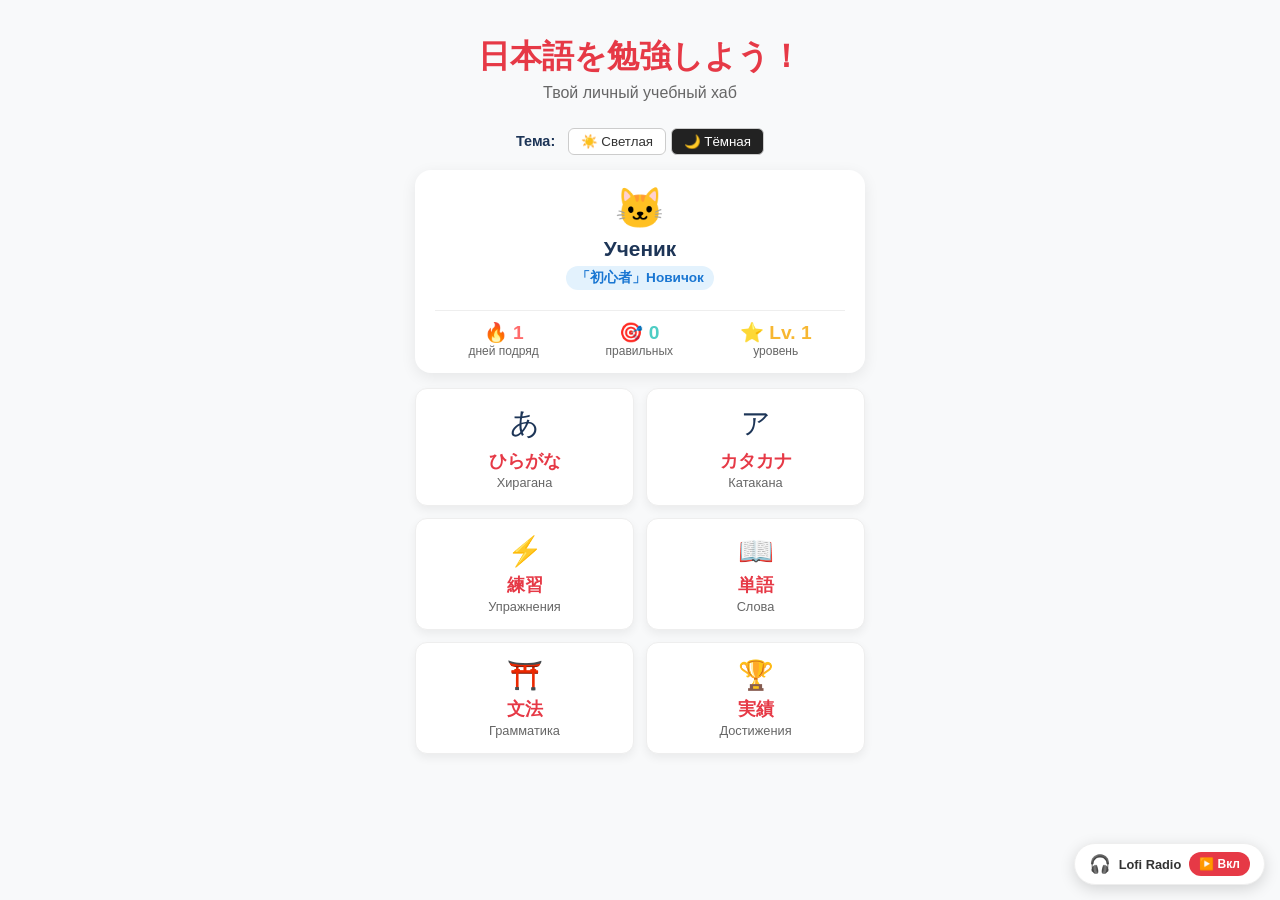
==== index.html @ 98e77ab4 "Add files via upload" ====
<!DOCTYPE html>
<html lang="ru">

<head>
    <meta charset="UTF-8">
    <meta name="viewport" content="width=device-width, initial-scale=1.0">
    <title>Учим японский язык — 日本語</title>
    <link rel="stylesheet" href="style.css">
    <style>
        .menu-grid {
            display: grid;
            grid-template-columns: repeat(2, 1fr);
            gap: 12px;
            max-width: 450px;
            width: 100%;
            margin: 0 auto 90px auto; /* Запас снизу под плеер */
            padding: 0 10px;
        }

        .menu-card {
            background: white;
            border-radius: 12px;
            padding: 15px 10px;
            text-align: center;
            box-shadow: 0 4px 10px rgba(0,0,0,0.06);
            transition: transform 0.2s, box-shadow 0.2s;
            text-decoration: none;
            color: inherit;
            display: flex;
            flex-direction: column;
            align-items: center;
            justify-content: center;
            border: 1px solid #eee;
        }

        .menu-card:hover {
            transform: translateY(-3px);
            box-shadow: 0 6px 15px rgba(0,0,0,0.12);
        }

        .menu-card-icon {
            font-size: 1.8rem;
            margin-bottom: 5px;
        }

        .menu-card-title {
            font-size: 1.1rem;
            font-weight: bold;
            color: #e63946;
            margin: 0;
        }

        .menu-card-sub {
            font-size: 0.8rem;
            color: #666;
            margin-top: 2px;
        }

        /* Адаптив под тёмную тему */
        body.theme-dark .menu-card {
            background-color: #28293d !important;
            border-color: #3d3e5a !important;
            color: #fff !important;
        }

        body.theme-dark .menu-card-title {
            color: #ff758f !important;
        }

        body.theme-dark .menu-card-sub {
            color: #aaa !important;
        }
    </style>
</head>

<body>

    <h1 style="margin-top: 15px; margin-bottom: 5px;">日本語を勉強しよう！</h1>
    <p style="margin-top: 0; color: #666;">Твой личный учебный хаб</p>

    <!-- Переключатель тем -->
    <div style="text-align: center; margin-top: 10px;">
        <span style="font-size: 0.9rem; font-weight: bold; margin-right: 8px;">Тема:</span>
        <button onclick="setTheme('theme-light')" style="padding: 5px 12px; border-radius: 6px; border: 1px solid #ccc; cursor: pointer; background: #fff; color: #333;">☀️ Светлая</button>
        <button onclick="setTheme('theme-dark')" style="padding: 5px 12px; border-radius: 6px; border: 1px solid #ccc; cursor: pointer; background: #222; color: white;">🌙 Тёмная</button>
    </div>

    <!-- Карточка профиля и статистика -->
    <div class="user-card" style="background: white; border-radius: 16px; padding: 15px 20px; max-width: 450px; width: 100%; margin: 15px auto; box-shadow: 0 4px 15px rgba(0,0,0,0.08); text-align: center; box-sizing: border-box;">
        <div style="font-size: 2.5rem; margin-bottom: 5px;">🐱</div>
        <h2 id="user-name" style="margin: 0 0 5px 0; font-size: 1.3rem;">Ученик</h2>
        <div id="user-rank" style="display: inline-block; background: #e3f2fd; color: #1976d2; padding: 3px 10px; border-radius: 20px; font-weight: bold; font-size: 0.85rem; margin-bottom: 10px;">
            「初心者」Новичок
        </div>

        <div style="display: flex; justify-content: space-around; margin-top: 10px; border-top: 1px solid #eee; padding-top: 10px;">
            <div>
                <div style="font-size: 1.2rem; font-weight: bold; color: #ff6b6b;" id="streak-days">🔥 0</div>
                <div style="font-size: 0.75rem; color: #666;">дней подряд</div>
            </div>
            <div>
                <div style="font-size: 1.2rem; font-weight: bold; color: #4ecdc4;" id="total-answers">🎯 0</div>
                <div style="font-size: 0.75rem; color: #666;">правильных</div>
            </div>
            <div>
                <div style="font-size: 1.2rem; font-weight: bold; color: #f7b731;" id="user-level">⭐ Lv. 1</div>
                <div style="font-size: 0.75rem; color: #666;">уровень</div>
            </div>
        </div>
    </div>

    <!-- Полное меню карточками (6 разделов) -->
    <div class="menu-grid">
        <a href="hiragana.html" class="menu-card">
            <div class="menu-card-icon">あ</div>
            <h3 class="menu-card-title">ひらがな</h3>
            <span class="menu-card-sub">Хирагана</span>
        </a>

        <a href="katakana.html" class="menu-card">
            <div class="menu-card-icon">ア</div>
            <h3 class="menu-card-title">カタカナ</h3>
            <span class="menu-card-sub">Катакана</span>
        </a>

        <a href="practice.html" class="menu-card">
            <div class="menu-card-icon">⚡</div>
            <h3 class="menu-card-title">練習</h3>
            <span class="menu-card-sub">Упражнения</span>
        </a>

        <a href="tango.html" class="menu-card">
            <div class="menu-card-icon">📖</div>
            <h3 class="menu-card-title">単語</h3>
            <span class="menu-card-sub">Слова</span>
        </a>

        <a href="bunpou.html" class="menu-card">
            <div class="menu-card-icon">⛩️</div>
            <h3 class="menu-card-title">文法</h3>
            <span class="menu-card-sub">Грамматика</span>
        </a>

        <a href="achievements.html" class="menu-card">
            <div class="menu-card-icon">🏆</div>
            <h3 class="menu-card-title">実績</h3>
            <span class="menu-card-sub">Достижения</span>
        </a>
    </div>

    <!-- Фоновый Lofi плеер -->
    <div id="lofi-player" style="position: fixed; bottom: 15px; right: 15px; background: white; padding: 8px 14px; border-radius: 30px; box-shadow: 0 4px 15px rgba(0,0,0,0.15); display: flex; align-items: center; gap: 8px; z-index: 1000; border: 1px solid #eee;">
        <span style="font-size: 1.1rem;">🎧</span>
        <span style="font-size: 0.8rem; font-weight: bold; color: #333;" id="lofi-title">Lofi Radio</span>
        <audio id="bg-audio" loop src="https://stream.zeno.fm/f3wvbbqmdg8uv"></audio>
        <button id="play-btn" onclick="toggleLofi()" style="background: #e63946; color: white; border: none; padding: 5px 10px; border-radius: 20px; cursor: pointer; font-size: 0.75rem; font-weight: bold;">
            ▶️ Вкл
        </button>
    </div>

    <script src="script.js"></script>
    <script>
        function toggleLofi() {
            const audio = document.getElementById('bg-audio');
            const btn = document.getElementById('play-btn');
            if (audio.paused) {
                audio.play();
                btn.textContent = '⏸️ Пауза';
                btn.style.background = '#2a9d8f';
            } else {
                audio.pause();
                btn.textContent = '▶️ Вкл';
                btn.style.background = '#e63946';
            }
        }
    </script>
</body>

</html>
---- style.css ----
/* --- БАЗОВЫЕ ПЕРЕМЕННЫЕ И СТИЛИ --- */
:root {
    --primary-color: #e63946;
    --bg-color: #f8f9fa;
    --text-color: #1d3557;
    --card-bg: #ffffff;
    --border-color: #eee;
    --formula-bg: #eef7ff;
    --formula-border: #1d3557;
}

body {
    font-family: 'Segoe UI', Tahoma, Geneva, Verdana, sans-serif;
    background-color: var(--bg-color);
    color: var(--text-color);
    margin: 0;
    padding: 20px;
    display: flex;
    flex-direction: column;
    align-items: center;
    transition: background-color 0.3s, color 0.3s;
}

/* Кнопка "Назад" */
.back-button {
    align-self: flex-start;
    background: #6c757d;
    color: white;
    border: none;
    padding: 8px 15px;
    border-radius: 8px;
    cursor: pointer;
    margin-bottom: 15px;
}

h1 { color: var(--primary-color); }

/* --- 🌙 ТЁМНАЯ ТЕМА (ЕДИНЫЙ СТАНДАРТ) --- */
body.theme-dark {
    --bg-color: #12121c;
    --text-color: #f0f0f0;
    --card-bg: #1e1e2d;
    --border-color: #2a2a3d;
    --formula-bg: #2a2d42;
    --formula-border: #e63946;
}

/* Применение темы ко всем блокам, тестам, карточкам и аккордеонам */
body.theme-dark .user-card,
body.theme-dark .category-block,
body.theme-dark .grammar-block,
body.theme-dark #kana-test,
body.theme-dark .word-card,
body.theme-dark .script-option,
body.theme-dark .test-config,
body.theme-dark .menu-card,
body.theme-dark #lofi-player {
    background-color: var(--card-bg) !important;
    color: var(--text-color) !important;
    border-color: var(--border-color) !important;
    box-shadow: 0 4px 15px rgba(0, 0, 0, 0.5) !important;
}

/* Иероглифы, Кана и Заголовки в тёмной теме */
body.theme-dark .word-jp,
body.theme-dark #test-kana,
body.theme-dark .menu-card-title,
body.theme-dark .category-header,
body.theme-dark .grammar-header,
body.theme-dark .jp-text {
    color: #ff4d6d !important; /* Яркий читаемый красный */
}

/* Раскрывающиеся списки и содержимое аккордеонов */
body.theme-dark .category-content,
body.theme-dark .grammar-content {
    background-color: #181826 !important;
    color: #e0e0e0 !important;
}

/* Блоки с формулами в грамматике */
body.theme-dark .formula-box {
    background-color: var(--formula-bg) !important;
    border-left-color: var(--formula-border) !important;
    color: #ffffff !important;
}

/* Текст и подписи в тёмной теме */
body.theme-dark p,
body.theme-dark span,
body.theme-dark label,
body.theme-dark li,
body.theme-dark i,
body.theme-dark div {
    color: #e0e0e0;
}

/* Поля ввода и селекты */
body.theme-dark input[type="text"],
body.theme-dark select {
    background-color: #2a2a3d !important;
    color: #ffffff !important;
    border-color: #444466 !important;
}

body.theme-dark input::placeholder {
    color: #aaa !important;
}

/* --- КНОПКИ КАТЕГОРИЙ СЛОВ И ГРАММАТИКИ --- */
.category-header,
.grammar-header {
    width: 100%;
    padding: 14px 18px;
    background: #ffffff;
    border: none;
    display: flex !important;
    justify-content: space-between !important;
    align-items: center !important;
    font-size: 1.1rem;
    font-weight: bold;
    cursor: pointer;
    box-sizing: border-box;
    /* По умолчанию на светлом фоне — чёрный / тёмный цвет */
    color: #1d3557 !important;
    transition: background-color 0.2s, color 0.2s;
}

.category-header:hover,
.grammar-header:hover {
    background: #f0f4f8;
}

/* 🌙 В тёмной теме меняем цвет текста на кнопках на яркий красный */
body.theme-dark .category-header,
body.theme-dark .grammar-header {
    background-color: #1e1e2d !important;
    color: #ff4d6d !important; /* Красный цвет текста для тёмной темы */
}

body.theme-dark .category-header:hover,
body.theme-dark .grammar-header:hover {
    background-color: #2a2a3d !important;
}

/* Фиксированная сетка Годзюон по 5 колонок */
.kana-grid-5 {
    display: grid;
    grid-template-columns: repeat(5, 1fr);
    gap: 8px;
    margin-bottom: 12px;
}

/* Пустые ячейки для выравнивания таблицы Годзюон */
.kana-card.empty {
    visibility: hidden;
    pointer-events: none;
}
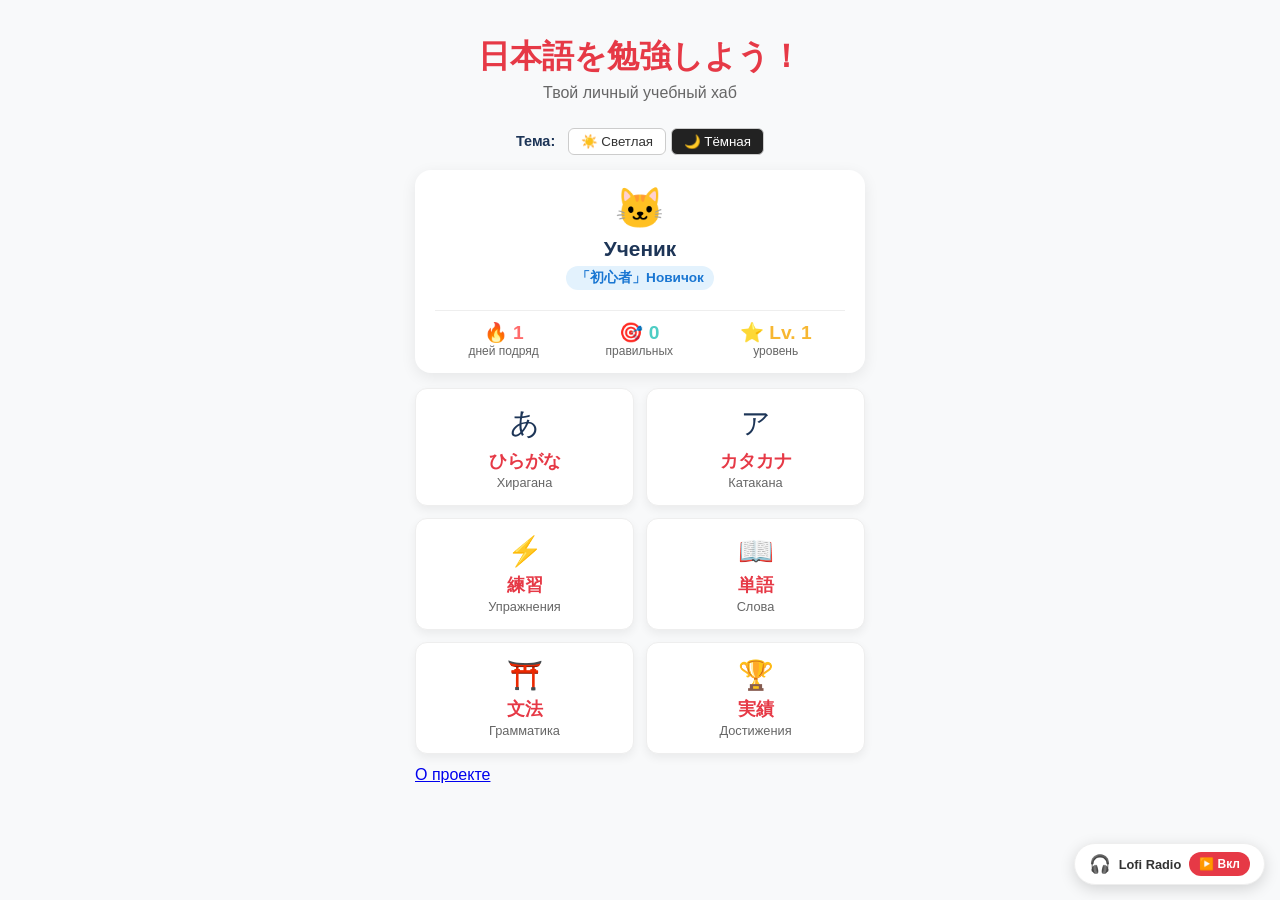
==== commit c3d49766: "Add files via upload" ====
--- a/index.html
+++ b/index.html
@@ -146,6 +146,9 @@
             <h3 class="menu-card-title">実績</h3>
             <span class="menu-card-sub">Достижения</span>
         </a>
+        
+        <a href="about.html">О проекте</a>
+        
     </div>
 
     <!-- Фоновый Lofi плеер -->
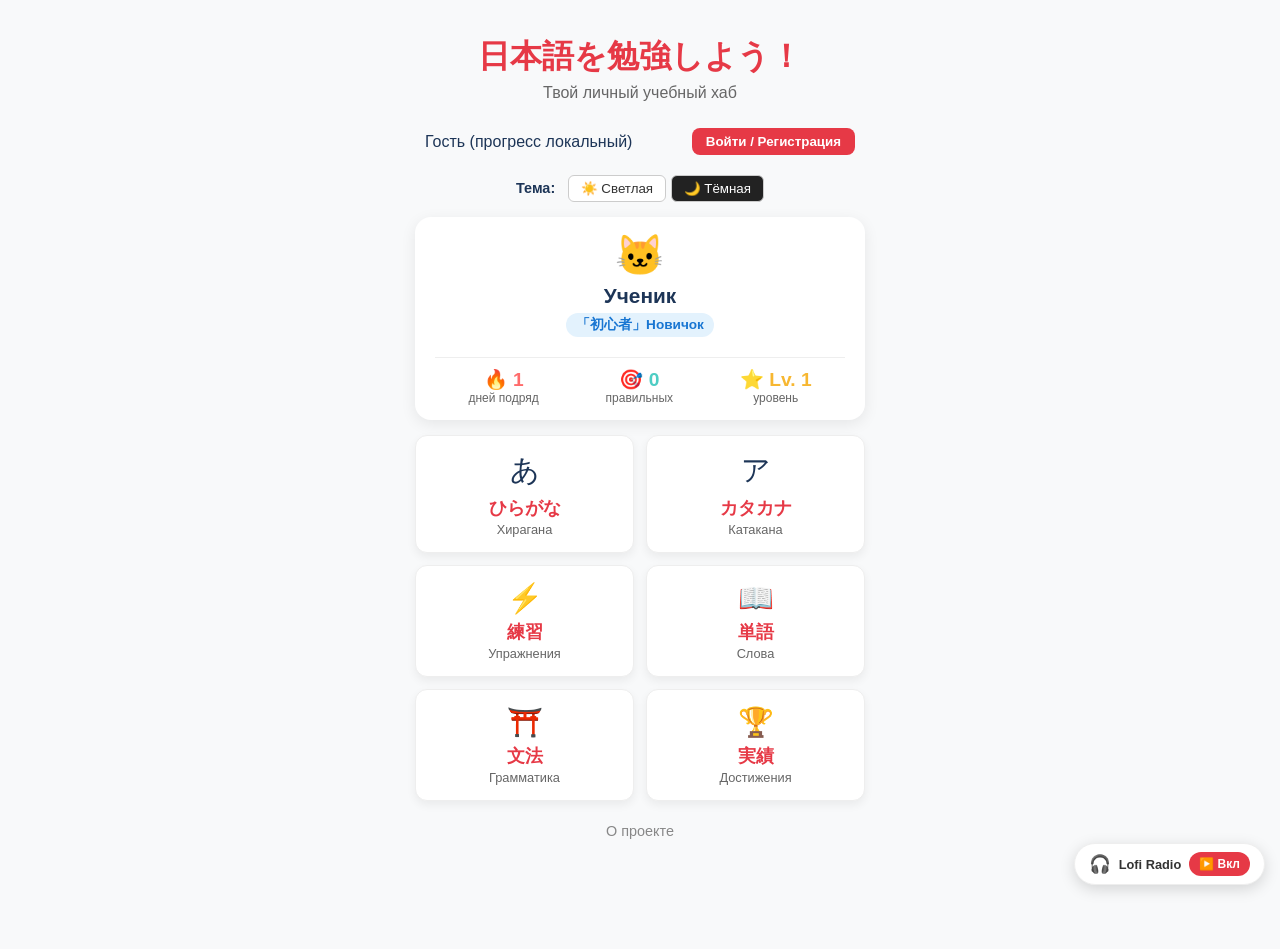
==== commit 02f3fdd2: "Add files via upload" ====
--- a/index.html
+++ b/index.html
@@ -13,7 +13,7 @@
             gap: 12px;
             max-width: 450px;
             width: 100%;
-            margin: 0 auto 90px auto; /* Запас снизу под плеер */
+            margin: 0 auto 90px auto;
             padding: 0 10px;
         }
 
@@ -56,20 +56,67 @@
             margin-top: 2px;
         }
 
-        /* Адаптив под тёмную тему */
+        /* Авторизация */
+        .auth-bar {
+            max-width: 450px;
+            width: 100%;
+            margin: 10px auto;
+            display: flex;
+            justify-content: space-between;
+            align-items: center;
+            padding: 0 10px;
+            box-sizing: border-box;
+        }
+
+        .auth-btn {
+            background: #e63946;
+            color: white;
+            border: none;
+            padding: 6px 14px;
+            border-radius: 8px;
+            cursor: pointer;
+            font-weight: bold;
+        }
+
+        /* Модальное окно */
+        .modal {
+            display: none;
+            position: fixed;
+            top: 0; left: 0; width: 100%; height: 100%;
+            background: rgba(0,0,0,0.5);
+            justify-content: center;
+            align-items: center;
+            z-index: 2000;
+        }
+
+        .modal-content {
+            background: white;
+            padding: 25px;
+            border-radius: 12px;
+            max-width: 350px;
+            width: 90%;
+            text-align: center;
+            box-shadow: 0 5px 15px rgba(0,0,0,0.3);
+        }
+
+        .modal-content input {
+            width: 100%;
+            padding: 10px;
+            margin: 8px 0;
+            box-sizing: border-box;
+            border: 1px solid #ccc;
+            border-radius: 6px;
+        }
+
         body.theme-dark .menu-card {
             background-color: #28293d !important;
             border-color: #3d3e5a !important;
             color: #fff !important;
         }
 
-        body.theme-dark .menu-card-title {
-            color: #ff758f !important;
-        }
-
-        body.theme-dark .menu-card-sub {
-            color: #aaa !important;
-        }
+        body.theme-dark .menu-card-title { color: #ff758f !important; }
+        body.theme-dark .menu-card-sub { color: #aaa !important; }
+        body.theme-dark .modal-content { background: #1e1e2d; color: white; }
     </style>
 </head>
 
@@ -77,6 +124,12 @@
 
     <h1 style="margin-top: 15px; margin-bottom: 5px;">日本語を勉強しよう！</h1>
     <p style="margin-top: 0; color: #666;">Твой личный учебный хаб</p>
+
+    <!-- Верхняя панель авторизации -->
+    <div class="auth-bar">
+        <span id="auth-status-text">Гость (прогресс локальный)</span>
+        <button id="auth-main-btn" class="auth-btn" onclick="openAuthModal()">Войти / Регистрация</button>
+    </div>
 
     <!-- Переключатель тем -->
     <div style="text-align: center; margin-top: 10px;">
@@ -109,7 +162,7 @@
         </div>
     </div>
 
-    <!-- Полное меню карточками (6 разделов) -->
+    <!-- Полное меню карточками -->
     <div class="menu-grid">
         <a href="hiragana.html" class="menu-card">
             <div class="menu-card-icon">あ</div>
@@ -146,9 +199,8 @@
             <h3 class="menu-card-title">実績</h3>
             <span class="menu-card-sub">Достижения</span>
         </a>
-        
-        <a href="about.html">О проекте</a>
-        
+
+        <a href="about.html" style="grid-column: span 2; text-align: center; color: #888; font-size: 0.9rem; text-decoration: none; margin-top: 10px;">О проекте</a>
     </div>
 
     <!-- Фоновый Lofi плеер -->
@@ -161,8 +213,72 @@
         </button>
     </div>
 
+    <!-- Модальное окно авторизации -->
+    <div id="auth-modal" class="modal">
+        <div class="modal-content">
+            <h2 id="modal-title" style="margin-top: 0;">Вход в аккаунт</h2>
+            <input type="text" id="auth-username" placeholder="Имя пользователя">
+            <input type="password" id="auth-password" placeholder="Пароль">
+            <p id="auth-error" style="color: red; font-size: 0.85rem; display: none;"></p>
+            <button class="auth-btn" style="width: 100%; margin-top: 10px;" onclick="submitAuth()">Продолжить</button>
+            <button onclick="closeAuthModal()" style="background: transparent; border: none; margin-top: 10px; cursor: pointer; color: #888;">Отмена</button>
+            <p style="font-size: 0.8rem; margin-top: 15px; cursor: pointer; color: #1976d2;" onclick="toggleAuthMode()" id="toggle-auth-text">Нет аккаунта? Зарегистрироваться</p>
+        </div>
+    </div>
+
     <script src="script.js"></script>
     <script>
+        let isRegisterMode = false;
+
+        function openAuthModal() {
+            document.getElementById('auth-modal').style.display = 'flex';
+        }
+
+        function closeAuthModal() {
+            document.getElementById('auth-modal').style.display = 'none';
+            document.getElementById('auth-error').style.display = 'none';
+        }
+
+        function toggleAuthMode() {
+            isRegisterMode = !isRegisterMode;
+            document.getElementById('modal-title').textContent = isRegisterMode ? 'Регистрация' : 'Вход в аккаунт';
+            document.getElementById('toggle-auth-text').textContent = isRegisterMode ? 'Уже есть аккаунт? Войти' : 'Нет аккаунта? Зарегистрироваться';
+        }
+
+        function submitAuth() {
+            const username = document.getElementById('auth-username').value.trim();
+            const password = document.getElementById('auth-password').value.trim();
+            const errorElem = document.getElementById('auth-error');
+
+            if (!username || !password) {
+                errorElem.textContent = 'Заполните все поля!';
+                errorElem.style.display = 'block';
+                return;
+            }
+
+            const endpoint = isRegisterMode ? '/api/register' : '/api/login';
+
+            fetch(endpoint, {
+                method: 'POST',
+                headers: { 'Content-Type': 'application/json' },
+                body: JSON.stringify({ username, password })
+            })
+            .then(res => res.json())
+            .then(data => {
+                if (data.status === 'success') {
+                    closeAuthModal();
+                    location.reload(); // Перезагружаем страницу после успешного входа
+                } else {
+                    errorElem.textContent = data.message;
+                    errorElem.style.display = 'block';
+                }
+            })
+            .catch(() => {
+                errorElem.textContent = 'Ошибка соединения с сервером';
+                errorElem.style.display = 'block';
+            });
+        }
+
         function toggleLofi() {
             const audio = document.getElementById('bg-audio');
             const btn = document.getElementById('play-btn');
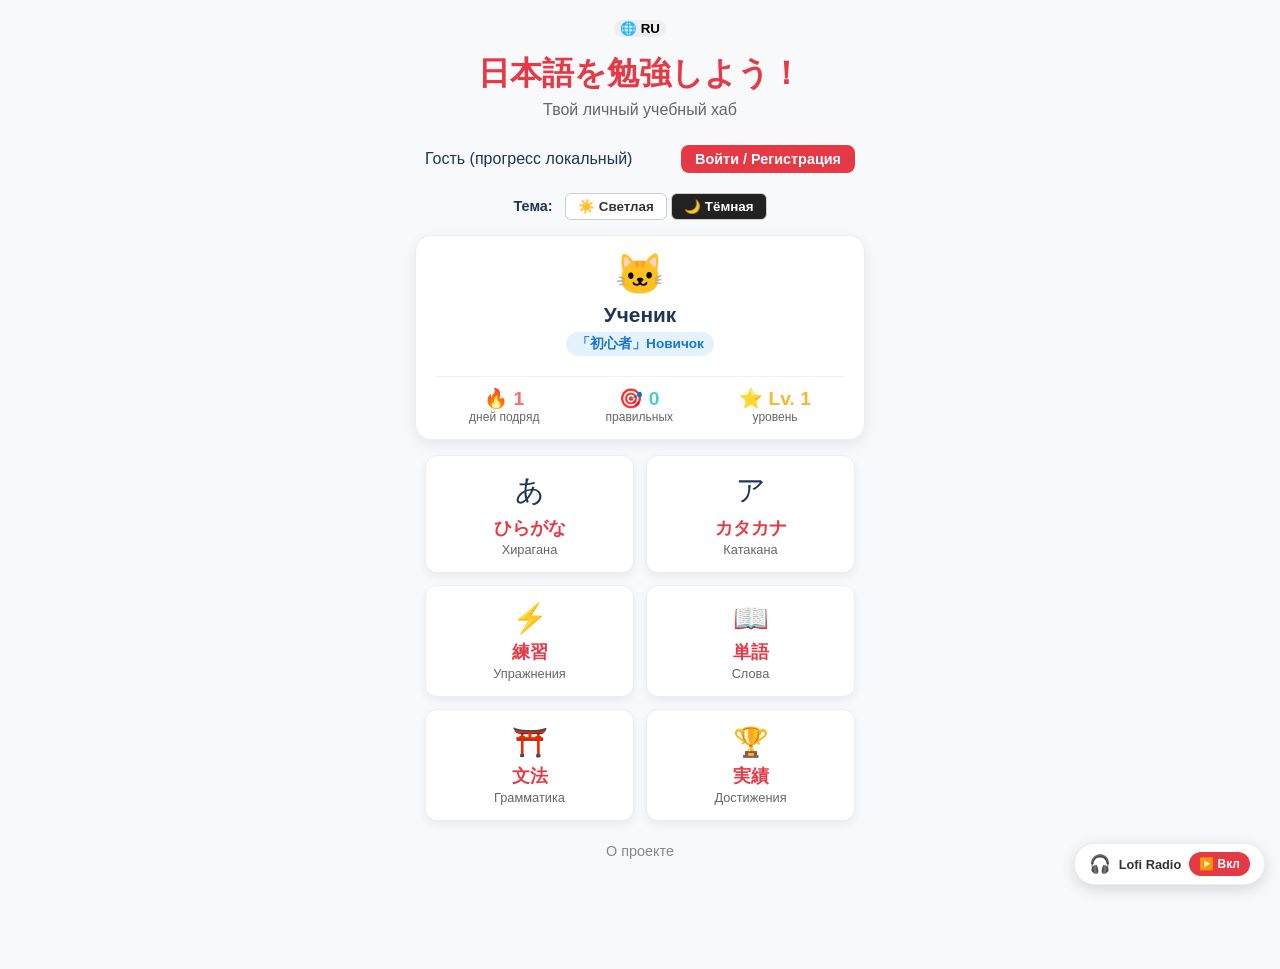
==== commit 691c7987: "Add files via upload" ====
--- a/index.html
+++ b/index.html
@@ -121,6 +121,8 @@
 </head>
 
 <body>
+
+<button id="langToggleBtn" class="lang-btn" onclick="toggleLanguage()">🌐 RU</button>
 
     <h1 style="margin-top: 15px; margin-bottom: 5px;">日本語を勉強しよう！</h1>
     <p style="margin-top: 0; color: #666;">Твой личный учебный хаб</p>
@@ -293,6 +295,9 @@
             }
         }
     </script>
+    
+    <script src="translations.js"></script>
+    
 </body>
 
 </html>
--- a/style.css
+++ b/style.css
@@ -1,16 +1,32 @@
-/* --- БАЗОВЫЕ ПЕРЕМЕННЫЕ И СТИЛИ --- */
+/* ==========================================
+   🌸 УЧИМ ЯПОНСКИЙ — ПОЛНЫЙ И ИДЕАЛЬНЫЙ STYLE.CSS
+   ========================================== */
+
+/* --- 1. ПЕРЕМЕННЫЕ И ОСНОВНЫЕ СТИЛИ --- */
 :root {
     --primary-color: #e63946;
+    --primary-hover: #d63031;
+    --secondary-color: #1d3557;
+    --secondary-hover: #457b9d;
+    --accent-yellow: #e9c46a;
+    --accent-yellow-hover: #f4a261;
     --bg-color: #f8f9fa;
     --text-color: #1d3557;
+    --text-muted: #666666;
     --card-bg: #ffffff;
-    --border-color: #eee;
+    --border-color: #eeeeee;
     --formula-bg: #eef7ff;
     --formula-border: #1d3557;
+    --shadow-soft: 0 4px 12px rgba(0, 0, 0, 0.06);
+    --shadow-hover: 0 8px 20px rgba(0, 0, 0, 0.12);
+}
+
+*, *::before, *::after {
+    box-sizing: border-box;
 }
 
 body {
-    font-family: 'Segoe UI', Tahoma, Geneva, Verdana, sans-serif;
+    font-family: 'Segoe UI', -apple-system, BlinkMacSystemFont, Roboto, Helvetica, Arial, sans-serif;
     background-color: var(--bg-color);
     color: var(--text-color);
     margin: 0;
@@ -18,34 +34,44 @@
     display: flex;
     flex-direction: column;
     align-items: center;
-    transition: background-color 0.3s, color 0.3s;
-}
-
-/* Кнопка "Назад" */
-.back-button {
-    align-self: flex-start;
-    background: #6c757d;
-    color: white;
+    min-height: 100vh;
+    transition: background-color 0.3s ease, color 0.3s ease;
+}
+
+h1 {
+    color: var(--primary-color);
+    margin-top: 10px;
+    margin-bottom: 5px;
+    text-align: center;
+}
+
+p.subtitle {
+    text-align: center;
+    color: var(--text-muted);
+    margin-top: 0;
+    margin-bottom: 25px;
+}
+
+hr {
     border: none;
-    padding: 8px 15px;
-    border-radius: 8px;
-    cursor: pointer;
-    margin-bottom: 15px;
-}
-
-h1 { color: var(--primary-color); }
-
-/* --- 🌙 ТЁМНАЯ ТЕМА (ЕДИНЫЙ СТАНДАРТ) --- */
+    border-top: 1px solid var(--border-color);
+    margin: 15px 0;
+    width: 100%;
+}
+
+/* --- 2. 🌙 ЕДИНАЯ ТЁМНАЯ ТЕМА --- */
 body.theme-dark {
     --bg-color: #12121c;
     --text-color: #f0f0f0;
+    --text-muted: #aaaaaa;
     --card-bg: #1e1e2d;
     --border-color: #2a2a3d;
     --formula-bg: #2a2d42;
-    --formula-border: #e63946;
-}
-
-/* Применение темы ко всем блокам, тестам, карточкам и аккордеонам */
+    --formula-border: #ff4d6d;
+    --shadow-soft: 0 4px 15px rgba(0, 0, 0, 0.5);
+    --shadow-hover: 0 8px 25px rgba(0, 0, 0, 0.7);
+}
+
 body.theme-dark .user-card,
 body.theme-dark .category-block,
 body.theme-dark .grammar-block,
@@ -54,38 +80,35 @@
 body.theme-dark .script-option,
 body.theme-dark .test-config,
 body.theme-dark .menu-card,
-body.theme-dark #lofi-player {
+body.theme-dark .achievement-card,
+body.theme-dark .info-panel,
+body.theme-dark #lofi-player,
+body.theme-dark .modal-content {
     background-color: var(--card-bg) !important;
     color: var(--text-color) !important;
     border-color: var(--border-color) !important;
-    box-shadow: 0 4px 15px rgba(0, 0, 0, 0.5) !important;
-}
-
-/* Иероглифы, Кана и Заголовки в тёмной теме */
+    box-shadow: var(--shadow-soft) !important;
+}
+
 body.theme-dark .word-jp,
 body.theme-dark #test-kana,
 body.theme-dark .menu-card-title,
 body.theme-dark .category-header,
 body.theme-dark .grammar-header,
-body.theme-dark .jp-text {
-    color: #ff4d6d !important; /* Яркий читаемый красный */
-}
-
-/* Раскрывающиеся списки и содержимое аккордеонов */
+body.theme-dark .jp-text,
+body.theme-dark .kana-symbol,
+body.theme-dark .info-symbol,
+body.theme-dark .achievement-info h3 {
+    color: #ff4d6d !important;
+}
+
 body.theme-dark .category-content,
-body.theme-dark .grammar-content {
+body.theme-dark .grammar-content,
+body.theme-dark .achievement-icon {
     background-color: #181826 !important;
     color: #e0e0e0 !important;
 }
 
-/* Блоки с формулами в грамматике */
-body.theme-dark .formula-box {
-    background-color: var(--formula-bg) !important;
-    border-left-color: var(--formula-border) !important;
-    color: #ffffff !important;
-}
-
-/* Текст и подписи в тёмной теме */
 body.theme-dark p,
 body.theme-dark span,
 body.theme-dark label,
@@ -95,8 +118,8 @@
     color: #e0e0e0;
 }
 
-/* Поля ввода и селекты */
 body.theme-dark input[type="text"],
+body.theme-dark input[type="password"],
 body.theme-dark select {
     background-color: #2a2a3d !important;
     color: #ffffff !important;
@@ -104,55 +127,616 @@
 }
 
 body.theme-dark input::placeholder {
-    color: #aaa !important;
-}
-
-/* --- КНОПКИ КАТЕГОРИЙ СЛОВ И ГРАММАТИКИ --- */
+    color: #888888 !important;
+}
+
+/* --- 3. ИДЕАЛЬНО ВЫРАВНЕННЫЕ КНОПКИ --- */
+button,
+.back-button,
+.action-btn,
+.hint-btn,
+.auth-btn,
+.toggle-btn {
+    font-family: inherit;
+    border-radius: 8px;
+    border: none;
+    cursor: pointer;
+    font-weight: 600;
+    transition: all 0.2s ease-in-out;
+    display: inline-flex;
+    align-items: center;
+    justify-content: center;
+    box-sizing: border-box;
+    user-select: none;
+}
+
+button:active,
+.back-button:active,
+.action-btn:active,
+.hint-btn:active,
+.auth-btn:active,
+.toggle-btn:active {
+    transform: scale(0.97);
+}
+
+/* Кнопка "Назад" / "Главное меню" */
+.back-button {
+    align-self: flex-start;
+    background-color: var(--secondary-color);
+    color: white;
+    padding: 10px 18px;
+    font-size: 0.95rem;
+    margin-bottom: 20px;
+    box-shadow: 0 2px 6px rgba(0,0,0,0.1);
+}
+
+.back-button:hover {
+    background-color: var(--secondary-hover);
+    transform: translateY(-2px);
+    box-shadow: 0 4px 10px rgba(0,0,0,0.15);
+}
+
+/* Базовые экшен-кнопки */
+.action-btn {
+    background-color: var(--primary-color);
+    color: white;
+    padding: 10px 20px;
+    font-size: 1rem;
+}
+
+.action-btn:hover {
+    background-color: var(--primary-hover);
+    box-shadow: 0 4px 12px rgba(230, 57, 70, 0.3);
+}
+
+.hint-btn {
+    background-color: var(--accent-yellow);
+    color: var(--secondary-color);
+    padding: 10px 20px;
+    font-size: 1rem;
+}
+
+.hint-btn:hover {
+    background-color: var(--accent-yellow-hover);
+    box-shadow: 0 4px 12px rgba(233, 196, 106, 0.4);
+}
+
+.auth-btn {
+    background-color: var(--primary-color);
+    color: white;
+    padding: 8px 16px;
+    font-size: 0.9rem;
+}
+
+.auth-btn:hover {
+    background-color: var(--primary-hover);
+}
+
+.toggle-btn {
+    background-color: var(--primary-color);
+    color: white;
+    width: 100%;
+    padding: 12px;
+    font-size: 1.1rem;
+}
+
+.toggle-btn:hover {
+    background-color: var(--primary-hover);
+}
+
+/* --- 4. КАРТОЧКИ И ГЛАВНОЕ МЕНЮ (INDEX.HTML) --- */
+.menu-grid {
+    display: grid;
+    grid-template-columns: repeat(2, 1fr);
+    gap: 15px;
+    max-width: 480px;
+    width: 100%;
+    margin: 0 auto 40px auto;
+    padding: 0 10px;
+}
+
+.menu-card {
+    background: var(--card-bg);
+    border-radius: 14px;
+    padding: 20px 15px;
+    text-align: center;
+    box-shadow: var(--shadow-soft);
+    transition: transform 0.2s ease, box-shadow 0.2s ease;
+    text-decoration: none;
+    color: inherit;
+    display: flex;
+    flex-direction: column;
+    align-items: center;
+    justify-content: center;
+    border: 1px solid var(--border-color);
+}
+
+.menu-card:hover {
+    transform: translateY(-4px);
+    box-shadow: var(--shadow-hover);
+    border-color: var(--primary-color);
+}
+
+.menu-card-icon {
+    font-size: 2rem;
+    margin-bottom: 6px;
+}
+
+.menu-card-title {
+    font-size: 1.15rem;
+    font-weight: bold;
+    color: var(--primary-color);
+    margin: 0;
+}
+
+.menu-card-sub {
+    font-size: 0.85rem;
+    color: var(--text-muted);
+    margin-top: 4px;
+}
+
+.auth-bar {
+    max-width: 480px;
+    width: 100%;
+    margin: 10px auto;
+    display: flex;
+    justify-content: space-between;
+    align-items: center;
+    padding: 0 10px;
+}
+
+.user-card {
+    background: var(--card-bg);
+    border-radius: 16px;
+    padding: 20px;
+    max-width: 480px;
+    width: 100%;
+    margin: 15px auto;
+    box-shadow: var(--shadow-soft);
+    text-align: center;
+    border: 1px solid var(--border-color);
+}
+
+/* --- 5. АККОРДЕОНЫ (TANGO.HTML, BUNPOU.HTML) --- */
+.category-block,
+.grammar-block {
+    max-width: 900px;
+    width: 100%;
+    margin: 15px auto;
+    background: var(--card-bg);
+    border-radius: 12px;
+    box-shadow: var(--shadow-soft);
+    overflow: hidden;
+    border: 1px solid var(--border-color);
+}
+
 .category-header,
 .grammar-header {
     width: 100%;
-    padding: 14px 18px;
-    background: #ffffff;
+    padding: 16px 20px;
+    background: var(--card-bg);
     border: none;
     display: flex !important;
     justify-content: space-between !important;
     align-items: center !important;
-    font-size: 1.1rem;
+    font-size: 1.15rem;
+    font-weight: bold;
+    color: var(--secondary-color) !important;
+    cursor: pointer;
+    transition: background-color 0.2s, color 0.2s;
+}
+
+.category-header:hover,
+.grammar-header:hover {
+    background-color: #f0f4f8;
+}
+
+.arrow-icon {
+    font-size: 1rem;
+    transition: transform 0.3s ease;
+}
+
+.category-content,
+.grammar-content {
+    max-height: 0;
+    overflow: hidden;
+    transition: max-height 0.4s cubic-bezier(0, 1, 0, 1);
+    background: #fafafa;
+}
+
+.category-block.active .category-content,
+.grammar-block.active .grammar-content {
+    max-height: 5000px;
+    transition: max-height 0.5s ease-in-out;
+    padding: 20px;
+}
+
+.category-block.active .arrow-icon,
+.grammar-block.active .arrow-icon {
+    transform: rotate(180deg);
+}
+
+/* Карточки слов (tango.html) */
+.words-grid {
+    display: grid;
+    grid-template-columns: repeat(auto-fill, minmax(150px, 1fr));
+    gap: 15px;
+}
+
+.word-card {
+    background: var(--card-bg);
+    padding: 16px 12px;
+    border-radius: 10px;
+    text-align: center;
+    box-shadow: var(--shadow-soft);
+    border: 1px solid var(--border-color);
+    cursor: pointer;
+    transition: transform 0.2s, box-shadow 0.2s, border-color 0.2s;
+    user-select: none;
+    display: flex;
+    flex-direction: column;
+    align-items: center;
+    justify-content: center;
+    min-height: 110px;
+}
+
+.word-card:hover {
+    transform: translateY(-3px);
+    box-shadow: var(--shadow-hover);
+    border-color: var(--primary-color);
+}
+
+.word-jp {
+    font-size: 1.8rem;
+    font-weight: bold;
+    color: var(--secondary-color);
+}
+
+.word-reading {
+    color: var(--primary-color);
+    font-size: 0.85rem;
+    margin: 4px 0;
+}
+
+.word-meaning {
+    color: var(--text-muted);
+    font-size: 0.95rem;
+}
+
+/* Формулы в грамматике */
+.formula-box {
+    background: var(--formula-bg);
+    border-left: 5px solid var(--formula-border);
+    padding: 14px 18px;
+    margin: 15px 0;
+    font-weight: bold;
+    border-radius: 6px;
+    line-height: 1.5;
+}
+
+.example-list {
+    margin-top: 10px;
+    padding-left: 20px;
+}
+
+.example-item {
+    margin-bottom: 12px;
+    font-size: 1.05rem;
+}
+
+.jp-text {
+    color: var(--primary-color);
     font-weight: bold;
     cursor: pointer;
-    box-sizing: border-box;
-    /* По умолчанию на светлом фоне — чёрный / тёмный цвет */
-    color: #1d3557 !important;
-    transition: background-color 0.2s, color 0.2s;
-}
-
-.category-header:hover,
-.grammar-header:hover {
-    background: #f0f4f8;
-}
-
-/* 🌙 В тёмной теме меняем цвет текста на кнопках на яркий красный */
-body.theme-dark .category-header,
-body.theme-dark .grammar-header {
-    background-color: #1e1e2d !important;
-    color: #ff4d6d !important; /* Красный цвет текста для тёмной темы */
-}
-
-body.theme-dark .category-header:hover,
-body.theme-dark .grammar-header:hover {
-    background-color: #2a2a3d !important;
-}
-
-/* Фиксированная сетка Годзюон по 5 колонок */
+    border-bottom: 1px dashed var(--primary-color);
+}
+
+.jp-text:hover {
+    color: var(--secondary-color);
+    border-bottom-color: var(--secondary-color);
+}
+
+/* --- 6. ТРЕНИРОВКА И ТЕСТЫ (PRACTICE.HTML) --- */
+.script-settings {
+    display: flex;
+    gap: 20px;
+    margin-bottom: 25px;
+    flex-wrap: wrap;
+    justify-content: center;
+    width: 100%;
+    max-width: 850px;
+}
+
+.script-option {
+    background: var(--card-bg);
+    padding: 18px;
+    border-radius: 14px;
+    box-shadow: var(--shadow-soft);
+    flex: 1;
+    min-width: 320px;
+    border: 1px solid var(--border-color);
+}
+
+.test-config {
+    display: flex;
+    flex-wrap: wrap;
+    gap: 12px;
+    justify-content: center;
+    align-items: center;
+    background: var(--card-bg);
+    padding: 16px 20px;
+    border-radius: 14px;
+    margin-bottom: 20px;
+    box-shadow: var(--shadow-soft);
+    width: 100%;
+    max-width: 520px;
+    border: 1px solid var(--border-color);
+}
+
+.test-config label {
+    display: flex;
+    align-items: center;
+    gap: 6px;
+    font-size: 0.92rem;
+    margin: 0 !important;
+}
+
+.test-config select {
+    padding: 6px 10px;
+    border-radius: 6px;
+    border: 1px solid var(--border-color);
+    outline: none;
+    cursor: pointer;
+    font-family: inherit;
+}
+
+#kana-test {
+    background: var(--card-bg);
+    padding: 30px 20px;
+    border-radius: 16px;
+    box-shadow: var(--shadow-soft);
+    text-align: center;
+    width: 100%;
+    max-width: 520px;
+    border: 1px solid var(--border-color);
+}
+
+#test-answer {
+    padding: 12px;
+    font-size: 1.25rem;
+    width: 70%;
+    max-width: 280px;
+    border: 2px solid var(--border-color);
+    border-radius: 10px;
+    text-align: center;
+    margin-bottom: 15px;
+    outline: none;
+    transition: border-color 0.2s;
+}
+
+#test-answer:focus {
+    border-color: var(--primary-color);
+}
+
+/* Сетка выбора вариантов (Режим выбора 2х2) */
+#choice-container {
+    display: grid !important;
+    grid-template-columns: repeat(2, 1fr) !important;
+    gap: 12px !important;
+    max-width: 320px;
+    margin: 15px auto !important;
+    width: 100%;
+}
+
+#choice-container .action-btn {
+    width: 100%;
+    height: 52px;
+    font-size: 1.4rem !important;
+    border-radius: 10px;
+    box-shadow: var(--shadow-soft);
+}
+
+/* --- 7. КАНЫ I ТАБЛИЦЫ (HIRAGANA.HTML, KATAKANA.HTML) --- */
+.kana-layout {
+    display: flex;
+    gap: 20px;
+    max-width: 920px;
+    width: 100%;
+    margin: 20px auto;
+    align-items: flex-start;
+}
+
+.accordion-container {
+    flex: 1;
+    width: 100%;
+}
+
+.kana-grid {
+    display: grid;
+    grid-template-columns: repeat(auto-fill, minmax(60px, 1fr));
+    gap: 8px;
+}
+
 .kana-grid-5 {
     display: grid;
     grid-template-columns: repeat(5, 1fr);
     gap: 8px;
-    margin-bottom: 12px;
-}
-
-/* Пустые ячейки для выравнивания таблицы Годзюон */
+    margin-bottom: 10px;
+}
+
+.kana-card {
+    background: var(--card-bg);
+    border: 1px solid var(--border-color);
+    border-radius: 8px;
+    padding: 8px 4px;
+    text-align: center;
+    cursor: pointer;
+    transition: transform 0.15s, border-color 0.15s, box-shadow 0.15s;
+    user-select: none;
+}
+
+.kana-card:hover {
+    transform: translateY(-2px);
+    border-color: var(--primary-color);
+    box-shadow: var(--shadow-soft);
+}
+
 .kana-card.empty {
     visibility: hidden;
     pointer-events: none;
+}
+
+.kana-symbol {
+    font-size: 1.5rem;
+    font-weight: bold;
+    color: var(--primary-color);
+}
+
+.kana-romaji {
+    font-size: 0.75rem;
+    color: var(--text-muted);
+}
+
+.info-panel {
+    width: 260px;
+    background: var(--card-bg);
+    border-radius: 14px;
+    padding: 20px;
+    border: 1px solid var(--border-color);
+    box-shadow: var(--shadow-soft);
+    position: sticky;
+    top: 20px;
+    text-align: center;
+}
+
+.info-symbol {
+    font-size: 3.5rem;
+    font-weight: bold;
+    color: var(--primary-color);
+    margin: 10px 0;
+}
+
+/* --- 8. ДОСТИЖЕНИЯ (ACHIEVEMENTS.HTML) --- */
+.achievements-grid {
+    display: grid;
+    grid-template-columns: repeat(auto-fill, minmax(280px, 1fr));
+    gap: 15px;
+    max-width: 850px;
+    width: 100%;
+    margin: 20px auto;
+}
+
+.achievement-card {
+    background: var(--card-bg);
+    border-radius: 12px;
+    padding: 16px;
+    display: flex;
+    align-items: center;
+    gap: 15px;
+    box-shadow: var(--shadow-soft);
+    border: 1px solid var(--border-color);
+}
+
+.achievement-icon {
+    font-size: 2.2rem;
+    background: var(--bg-color);
+    padding: 12px;
+    border-radius: 50%;
+    display: flex;
+    align-items: center;
+    justify-content: center;
+}
+
+.achievement-info h3 {
+    margin: 0 0 4px 0;
+    color: var(--primary-color);
+    font-size: 1.1rem;
+}
+
+.achievement-info p {
+    margin: 0;
+    font-size: 0.88rem;
+    color: var(--text-muted);
+}
+
+/* --- 9. МОДАЛЬНОЕ ОКНО И ПЛЕЕР --- */
+.modal {
+    display: none;
+    position: fixed;
+    top: 0; left: 0; width: 100%; height: 100%;
+    background: rgba(0,0,0,0.55);
+    backdrop-filter: blur(3px);
+    justify-content: center;
+    align-items: center;
+    z-index: 2000;
+}
+
+.modal-content {
+    background: var(--card-bg);
+    padding: 30px 25px;
+    border-radius: 16px;
+    max-width: 360px;
+    width: 90%;
+    text-align: center;
+    box-shadow: var(--shadow-hover);
+    border: 1px solid var(--border-color);
+}
+
+.modal-content input {
+    width: 100%;
+    padding: 12px;
+    margin: 8px 0;
+    box-sizing: border-box;
+    border: 1px solid var(--border-color);
+    border-radius: 8px;
+    outline: none;
+}
+
+#lofi-player {
+    position: fixed;
+    bottom: 20px;
+    right: 20px;
+    background: var(--card-bg);
+    padding: 8px 16px;
+    border-radius: 30px;
+    box-shadow: var(--shadow-hover);
+    display: flex;
+    align-items: center;
+    gap: 10px;
+    z-index: 1000;
+    border: 1px solid var(--border-color);
+}
+
+/* АДАПТИВНОСТЬ МОБИЛОК */
+@media (max-width: 768px) {
+    body { padding: 12px; }
+    .kana-layout { flex-direction: column-reverse; }
+    .info-panel { width: 100%; position: static; }
+    .menu-grid { grid-template-columns: 1fr; }
+    .menu-card[style*="grid-column"] { grid-column: auto !important; }
+}
+    visibility: hidden;
+    pointer-events: none;
+}
+
+.lang-btn {
+    position: fixed;
+    top: 15px;
+    right: 15px;
+    background: #1d3557;
+    color: white;
+    border: none;
+    padding: 8px 14px;
+    border-radius: 20px;
+    cursor: pointer;
+    font-weight: bold;
+    font-size: 0.9rem;
+    box-shadow: 0 2px 6px rgba(0,0,0,0.15);
+    transition: all 0.2s ease;
+    z-index: 1000;
+}
+
+.lang-btn:hover {
+    background: #457b9d;
+    transform: scale(1.05);
 }
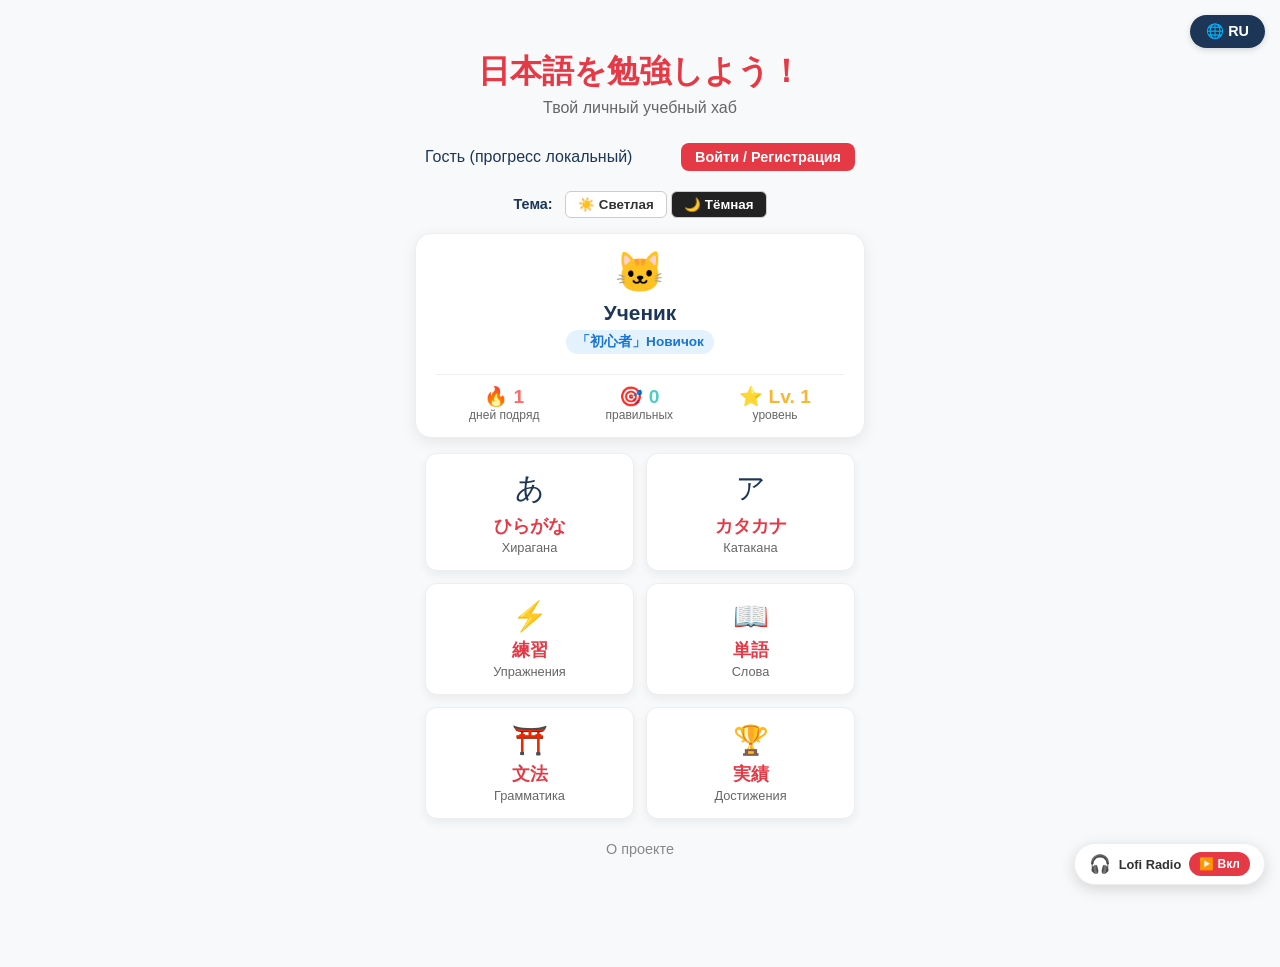
==== commit f3839040: "Add files via upload" ====
--- a/index.html
+++ b/index.html
@@ -1,7 +1,37 @@
 <!DOCTYPE html>
+<script>
+    // Применяем тему ДО загрузки страницы
+    (function() {
+        const theme = localStorage.getItem('selectedTheme');
+        if (theme === 'theme-dark') {
+            document.documentElement.classList.add('theme-dark');
+        }
+        // Если тема не выбрана - по умолчанию светлая
+    })();
+</script>
+
 <html lang="ru">
 
 <head>
+
+<style>
+    /* Скрываем всё до загрузки */
+    html.loading * {
+        opacity: 0 !important;
+        transition: none !important;
+    }
+    html:not(.loading) * {
+        opacity: 1 !important;
+        transition: opacity 0.3s ease !important;
+    }
+</style>
+<script>
+    document.documentElement.classList.add('loading');
+    window.addEventListener('load', function() {
+        document.documentElement.classList.remove('loading');
+    });
+</script>
+
     <meta charset="UTF-8">
     <meta name="viewport" content="width=device-width, initial-scale=1.0">
     <title>Учим японский язык — 日本語</title>
@@ -117,49 +147,53 @@
         body.theme-dark .menu-card-title { color: #ff758f !important; }
         body.theme-dark .menu-card-sub { color: #aaa !important; }
         body.theme-dark .modal-content { background: #1e1e2d; color: white; }
+        body.theme-dark .modal-content input { background: #2a2a3d; color: white; border-color: #444; }
+        body.theme-dark .auth-bar { color: white; }
     </style>
 </head>
 
 <body>
 
-<button id="langToggleBtn" class="lang-btn" onclick="toggleLanguage()">🌐 RU</button>
-
-    <h1 style="margin-top: 15px; margin-bottom: 5px;">日本語を勉強しよう！</h1>
-    <p style="margin-top: 0; color: #666;">Твой личный учебный хаб</p>
+    <div style="display: flex; align-items: center; gap: 10px; margin-bottom: 15px; align-self: flex-start;">
+        <button id="langToggleBtn" class="lang-btn" onclick="toggleLanguage()">🌐 RU</button>
+    </div>
+
+    <h1 style="margin-top: 15px; margin-bottom: 5px;" data-i18n="main_title">日本語を勉強しよう！</h1>
+    <p style="margin-top: 0; color: #666;" data-i18n="main_subtitle">Твой личный учебный хаб</p>
 
     <!-- Верхняя панель авторизации -->
     <div class="auth-bar">
-        <span id="auth-status-text">Гость (прогресс локальный)</span>
-        <button id="auth-main-btn" class="auth-btn" onclick="openAuthModal()">Войти / Регистрация</button>
+        <span id="auth-status-text" data-i18n="guest_status">Гость (прогресс локальный)</span>
+        <button id="auth-main-btn" class="auth-btn" onclick="openAuthModal()" data-i18n="auth_login_btn">Войти / Регистрация</button>
     </div>
 
     <!-- Переключатель тем -->
     <div style="text-align: center; margin-top: 10px;">
-        <span style="font-size: 0.9rem; font-weight: bold; margin-right: 8px;">Тема:</span>
-        <button onclick="setTheme('theme-light')" style="padding: 5px 12px; border-radius: 6px; border: 1px solid #ccc; cursor: pointer; background: #fff; color: #333;">☀️ Светлая</button>
-        <button onclick="setTheme('theme-dark')" style="padding: 5px 12px; border-radius: 6px; border: 1px solid #ccc; cursor: pointer; background: #222; color: white;">🌙 Тёмная</button>
+        <span style="font-size: 0.9rem; font-weight: bold; margin-right: 8px;" data-i18n="theme_label">Тема:</span>
+        <button onclick="setTheme('theme-light')" style="padding: 5px 12px; border-radius: 6px; border: 1px solid #ccc; cursor: pointer; background: #fff; color: #333;" data-i18n="theme_light">☀️ Светлая</button>
+        <button onclick="setTheme('theme-dark')" style="padding: 5px 12px; border-radius: 6px; border: 1px solid #ccc; cursor: pointer; background: #222; color: white;" data-i18n="theme_dark">🌙 Тёмная</button>
     </div>
 
     <!-- Карточка профиля и статистика -->
     <div class="user-card" style="background: white; border-radius: 16px; padding: 15px 20px; max-width: 450px; width: 100%; margin: 15px auto; box-shadow: 0 4px 15px rgba(0,0,0,0.08); text-align: center; box-sizing: border-box;">
         <div style="font-size: 2.5rem; margin-bottom: 5px;">🐱</div>
-        <h2 id="user-name" style="margin: 0 0 5px 0; font-size: 1.3rem;">Ученик</h2>
+        <h2 id="user-name" style="margin: 0 0 5px 0; font-size: 1.3rem;" data-i18n="default_username">Ученик</h2>
         <div id="user-rank" style="display: inline-block; background: #e3f2fd; color: #1976d2; padding: 3px 10px; border-radius: 20px; font-weight: bold; font-size: 0.85rem; margin-bottom: 10px;">
-            「初心者」Новичок
+            「初心者」<span data-i18n="rank_beginner">Новичок</span>
         </div>
 
         <div style="display: flex; justify-content: space-around; margin-top: 10px; border-top: 1px solid #eee; padding-top: 10px;">
             <div>
                 <div style="font-size: 1.2rem; font-weight: bold; color: #ff6b6b;" id="streak-days">🔥 0</div>
-                <div style="font-size: 0.75rem; color: #666;">дней подряд</div>
+                <div style="font-size: 0.75rem; color: #666;" data-i18n="stat_streak">дней подряд</div>
             </div>
             <div>
                 <div style="font-size: 1.2rem; font-weight: bold; color: #4ecdc4;" id="total-answers">🎯 0</div>
-                <div style="font-size: 0.75rem; color: #666;">правильных</div>
+                <div style="font-size: 0.75rem; color: #666;" data-i18n="stat_correct_short">правильных</div>
             </div>
             <div>
                 <div style="font-size: 1.2rem; font-weight: bold; color: #f7b731;" id="user-level">⭐ Lv. 1</div>
-                <div style="font-size: 0.75rem; color: #666;">уровень</div>
+                <div style="font-size: 0.75rem; color: #666;" data-i18n="stat_level">уровень</div>
             </div>
         </div>
     </div>
@@ -169,66 +203,65 @@
         <a href="hiragana.html" class="menu-card">
             <div class="menu-card-icon">あ</div>
             <h3 class="menu-card-title">ひらがな</h3>
-            <span class="menu-card-sub">Хирагана</span>
+            <span class="menu-card-sub" data-i18n="menu_hiragana_sub">Хирагана</span>
         </a>
 
         <a href="katakana.html" class="menu-card">
             <div class="menu-card-icon">ア</div>
             <h3 class="menu-card-title">カタカナ</h3>
-            <span class="menu-card-sub">Катакана</span>
+            <span class="menu-card-sub" data-i18n="menu_katakana_sub">Катакана</span>
         </a>
 
         <a href="practice.html" class="menu-card">
             <div class="menu-card-icon">⚡</div>
             <h3 class="menu-card-title">練習</h3>
-            <span class="menu-card-sub">Упражнения</span>
+            <span class="menu-card-sub" data-i18n="menu_practice_sub">Упражнения</span>
         </a>
 
         <a href="tango.html" class="menu-card">
             <div class="menu-card-icon">📖</div>
             <h3 class="menu-card-title">単語</h3>
-            <span class="menu-card-sub">Слова</span>
+            <span class="menu-card-sub" data-i18n="menu_tango_sub">Слова</span>
         </a>
 
         <a href="bunpou.html" class="menu-card">
             <div class="menu-card-icon">⛩️</div>
             <h3 class="menu-card-title">文法</h3>
-            <span class="menu-card-sub">Грамматика</span>
+            <span class="menu-card-sub" data-i18n="menu_bunpou_sub">Грамматика</span>
         </a>
 
         <a href="achievements.html" class="menu-card">
             <div class="menu-card-icon">🏆</div>
             <h3 class="menu-card-title">実績</h3>
-            <span class="menu-card-sub">Достижения</span>
-        </a>
-
-        <a href="about.html" style="grid-column: span 2; text-align: center; color: #888; font-size: 0.9rem; text-decoration: none; margin-top: 10px;">О проекте</a>
+            <span class="menu-card-sub" data-i18n="menu_achievements_sub">Достижения</span>
+        </a>
+
+        <a href="about.html" style="grid-column: span 2; text-align: center; color: #888; font-size: 0.9rem; text-decoration: none; margin-top: 10px;" data-i18n="menu_about">О проекте</a>
     </div>
 
     <!-- Фоновый Lofi плеер -->
     <div id="lofi-player" style="position: fixed; bottom: 15px; right: 15px; background: white; padding: 8px 14px; border-radius: 30px; box-shadow: 0 4px 15px rgba(0,0,0,0.15); display: flex; align-items: center; gap: 8px; z-index: 1000; border: 1px solid #eee;">
         <span style="font-size: 1.1rem;">🎧</span>
-        <span style="font-size: 0.8rem; font-weight: bold; color: #333;" id="lofi-title">Lofi Radio</span>
+        <span style="font-size: 0.8rem; font-weight: bold; color: #333;" id="lofi-title" data-i18n="lofi_title">Lofi Radio</span>
         <audio id="bg-audio" loop src="https://stream.zeno.fm/f3wvbbqmdg8uv"></audio>
-        <button id="play-btn" onclick="toggleLofi()" style="background: #e63946; color: white; border: none; padding: 5px 10px; border-radius: 20px; cursor: pointer; font-size: 0.75rem; font-weight: bold;">
-            ▶️ Вкл
-        </button>
+        <button id="play-btn" onclick="toggleLofi()" style="background: #e63946; color: white; border: none; padding: 5px 10px; border-radius: 20px; cursor: pointer; font-size: 0.75rem; font-weight: bold;" data-i18n="lofi_play">▶️ Вкл</button>
     </div>
 
     <!-- Модальное окно авторизации -->
     <div id="auth-modal" class="modal">
         <div class="modal-content">
-            <h2 id="modal-title" style="margin-top: 0;">Вход в аккаунт</h2>
-            <input type="text" id="auth-username" placeholder="Имя пользователя">
-            <input type="password" id="auth-password" placeholder="Пароль">
+            <h2 id="modal-title" style="margin-top: 0;" data-i18n="auth_login_title">Вход в аккаунт</h2>
+            <input type="text" id="auth-username" placeholder="Имя пользователя" data-i18n-placeholder="auth_username_placeholder">
+            <input type="password" id="auth-password" placeholder="Пароль" data-i18n-placeholder="auth_password_placeholder">
             <p id="auth-error" style="color: red; font-size: 0.85rem; display: none;"></p>
-            <button class="auth-btn" style="width: 100%; margin-top: 10px;" onclick="submitAuth()">Продолжить</button>
-            <button onclick="closeAuthModal()" style="background: transparent; border: none; margin-top: 10px; cursor: pointer; color: #888;">Отмена</button>
-            <p style="font-size: 0.8rem; margin-top: 15px; cursor: pointer; color: #1976d2;" onclick="toggleAuthMode()" id="toggle-auth-text">Нет аккаунта? Зарегистрироваться</p>
+            <button class="auth-btn" style="width: 100%; margin-top: 10px;" onclick="submitAuth()" data-i18n="auth_submit_btn">Продолжить</button>
+            <button onclick="closeAuthModal()" style="background: transparent; border: none; margin-top: 10px; cursor: pointer; color: #888;" data-i18n="auth_cancel_btn">Отмена</button>
+            <p style="font-size: 0.8rem; margin-top: 15px; cursor: pointer; color: #1976d2;" onclick="toggleAuthMode()" id="toggle-auth-text" data-i18n="auth_register_link">Нет аккаунта? Зарегистрироваться</p>
         </div>
     </div>
 
     <script src="script.js"></script>
+    <script src="translations.js"></script>
     <script>
         let isRegisterMode = false;
 
@@ -243,8 +276,24 @@
 
         function toggleAuthMode() {
             isRegisterMode = !isRegisterMode;
-            document.getElementById('modal-title').textContent = isRegisterMode ? 'Регистрация' : 'Вход в аккаунт';
-            document.getElementById('toggle-auth-text').textContent = isRegisterMode ? 'Уже есть аккаунт? Войти' : 'Нет аккаунта? Зарегистрироваться';
+            const title = document.getElementById('modal-title');
+            const toggleText = document.getElementById('toggle-auth-text');
+            
+            if (isRegisterMode) {
+                title.textContent = getTranslation('auth_register_title', 'Регистрация');
+                toggleText.textContent = getTranslation('auth_login_link', 'Уже есть аккаунт? Войти');
+            } else {
+                title.textContent = getTranslation('auth_login_title', 'Вход в аккаунт');
+                toggleText.textContent = getTranslation('auth_register_link', 'Нет аккаунта? Зарегистрироваться');
+            }
+        }
+
+        function getTranslation(key, fallback) {
+            const currentLang = localStorage.getItem('app_lang') || 'ru';
+            if (window.translations && window.translations[currentLang] && window.translations[currentLang][key]) {
+                return window.translations[currentLang][key];
+            }
+            return fallback;
         }
 
         function submitAuth() {
@@ -253,7 +302,7 @@
             const errorElem = document.getElementById('auth-error');
 
             if (!username || !password) {
-                errorElem.textContent = 'Заполните все поля!';
+                errorElem.textContent = getTranslation('auth_error_empty', 'Заполните все поля!');
                 errorElem.style.display = 'block';
                 return;
             }
@@ -269,14 +318,14 @@
             .then(data => {
                 if (data.status === 'success') {
                     closeAuthModal();
-                    location.reload(); // Перезагружаем страницу после успешного входа
+                    location.reload();
                 } else {
                     errorElem.textContent = data.message;
                     errorElem.style.display = 'block';
                 }
             })
             .catch(() => {
-                errorElem.textContent = 'Ошибка соединения с сервером';
+                errorElem.textContent = getTranslation('auth_error_server', 'Ошибка соединения с сервером');
                 errorElem.style.display = 'block';
             });
         }
@@ -286,18 +335,61 @@
             const btn = document.getElementById('play-btn');
             if (audio.paused) {
                 audio.play();
-                btn.textContent = '⏸️ Пауза';
+                btn.textContent = getTranslation('lofi_pause', '⏸️ Пауза');
                 btn.style.background = '#2a9d8f';
             } else {
                 audio.pause();
-                btn.textContent = '▶️ Вкл';
+                btn.textContent = getTranslation('lofi_play', '▶️ Вкл');
                 btn.style.background = '#e63946';
             }
         }
+
+        // Обновляем переводы в модалке при смене языка
+        document.addEventListener('languageChanged', function() {
+            // Обновляем текст в модалке, если она открыта
+            if (document.getElementById('auth-modal').style.display === 'flex') {
+                const title = document.getElementById('modal-title');
+                const toggleText = document.getElementById('toggle-auth-text');
+                
+                if (isRegisterMode) {
+                    title.textContent = getTranslation('auth_register_title', 'Регистрация');
+                    toggleText.textContent = getTranslation('auth_login_link', 'Уже есть аккаунт? Войти');
+                } else {
+                    title.textContent = getTranslation('auth_login_title', 'Вход в аккаунт');
+                    toggleText.textContent = getTranslation('auth_register_link', 'Нет аккаунта? Зарегистрироваться');
+                }
+                
+                // Обновляем плейсхолдеры
+                document.getElementById('auth-username').placeholder = getTranslation('auth_username_placeholder', 'Имя пользователя');
+                document.getElementById('auth-password').placeholder = getTranslation('auth_password_placeholder', 'Пароль');
+                
+                // Обновляем кнопку
+                document.querySelector('.auth-btn').textContent = getTranslation('auth_submit_btn', 'Продолжить');
+            }
+        });
+
+        // Инициализация при загрузке
+        document.addEventListener('DOMContentLoaded', function() {
+            // Применяем переводы
+            if (typeof applyTranslations === 'function') {
+                applyTranslations();
+            }
+            
+            // Поддержка enter в модалке
+            document.getElementById('auth-password').addEventListener('keypress', function(e) {
+                if (e.key === 'Enter') submitAuth();
+            });
+            document.getElementById('auth-username').addEventListener('keypress', function(e) {
+                if (e.key === 'Enter') document.getElementById('auth-password').focus();
+            });
+        });
+
+        // Отключаем автоматическое переопределение toggleLanguage из script.js
+        // чтобы не было конфликтов
+        if (typeof window._originalToggleLanguage === 'undefined') {
+            window._originalToggleLanguage = window.toggleLanguage;
+        }
     </script>
-    
-    <script src="translations.js"></script>
-    
 </body>
 
 </html>
--- a/style.css
+++ b/style.css
@@ -1,3 +1,12 @@
+/* Принудительно применяем тему до загрузки */
+html.theme-dark {
+    background-color: #12121c !important;
+}
+html.theme-dark body {
+    background-color: #12121c !important;
+    color: #f0f0f0 !important;
+}
+
 /* ==========================================
    🌸 УЧИМ ЯПОНСКИЙ — ПОЛНЫЙ И ИДЕАЛЬНЫЙ STYLE.CSS
    ========================================== */
@@ -176,6 +185,33 @@
     box-shadow: 0 4px 10px rgba(0,0,0,0.15);
 }
 
+/* Переключатель языков */
+.lang-btn {
+    position: fixed;
+    top: 15px;
+    right: 15px;
+    background: #1d3557;
+    color: white;
+    border: none;
+    padding: 8px 16px;
+    border-radius: 20px;
+    cursor: pointer;
+    font-weight: bold;
+    font-size: 0.9rem;
+    box-shadow: 0 2px 6px rgba(0,0,0,0.15);
+    transition: all 0.2s ease;
+    z-index: 1000;
+    width: auto !important; /* Гарантирует, что кнопка не растянется */
+    display: inline-flex;
+    align-items: center;
+    justify-content: center;
+}
+
+.lang-btn:hover {
+    background: #457b9d;
+    transform: scale(1.05);
+}
+
 /* Базовые экшен-кнопки */
 .action-btn {
     background-color: var(--primary-color);
@@ -536,7 +572,7 @@
     box-shadow: var(--shadow-soft);
 }
 
-/* --- 7. КАНЫ I ТАБЛИЦЫ (HIRAGANA.HTML, KATAKANA.HTML) --- */
+/* --- 7. КАНЫ И ТАБЛИЦЫ (HIRAGANA.HTML, KATAKANA.HTML) --- */
 .kana-layout {
     display: flex;
     gap: 20px;
@@ -707,36 +743,22 @@
     border: 1px solid var(--border-color);
 }
 
-/* АДАПТИВНОСТЬ МОБИЛОК */
+/* --- 10. АДАПТИВНОСТЬ ДЛЯ МОБИЛЬНЫХ УСТРОЙСТВ --- */
 @media (max-width: 768px) {
-    body { padding: 12px; }
-    .kana-layout { flex-direction: column-reverse; }
-    .info-panel { width: 100%; position: static; }
-    .menu-grid { grid-template-columns: 1fr; }
-    .menu-card[style*="grid-column"] { grid-column: auto !important; }
-}
-    visibility: hidden;
-    pointer-events: none;
-}
-
-.lang-btn {
-    position: fixed;
-    top: 15px;
-    right: 15px;
-    background: #1d3557;
-    color: white;
-    border: none;
-    padding: 8px 14px;
-    border-radius: 20px;
-    cursor: pointer;
-    font-weight: bold;
-    font-size: 0.9rem;
-    box-shadow: 0 2px 6px rgba(0,0,0,0.15);
-    transition: all 0.2s ease;
-    z-index: 1000;
-}
-
-.lang-btn:hover {
-    background: #457b9d;
-    transform: scale(1.05);
+    body { 
+        padding: 12px; 
+    }
+    .kana-layout { 
+        flex-direction: column-reverse; 
+    }
+    .info-panel { 
+        width: 100%; 
+        position: static; 
+    }
+    .menu-grid { 
+        grid-template-columns: 1fr; 
+    }
+    .menu-card[style*="grid-column"] { 
+        grid-column: auto !important; 
+    }
 }
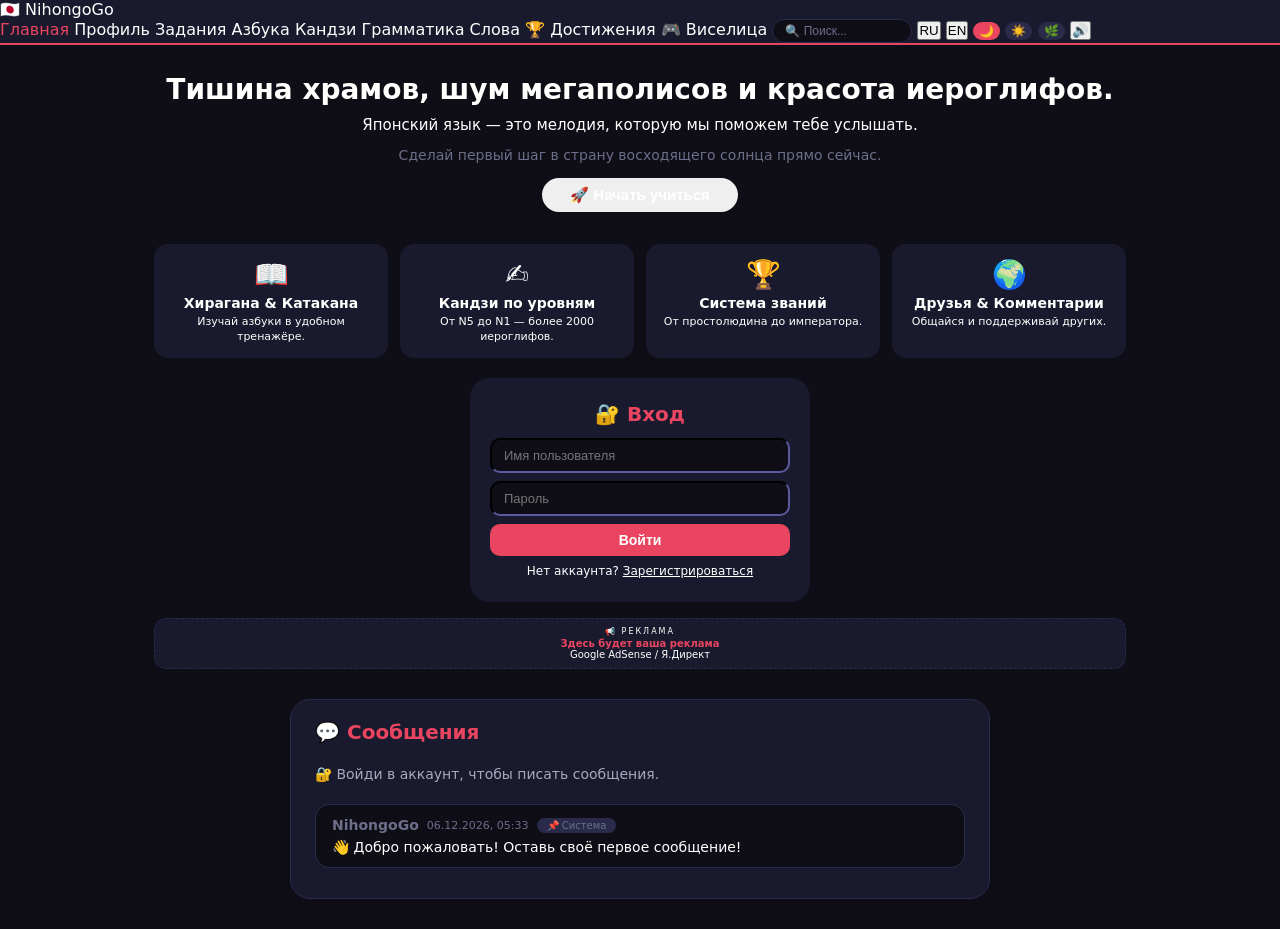
==== commit 99c11c82: "Add files via upload" ====
--- a/index.html
+++ b/index.html
@@ -1,395 +1,625 @@
 <!DOCTYPE html>
-<script>
-    // Применяем тему ДО загрузки страницы
-    (function() {
-        const theme = localStorage.getItem('selectedTheme');
-        if (theme === 'theme-dark') {
-            document.documentElement.classList.add('theme-dark');
-        }
-        // Если тема не выбрана - по умолчанию светлая
-    })();
-</script>
-
 <html lang="ru">
-
 <head>
-
-<style>
-    /* Скрываем всё до загрузки */
-    html.loading * {
-        opacity: 0 !important;
-        transition: none !important;
-    }
-    html:not(.loading) * {
-        opacity: 1 !important;
-        transition: opacity 0.3s ease !important;
-    }
-</style>
-<script>
-    document.documentElement.classList.add('loading');
-    window.addEventListener('load', function() {
-        document.documentElement.classList.remove('loading');
-    });
-</script>
-
     <meta charset="UTF-8">
     <meta name="viewport" content="width=device-width, initial-scale=1.0">
-    <title>Учим японский язык — 日本語</title>
+    <title>NihongoGo — Японский с огоньком</title>
     <link rel="stylesheet" href="style.css">
-    <style>
-        .menu-grid {
-            display: grid;
-            grid-template-columns: repeat(2, 1fr);
-            gap: 12px;
-            max-width: 450px;
-            width: 100%;
-            margin: 0 auto 90px auto;
-            padding: 0 10px;
-        }
-
-        .menu-card {
-            background: white;
-            border-radius: 12px;
-            padding: 15px 10px;
-            text-align: center;
-            box-shadow: 0 4px 10px rgba(0,0,0,0.06);
-            transition: transform 0.2s, box-shadow 0.2s;
-            text-decoration: none;
-            color: inherit;
-            display: flex;
-            flex-direction: column;
-            align-items: center;
-            justify-content: center;
-            border: 1px solid #eee;
-        }
-
-        .menu-card:hover {
-            transform: translateY(-3px);
-            box-shadow: 0 6px 15px rgba(0,0,0,0.12);
-        }
-
-        .menu-card-icon {
-            font-size: 1.8rem;
-            margin-bottom: 5px;
-        }
-
-        .menu-card-title {
-            font-size: 1.1rem;
-            font-weight: bold;
-            color: #e63946;
-            margin: 0;
-        }
-
-        .menu-card-sub {
-            font-size: 0.8rem;
-            color: #666;
-            margin-top: 2px;
-        }
-
-        /* Авторизация */
-        .auth-bar {
-            max-width: 450px;
-            width: 100%;
-            margin: 10px auto;
-            display: flex;
-            justify-content: space-between;
-            align-items: center;
-            padding: 0 10px;
-            box-sizing: border-box;
-        }
-
-        .auth-btn {
-            background: #e63946;
-            color: white;
-            border: none;
-            padding: 6px 14px;
-            border-radius: 8px;
-            cursor: pointer;
-            font-weight: bold;
-        }
-
-        /* Модальное окно */
-        .modal {
-            display: none;
-            position: fixed;
-            top: 0; left: 0; width: 100%; height: 100%;
-            background: rgba(0,0,0,0.5);
-            justify-content: center;
-            align-items: center;
-            z-index: 2000;
-        }
-
-        .modal-content {
-            background: white;
-            padding: 25px;
-            border-radius: 12px;
-            max-width: 350px;
-            width: 90%;
-            text-align: center;
-            box-shadow: 0 5px 15px rgba(0,0,0,0.3);
-        }
-
-        .modal-content input {
-            width: 100%;
-            padding: 10px;
-            margin: 8px 0;
-            box-sizing: border-box;
-            border: 1px solid #ccc;
-            border-radius: 6px;
-        }
-
-        body.theme-dark .menu-card {
-            background-color: #28293d !important;
-            border-color: #3d3e5a !important;
-            color: #fff !important;
-        }
-
-        body.theme-dark .menu-card-title { color: #ff758f !important; }
-        body.theme-dark .menu-card-sub { color: #aaa !important; }
-        body.theme-dark .modal-content { background: #1e1e2d; color: white; }
-        body.theme-dark .modal-content input { background: #2a2a3d; color: white; border-color: #444; }
-        body.theme-dark .auth-bar { color: white; }
-    </style>
 </head>
-
 <body>
 
-    <div style="display: flex; align-items: center; gap: 10px; margin-bottom: 15px; align-self: flex-start;">
-        <button id="langToggleBtn" class="lang-btn" onclick="toggleLanguage()">🌐 RU</button>
-    </div>
-
-    <h1 style="margin-top: 15px; margin-bottom: 5px;" data-i18n="main_title">日本語を勉強しよう！</h1>
-    <p style="margin-top: 0; color: #666;" data-i18n="main_subtitle">Твой личный учебный хаб</p>
-
-    <!-- Верхняя панель авторизации -->
-    <div class="auth-bar">
-        <span id="auth-status-text" data-i18n="guest_status">Гость (прогресс локальный)</span>
-        <button id="auth-main-btn" class="auth-btn" onclick="openAuthModal()" data-i18n="auth_login_btn">Войти / Регистрация</button>
-    </div>
-
-    <!-- Переключатель тем -->
-    <div style="text-align: center; margin-top: 10px;">
-        <span style="font-size: 0.9rem; font-weight: bold; margin-right: 8px;" data-i18n="theme_label">Тема:</span>
-        <button onclick="setTheme('theme-light')" style="padding: 5px 12px; border-radius: 6px; border: 1px solid #ccc; cursor: pointer; background: #fff; color: #333;" data-i18n="theme_light">☀️ Светлая</button>
-        <button onclick="setTheme('theme-dark')" style="padding: 5px 12px; border-radius: 6px; border: 1px solid #ccc; cursor: pointer; background: #222; color: white;" data-i18n="theme_dark">🌙 Тёмная</button>
-    </div>
-
-    <!-- Карточка профиля и статистика -->
-    <div class="user-card" style="background: white; border-radius: 16px; padding: 15px 20px; max-width: 450px; width: 100%; margin: 15px auto; box-shadow: 0 4px 15px rgba(0,0,0,0.08); text-align: center; box-sizing: border-box;">
-        <div style="font-size: 2.5rem; margin-bottom: 5px;">🐱</div>
-        <h2 id="user-name" style="margin: 0 0 5px 0; font-size: 1.3rem;" data-i18n="default_username">Ученик</h2>
-        <div id="user-rank" style="display: inline-block; background: #e3f2fd; color: #1976d2; padding: 3px 10px; border-radius: 20px; font-weight: bold; font-size: 0.85rem; margin-bottom: 10px;">
-            「初心者」<span data-i18n="rank_beginner">Новичок</span>
-        </div>
-
-        <div style="display: flex; justify-content: space-around; margin-top: 10px; border-top: 1px solid #eee; padding-top: 10px;">
-            <div>
-                <div style="font-size: 1.2rem; font-weight: bold; color: #ff6b6b;" id="streak-days">🔥 0</div>
-                <div style="font-size: 0.75rem; color: #666;" data-i18n="stat_streak">дней подряд</div>
-            </div>
-            <div>
-                <div style="font-size: 1.2rem; font-weight: bold; color: #4ecdc4;" id="total-answers">🎯 0</div>
-                <div style="font-size: 0.75rem; color: #666;" data-i18n="stat_correct_short">правильных</div>
-            </div>
-            <div>
-                <div style="font-size: 1.2rem; font-weight: bold; color: #f7b731;" id="user-level">⭐ Lv. 1</div>
-                <div style="font-size: 0.75rem; color: #666;" data-i18n="stat_level">уровень</div>
-            </div>
-        </div>
-    </div>
-
-    <!-- Полное меню карточками -->
-    <div class="menu-grid">
-        <a href="hiragana.html" class="menu-card">
-            <div class="menu-card-icon">あ</div>
-            <h3 class="menu-card-title">ひらがな</h3>
-            <span class="menu-card-sub" data-i18n="menu_hiragana_sub">Хирагана</span>
-        </a>
-
-        <a href="katakana.html" class="menu-card">
-            <div class="menu-card-icon">ア</div>
-            <h3 class="menu-card-title">カタカナ</h3>
-            <span class="menu-card-sub" data-i18n="menu_katakana_sub">Катакана</span>
-        </a>
-
-        <a href="practice.html" class="menu-card">
-            <div class="menu-card-icon">⚡</div>
-            <h3 class="menu-card-title">練習</h3>
-            <span class="menu-card-sub" data-i18n="menu_practice_sub">Упражнения</span>
-        </a>
-
-        <a href="tango.html" class="menu-card">
-            <div class="menu-card-icon">📖</div>
-            <h3 class="menu-card-title">単語</h3>
-            <span class="menu-card-sub" data-i18n="menu_tango_sub">Слова</span>
-        </a>
-
-        <a href="bunpou.html" class="menu-card">
-            <div class="menu-card-icon">⛩️</div>
-            <h3 class="menu-card-title">文法</h3>
-            <span class="menu-card-sub" data-i18n="menu_bunpou_sub">Грамматика</span>
-        </a>
-
-        <a href="achievements.html" class="menu-card">
-            <div class="menu-card-icon">🏆</div>
-            <h3 class="menu-card-title">実績</h3>
-            <span class="menu-card-sub" data-i18n="menu_achievements_sub">Достижения</span>
-        </a>
-
-        <a href="about.html" style="grid-column: span 2; text-align: center; color: #888; font-size: 0.9rem; text-decoration: none; margin-top: 10px;" data-i18n="menu_about">О проекте</a>
-    </div>
-
-    <!-- Фоновый Lofi плеер -->
-    <div id="lofi-player" style="position: fixed; bottom: 15px; right: 15px; background: white; padding: 8px 14px; border-radius: 30px; box-shadow: 0 4px 15px rgba(0,0,0,0.15); display: flex; align-items: center; gap: 8px; z-index: 1000; border: 1px solid #eee;">
-        <span style="font-size: 1.1rem;">🎧</span>
-        <span style="font-size: 0.8rem; font-weight: bold; color: #333;" id="lofi-title" data-i18n="lofi_title">Lofi Radio</span>
-        <audio id="bg-audio" loop src="https://stream.zeno.fm/f3wvbbqmdg8uv"></audio>
-        <button id="play-btn" onclick="toggleLofi()" style="background: #e63946; color: white; border: none; padding: 5px 10px; border-radius: 20px; cursor: pointer; font-size: 0.75rem; font-weight: bold;" data-i18n="lofi_play">▶️ Вкл</button>
-    </div>
-
-    <!-- Модальное окно авторизации -->
-    <div id="auth-modal" class="modal">
-        <div class="modal-content">
-            <h2 id="modal-title" style="margin-top: 0;" data-i18n="auth_login_title">Вход в аккаунт</h2>
-            <input type="text" id="auth-username" placeholder="Имя пользователя" data-i18n-placeholder="auth_username_placeholder">
-            <input type="password" id="auth-password" placeholder="Пароль" data-i18n-placeholder="auth_password_placeholder">
-            <p id="auth-error" style="color: red; font-size: 0.85rem; display: none;"></p>
-            <button class="auth-btn" style="width: 100%; margin-top: 10px;" onclick="submitAuth()" data-i18n="auth_submit_btn">Продолжить</button>
-            <button onclick="closeAuthModal()" style="background: transparent; border: none; margin-top: 10px; cursor: pointer; color: #888;" data-i18n="auth_cancel_btn">Отмена</button>
-            <p style="font-size: 0.8rem; margin-top: 15px; cursor: pointer; color: #1976d2;" onclick="toggleAuthMode()" id="toggle-auth-text" data-i18n="auth_register_link">Нет аккаунта? Зарегистрироваться</p>
-        </div>
-    </div>
-
-    <script src="script.js"></script>
-    <script src="translations.js"></script>
-    <script>
-        let isRegisterMode = false;
-
-        function openAuthModal() {
-            document.getElementById('auth-modal').style.display = 'flex';
-        }
-
-        function closeAuthModal() {
-            document.getElementById('auth-modal').style.display = 'none';
-            document.getElementById('auth-error').style.display = 'none';
-        }
-
-        function toggleAuthMode() {
-            isRegisterMode = !isRegisterMode;
-            const title = document.getElementById('modal-title');
-            const toggleText = document.getElementById('toggle-auth-text');
-            
-            if (isRegisterMode) {
-                title.textContent = getTranslation('auth_register_title', 'Регистрация');
-                toggleText.textContent = getTranslation('auth_login_link', 'Уже есть аккаунт? Войти');
-            } else {
-                title.textContent = getTranslation('auth_login_title', 'Вход в аккаунт');
-                toggleText.textContent = getTranslation('auth_register_link', 'Нет аккаунта? Зарегистрироваться');
-            }
-        }
-
-        function getTranslation(key, fallback) {
-            const currentLang = localStorage.getItem('app_lang') || 'ru';
-            if (window.translations && window.translations[currentLang] && window.translations[currentLang][key]) {
-                return window.translations[currentLang][key];
-            }
-            return fallback;
-        }
-
-        function submitAuth() {
-            const username = document.getElementById('auth-username').value.trim();
-            const password = document.getElementById('auth-password').value.trim();
-            const errorElem = document.getElementById('auth-error');
-
-            if (!username || !password) {
-                errorElem.textContent = getTranslation('auth_error_empty', 'Заполните все поля!');
-                errorElem.style.display = 'block';
-                return;
-            }
-
-            const endpoint = isRegisterMode ? '/api/register' : '/api/login';
-
-            fetch(endpoint, {
-                method: 'POST',
-                headers: { 'Content-Type': 'application/json' },
-                body: JSON.stringify({ username, password })
-            })
-            .then(res => res.json())
-            .then(data => {
-                if (data.status === 'success') {
-                    closeAuthModal();
-                    location.reload();
-                } else {
-                    errorElem.textContent = data.message;
-                    errorElem.style.display = 'block';
-                }
-            })
-            .catch(() => {
-                errorElem.textContent = getTranslation('auth_error_server', 'Ошибка соединения с сервером');
-                errorElem.style.display = 'block';
-            });
-        }
-
-        function toggleLofi() {
-            const audio = document.getElementById('bg-audio');
-            const btn = document.getElementById('play-btn');
-            if (audio.paused) {
-                audio.play();
-                btn.textContent = getTranslation('lofi_pause', '⏸️ Пауза');
-                btn.style.background = '#2a9d8f';
-            } else {
-                audio.pause();
-                btn.textContent = getTranslation('lofi_play', '▶️ Вкл');
-                btn.style.background = '#e63946';
-            }
-        }
-
-        // Обновляем переводы в модалке при смене языка
-        document.addEventListener('languageChanged', function() {
-            // Обновляем текст в модалке, если она открыта
-            if (document.getElementById('auth-modal').style.display === 'flex') {
-                const title = document.getElementById('modal-title');
-                const toggleText = document.getElementById('toggle-auth-text');
-                
-                if (isRegisterMode) {
-                    title.textContent = getTranslation('auth_register_title', 'Регистрация');
-                    toggleText.textContent = getTranslation('auth_login_link', 'Уже есть аккаунт? Войти');
-                } else {
-                    title.textContent = getTranslation('auth_login_title', 'Вход в аккаунт');
-                    toggleText.textContent = getTranslation('auth_register_link', 'Нет аккаунта? Зарегистрироваться');
-                }
-                
-                // Обновляем плейсхолдеры
-                document.getElementById('auth-username').placeholder = getTranslation('auth_username_placeholder', 'Имя пользователя');
-                document.getElementById('auth-password').placeholder = getTranslation('auth_password_placeholder', 'Пароль');
-                
-                // Обновляем кнопку
-                document.querySelector('.auth-btn').textContent = getTranslation('auth_submit_btn', 'Продолжить');
-            }
-        });
-
-        // Инициализация при загрузке
-        document.addEventListener('DOMContentLoaded', function() {
-            // Применяем переводы
-            if (typeof applyTranslations === 'function') {
-                applyTranslations();
-            }
-            
-            // Поддержка enter в модалке
-            document.getElementById('auth-password').addEventListener('keypress', function(e) {
-                if (e.key === 'Enter') submitAuth();
-            });
-            document.getElementById('auth-username').addEventListener('keypress', function(e) {
-                if (e.key === 'Enter') document.getElementById('auth-password').focus();
-            });
-        });
-
-        // Отключаем автоматическое переопределение toggleLanguage из script.js
-        // чтобы не было конфликтов
-        if (typeof window._originalToggleLanguage === 'undefined') {
-            window._originalToggleLanguage = window.toggleLanguage;
-        }
-    </script>
+    <!-- Уведомление -->
+    <div class="notification" id="notification">
+        <span class="notif-icon" id="notifIcon">🎉</span>
+        <span id="notifTitle">Achievement!</span>
+        <div class="notif-sub" id="notifSub">+5 XP</div>
+    </div>
+
+    <!-- Звуки -->
+    <audio id="soundCorrect" preload="auto">
+        <source src="https://assets.mixkit.co/active_storage/sfx/2003/2003-preview.mp3" type="audio/mpeg">
+    </audio>
+    <audio id="soundWrong" preload="auto">
+        <source src="https://assets.mixkit.co/active_storage/sfx/2000/2000-preview.mp3" type="audio/mpeg">
+    </audio>
+    <audio id="soundLevelUp" preload="auto">
+        <source src="https://assets.mixkit.co/active_storage/sfx/2010/2010-preview.mp3" type="audio/mpeg">
+    </audio>
+
+    <!-- Шапка -->
+    <header class="header">
+        <div class="logo">🇯🇵 Nihongo<span>Go</span></div>
+        <div class="nav">
+            <a class="active" data-page="home" data-ru="Главная" data-en="Home">Главная</a>
+            <a data-page="profile" data-ru="Профиль" data-en="Profile">Профиль</a>
+            <a data-page="quests" data-ru="Задания" data-en="Quests">Задания</a>
+            <a data-page="alphabet" data-ru="Азбука" data-en="Alphabet">Азбука</a>
+            <a data-page="kanji" data-ru="Кандзи" data-en="Kanji">Кандзи</a>
+            <a data-page="grammar" data-ru="Грамматика" data-en="Grammar">Грамматика</a>
+            <a data-page="vocab" data-ru="Слова" data-en="Vocabulary">Слова</a>
+            <a data-page="achievements" data-ru="🏆 Достижения" data-en="🏆 Achievements">🏆 Достижения</a>
+            <a data-page="hangman" data-ru="🎮 Виселица" data-en="🎮 Hangman">🎮 Виселица</a>
+            
+            <div class="search-container">
+                <input type="text" id="globalSearch" placeholder="🔍 Поиск..." data-ru-placeholder="🔍 Поиск..." data-en-placeholder="🔍 Search..." style="padding:4px 12px; border-radius:30px; border:1px solid #2a2a4a; background:#0f0e17; color:white; font-size:12px; outline:none; width:140px; transition:0.3s;" onfocus="this.style.width='220px'" onblur="this.style.width='140px'" oninput="globalSearch(this.value)">
+                <div id="searchResults" style="display:none; position:absolute; top:38px; right:0; background:#1a1a2e; border:1px solid #e94560; border-radius:12px; padding:8px 0; max-width:400px; min-width:250px; max-height:350px; overflow-y:auto; z-index:9999; box-shadow:0 8px 32px rgba(0,0,0,0.8);"></div>
+            </div>
+            
+            <span class="user-info" id="userDisplay">👤 <strong id="usernameDisplay" data-ru="Гость" data-en="Guest">Гость</strong></span>
+            <button class="logout-btn hidden" id="logoutBtn" data-ru="Выйти" data-en="Logout">Выйти</button>
+            <button class="lang-btn active" data-lang="ru" onclick="switchLanguage('ru')">RU</button>
+            <button class="lang-btn" data-lang="en" onclick="switchLanguage('en')">EN</button>
+            <button class="theme-btn active" data-theme="dark" onclick="setTheme('dark')" title="🌙 Тёмная">🌙</button>
+            <button class="theme-btn" data-theme="light" onclick="setTheme('light')" title="☀️ Светлая">☀️</button>
+            <button class="theme-btn" data-theme="green" onclick="setTheme('green')" title="🌿 Зелёная">🌿</button>
+            <button class="lang-btn" onclick="toggleSound()" title="🔊 Звук">🔊</button>
+        </div>
+    </header>
+
+    <!-- ===== СТРАНИЦЫ ===== -->
+    
+    <!-- HOME -->
+    <div class="page active" id="page-home">
+        <div class="hero">
+            <h1 data-ru="Тишина храмов, шум мегаполисов и красота иероглифов." data-en="The silence of temples, the buzz of megacities, and the beauty of characters.">Тишина храмов, шум мегаполисов и красота иероглифов.</h1>
+            <p data-ru="Японский язык — это мелодия, которую мы поможем тебе услышать." data-en="The Japanese language is a melody that we will help you hear.">Японский язык — это мелодия, которую мы поможем тебе услышать.</p>
+            <p style="color: #6c6e8a; font-size: 14px; margin-bottom: 12px;" data-ru="Сделай первый шаг в страну восходящего солнца прямо сейчас." data-en="Take your first step into the land of the rising sun right now.">Сделай первый шаг в страну восходящего солнца прямо сейчас.</p>
+            <button class="btn-primary" onclick="switchPage('alphabet')" data-ru="🚀 Начать учиться" data-en="🚀 Start learning">🚀 Начать учиться</button>
+        </div>
+
+        <!-- СТАТИСТИКА НА ГЛАВНОЙ -->
+        <div id="homeStats" style="display:none; max-width:700px; margin:20px auto 0; background:#1a1a2e; border-radius:16px; padding:16px 20px; border:1px solid #2a2a4a;">
+            <div style="display:flex; justify-content:space-between; align-items:center; flex-wrap:wrap; gap:8px;">
+                <div>
+                    <span style="color:#6c6e8a; font-size:12px;" data-ru="Сегодня" data-en="Today">Сегодня</span>
+                    <div style="font-size:20px; font-weight:700; color:#fffffe;" id="todayCorrect">0</div>
+                    <span style="color:#a7a9be; font-size:12px;" data-ru="правильных ответов" data-en="correct answers">правильных ответов</span>
+                </div>
+                <div>
+                    <span style="color:#6c6e8a; font-size:12px;" data-ru="Всего за сегодня" data-en="Total today">Всего за сегодня</span>
+                    <div style="font-size:20px; font-weight:700; color:#e94560;" id="todayTotal">0</div>
+                    <span style="color:#a7a9be; font-size:12px;" data-ru="ответов" data-en="answers">ответов</span>
+                </div>
+                <div>
+                    <span style="color:#6c6e8a; font-size:12px;" data-ru="XP сегодня" data-en="XP today">XP сегодня</span>
+                    <div style="font-size:20px; font-weight:700; color:#FFD700;" id="todayXP">+0</div>
+                    <span style="color:#a7a9be; font-size:12px;" data-ru="заработано" data-en="earned">заработано</span>
+                </div>
+                <div>
+                    <span style="color:#6c6e8a; font-size:12px;" data-ru="Выучено" data-en="Learned">Выучено</span>
+                    <div style="font-size:20px; font-weight:700; color:#4CAF50;" id="todayLearned">0</div>
+                    <span style="color:#a7a9be; font-size:12px;" data-ru="новых кандзи/слов" data-en="new kanji/words">новых кандзи/слов</span>
+                </div>
+            </div>
+            <div style="margin-top:10px; background:#0f0e17; border-radius:8px; height:4px; overflow:hidden;">
+                <div id="todayProgressBar" style="height:100%; width:0%; background:linear-gradient(90deg,#e94560,#FFD700); border-radius:8px; transition:0.5s;"></div>
+            </div>
+            <div style="display:flex; justify-content:space-between; color:#6c6e8a; font-size:10px; margin-top:4px;">
+                <span>0%</span>
+                <span id="todayGoalText" data-ru="Цель: 20 ответов" data-en="Goal: 20 answers">Цель: 20 ответов</span>
+                <span>100%</span>
+            </div>
+        </div>
+
+        <div class="features">
+            <div class="feature-card">
+                <div class="icon">📖</div>
+                <h3 data-ru="Хирагана &amp; Катакана" data-en="Hiragana &amp; Katakana">Хирагана &amp; Катакана</h3>
+                <p data-ru="Изучай азбуки в удобном тренажёре." data-en="Learn alphabets in a user-friendly trainer.">Изучай азбуки в удобном тренажёре.</p>
+            </div>
+            <div class="feature-card">
+                <div class="icon">✍️</div>
+                <h3 data-ru="Кандзи по уровням" data-en="Kanji by levels">Кандзи по уровням</h3>
+                <p data-ru="От N5 до N1 — более 2000 иероглифов." data-en="From N5 to N1 — over 2000 characters.">От N5 до N1 — более 2000 иероглифов.</p>
+            </div>
+            <div class="feature-card">
+                <div class="icon">🏆</div>
+                <h3 data-ru="Система званий" data-en="Ranking system">Система званий</h3>
+                <p data-ru="От простолюдина до императора." data-en="From commoner to emperor.">От простолюдина до императора.</p>
+            </div>
+            <div class="feature-card">
+                <div class="icon">🌍</div>
+                <h3 data-ru="Друзья &amp; Комментарии" data-en="Friends &amp; Comments">Друзья &amp; Комментарии</h3>
+                <p data-ru="Общайся и поддерживай других." data-en="Chat and support others.">Общайся и поддерживай других.</p>
+            </div>
+        </div>
+
+        <!-- Аутентификация -->
+        <div id="authContainer" style="margin-top: 20px;">
+            <div id="loginForm" class="auth-form">
+                <h2 data-ru="🔐 Вход" data-en="🔐 Login">🔐 Вход</h2>
+                <div id="loginError" class="auth-error hidden"></div>
+                <input type="text" id="loginUsername" placeholder="Имя пользователя" data-ru-placeholder="Имя пользователя" data-en-placeholder="Username">
+                <input type="password" id="loginPassword" placeholder="Пароль" data-ru-placeholder="Пароль" data-en-placeholder="Password">
+                <button onclick="login()" data-ru="Войти" data-en="Login">Войти</button>
+                <div class="switch-link">
+                    <span data-ru="Нет аккаунта?" data-en="No account?">Нет аккаунта?</span> <a onclick="showRegister()" data-ru="Зарегистрироваться" data-en="Register">Зарегистрироваться</a>
+                </div>
+            </div>
+            <div id="registerForm" class="auth-form hidden">
+                <h2 data-ru="📝 Регистрация" data-en="📝 Register">📝 Регистрация</h2>
+                <div id="registerError" class="auth-error hidden"></div>
+                <div id="registerSuccess" class="auth-success hidden"></div>
+                <input type="text" id="regUsername" placeholder="Имя пользователя" data-ru-placeholder="Имя пользователя" data-en-placeholder="Username">
+                <input type="password" id="regPassword" placeholder="Пароль (минимум 4 символа)" data-ru-placeholder="Пароль (минимум 4 символа)" data-en-placeholder="Password (min 4 chars)">
+                <button onclick="register()" data-ru="Создать аккаунт" data-en="Create account">Создать аккаунт</button>
+                <div class="switch-link">
+                    <span data-ru="Уже есть аккаунт?" data-en="Already have an account?">Уже есть аккаунт?</span> <a onclick="showLogin()" data-ru="Войти" data-en="Login">Войти</a>
+                </div>
+            </div>
+        </div>
+
+        <!-- Реклама -->
+        <div class="ad-container" id="adHome">
+            <div class="ad-label" data-ru="📢 Реклама" data-en="📢 Ad">📢 Реклама</div>
+            <div class="ad-placeholder">
+                <strong data-ru="Здесь будет ваша реклама" data-en="Your ad here">Здесь будет ваша реклама</strong><br>
+                <span data-ru="Google AdSense / Я.Директ" data-en="Google AdSense / Yandex">Google AdSense / Я.Директ</span>
+            </div>
+        </div>
+
+        <!-- ГОСТЕВАЯ КНИГА -->
+        <div style="max-width: 700px; margin: 30px auto 0; background: #1a1a2e; border-radius: 20px; padding: 20px 24px; border: 1px solid #2a2a4a;">
+            <h3 style="color: #e94560; margin-bottom: 12px; font-size: 20px;" data-ru="💬 Сообщения" data-en="💬 Messages">💬 Сообщения</h3>
+            
+            <div id="messageForm" style="display: none; margin-bottom: 16px;">
+                <div style="display: flex; gap: 10px; flex-wrap: wrap;">
+                    <input type="text" id="messageInput" placeholder="Напиши сообщение..." data-ru-placeholder="Напиши сообщение..." data-en-placeholder="Write a message..." style="flex: 1; min-width: 200px; padding: 10px 14px; border-radius: 12px; border: 1px solid #2a2a4a; background: #0f0e17; color: white; font-size: 14px; outline: none;">
+                    <button onclick="sendMessage()" style="background: #e94560; color: white; border: none; padding: 10px 24px; border-radius: 12px; font-weight: 700; cursor: pointer; font-size: 14px; transition: 0.3s;" data-ru="📤 Отправить" data-en="📤 Send">📤 Отправить</button>
+                </div>
+                <div id="messageError" class="auth-error hidden" style="margin-top: 6px;"></div>
+            </div>
+            
+            <div id="guestMessage" style="color: #a7a9be; font-size: 14px; padding: 10px 0;" data-ru="🔐 Войди в аккаунт, чтобы писать сообщения." data-en="🔐 Log in to write messages.">🔐 Войди в аккаунт, чтобы писать сообщения.</div>
+            
+            <div id="messagesList" style="max-height: 600px; overflow-y: auto; margin-top: 12px;"></div>
+        </div>
+    </div>
+
+    <!-- PROFILE -->
+    <div class="page" id="page-profile">
+        <h2 style="font-size: 24px; color: #e94560; text-align: center;" data-ru="👤 Профиль" data-en="👤 Profile">👤 Профиль</h2>
+        
+        <div class="profile-grid">
+            <div class="profile-card">
+                <h3 data-ru="📊 Общая статистика" data-en="📊 Overall Stats">📊 Общая статистика</h3>
+                <div class="stat"><span data-ru="Всего ответов" data-en="Total answers">Всего ответов</span> <strong id="pTotal">0</strong></div>
+                <div class="stat"><span data-ru="✅ Правильно" data-en="✅ Correct">✅ Правильно</span> <strong id="pCorrect">0</strong></div>
+                <div class="stat"><span data-ru="❌ Ошибок" data-en="❌ Wrong">❌ Ошибок</span> <strong id="pWrong">0</strong></div>
+                <div class="stat"><span data-ru="📈 Точность" data-en="📈 Accuracy">📈 Точность</span> <strong id="pAccuracy">0%</strong></div>
+                <div class="stat"><span data-ru="⭐️ Всего XP" data-en="⭐️ Total XP">⭐️ Всего XP</span> <strong id="pXP">0</strong></div>
+                <div class="stat"><span data-ru="📅 Дней в школе" data-en="📅 Days">📅 Дней в школе</span> <strong id="pDays">1</strong></div>
+                <div class="stat"><span data-ru="🔥 Стрик" data-en="🔥 Streak">🔥 Стрик</span> <strong id="pStreak">0</strong> <span id="pStreakBonus" style="color:#e94560;font-size:11px;"></span></div>
+            </div>
+            
+            <div class="profile-card">
+                <h3 data-ru="🏅 Звание и Уровень" data-en="🏅 Rank &amp; Level">🏅 Звание и Уровень</h3>
+                <div class="rank-badge" id="pRank">Простолюдин</div>
+                <div class="level-badge"><span data-ru="Уровень" data-en="Level">Уровень</span>: <strong id="pLevel">0</strong></div>
+                <div style="margin-top: 6px; text-align: center; color: #a7a9be; font-size: 12px;">
+                    <span data-ru="До следующего звания" data-en="Next rank in">До следующего звания</span>: <strong id="pNextRankXP">10</strong> XP
+                </div>
+                <div style="margin-top: 4px; background: #0f0e17; border-radius: 6px; height: 6px; overflow: hidden;">
+                    <div id="pRankBar" style="height: 100%; width: 0%; background: #e94560; border-radius: 6px; transition: 0.5s;"></div>
+                </div>
+            </div>
+        </div>
+
+        <!-- СТАТИСТИКА ПО РАЗДЕЛАМ -->
+        <div style="margin-top: 14px; display: grid; grid-template-columns: 1fr 1fr; gap: 12px;">
+            <div class="profile-card" onclick="switchPage('alphabet')" style="cursor:pointer; transition:0.3s;" onmouseenter="this.style.borderColor='#e94560'" onmouseleave="this.style.borderColor='#2a2a4a'">
+                <h3 style="display:flex; justify-content:space-between; align-items:center;">
+                    <span data-ru="📖 Азбука" data-en="📖 Alphabet">📖 Азбука</span>
+                    <span style="font-size:12px; color:#e94560;">➜</span>
+                </h3>
+                <div class="stat"><span data-ru="✅ Правильно" data-en="✅ Correct">✅ Правильно</span> <strong id="pAlphabetCorrect">0</strong></div>
+                <div class="stat"><span data-ru="❌ Ошибок" data-en="❌ Wrong">❌ Ошибок</span> <strong id="pAlphabetWrong">0</strong></div>
+                <div class="stat"><span data-ru="📊 Точность" data-en="📊 Accuracy">📊 Точность</span> <strong id="pAlphabetAccuracy">0%</strong></div>
+                <div style="margin-top:4px; background:#0f0e17; border-radius:4px; height:4px; overflow:hidden;">
+                    <div id="pAlphabetBar" style="height:100%; width:0%; background:#4CAF50; border-radius:4px; transition:0.5s;"></div>
+                </div>
+            </div>
+
+            <div class="profile-card" onclick="switchPage('kanji')" style="cursor:pointer; transition:0.3s;" onmouseenter="this.style.borderColor='#e94560'" onmouseleave="this.style.borderColor='#2a2a4a'">
+                <h3 style="display:flex; justify-content:space-between; align-items:center;">
+                    <span data-ru="🀄 Кандзи" data-en="🀄 Kanji">🀄 Кандзи</span>
+                    <span style="font-size:12px; color:#e94560;">➜</span>
+                </h3>
+                <div class="stat"><span data-ru="✅ Выучено" data-en="✅ Learned">✅ Выучено</span> <strong id="pKanjiLearned">0</strong></div>
+                <div class="stat"><span data-ru="✅ Правильно" data-en="✅ Correct">✅ Правильно</span> <strong id="pKanjiCorrect">0</strong></div>
+                <div class="stat"><span data-ru="❌ Ошибок" data-en="❌ Wrong">❌ Ошибок</span> <strong id="pKanjiWrong">0</strong></div>
+                <div style="margin-top:4px; background:#0f0e17; border-radius:4px; height:4px; overflow:hidden;">
+                    <div id="pKanjiBar" style="height:100%; width:0%; background:#e94560; border-radius:4px; transition:0.5s;"></div>
+                </div>
+            </div>
+
+            <div class="profile-card" onclick="switchPage('grammar')" style="cursor:pointer; transition:0.3s;" onmouseenter="this.style.borderColor='#e94560'" onmouseleave="this.style.borderColor='#2a2a4a'">
+                <h3 style="display:flex; justify-content:space-between; align-items:center;">
+                    <span data-ru="📚 Грамматика" data-en="📚 Grammar">📚 Грамматика</span>
+                    <span style="font-size:12px; color:#e94560;">➜</span>
+                </h3>
+                <div class="stat"><span data-ru="✅ Пройдено" data-en="✅ Completed">✅ Пройдено</span> <strong id="pGrammarCompleted">0</strong></div>
+                <div class="stat"><span data-ru="✅ Правильно" data-en="✅ Correct">✅ Правильно</span> <strong id="pGrammarCorrect">0</strong></div>
+                <div class="stat"><span data-ru="❌ Ошибок" data-en="❌ Wrong">❌ Ошибок</span> <strong id="pGrammarWrong">0</strong></div>
+                <div style="margin-top:4px; background:#0f0e17; border-radius:4px; height:4px; overflow:hidden;">
+                    <div id="pGrammarBar" style="height:100%; width:0%; background:#FF9800; border-radius:4px; transition:0.5s;"></div>
+                </div>
+            </div>
+
+            <div class="profile-card" onclick="switchPage('vocab')" style="cursor:pointer; transition:0.3s;" onmouseenter="this.style.borderColor='#e94560'" onmouseleave="this.style.borderColor='#2a2a4a'">
+                <h3 style="display:flex; justify-content:space-between; align-items:center;">
+                    <span data-ru="📖 Слова" data-en="📖 Vocabulary">📖 Слова</span>
+                    <span style="font-size:12px; color:#e94560;">➜</span>
+                </h3>
+                <div class="stat"><span data-ru="✅ Выучено" data-en="✅ Learned">✅ Выучено</span> <strong id="pVocabLearned">0</strong></div>
+                <div class="stat"><span data-ru="✅ Правильно" data-en="✅ Correct">✅ Правильно</span> <strong id="pVocabCorrect">0</strong></div>
+                <div class="stat"><span data-ru="❌ Ошибок" data-en="❌ Wrong">❌ Ошибок</span> <strong id="pVocabWrong">0</strong></div>
+                <div style="margin-top:4px; background:#0f0e17; border-radius:4px; height:4px; overflow:hidden;">
+                    <div id="pVocabBar" style="height:100%; width:0%; background:#9C27B0; border-radius:4px; transition:0.5s;"></div>
+                </div>
+            </div>
+        </div>
+
+        <!-- ДОСТИЖЕНИЯ И КНОПКИ -->
+        <div class="profile-card" style="margin-top: 14px; padding: 14px;">
+            <h3 data-ru="🏆 Достижения" data-en="🏆 Achievements">🏆 Достижения</h3>
+            <div id="achievementsList" style="display:flex; flex-wrap:wrap; gap:6px; color:#a7a9be; font-size:13px;">
+                <span data-ru="Пока нет достижений. Продолжай учиться!" data-en="No achievements yet. Keep learning!">Пока нет достижений. Продолжай учиться!</span>
+            </div>
+            <div style="display:flex; gap:8px; margin-top:10px; flex-wrap:wrap;">
+                <button onclick="showErrors()" style="flex:1; background:#2a2a4a; color:white; border:none; padding:6px 14px; border-radius:30px; font-weight:700; cursor:pointer; font-size:13px; transition:0.3s;" data-ru="❌ Показать ошибки" data-en="❌ Show errors">❌ Показать ошибки</button>
+                <button onclick="switchPage('achievements')" style="flex:1; background:#FFD700; color:#1a1a2e; border:none; padding:6px 14px; border-radius:30px; font-weight:700; cursor:pointer; font-size:13px; transition:0.3s;" data-ru="🏆 Все достижения" data-en="🏆 All achievements">🏆 Все достижения</button>
+                <button onclick="showRewardedAd()" style="flex:1; background:#e94560; color:white; border:none; padding:6px 14px; border-radius:30px; font-weight:700; cursor:pointer; font-size:13px; transition:0.3s;" data-ru="📺 Реклама (+10 XP)" data-en="📺 Watch ad (+10 XP)">📺 Реклама (+10 XP)</button>
+            </div>
+        </div>
+
+        <div class="ad-container" id="adProfile" style="margin-top: 10px;">
+            <div class="ad-label" data-ru="📢 Реклама" data-en="📢 Ad">📢 Реклама</div>
+            <div class="ad-placeholder">
+                <strong data-ru="Рекламный блок" data-en="Ad block">Рекламный блок</strong><br>
+                <span data-ru="Здесь может быть ваше предложение" data-en="Your offer here">Здесь может быть ваше предложение</span>
+            </div>
+        </div>
+    </div>
+
+    <!-- МОДАЛЬНОЕ ОКНО С ОШИБКАМИ -->
+    <div id="errorsModal" style="display:none; position:fixed; top:0; left:0; width:100%; height:100%; background:rgba(0,0,0,0.8); z-index:9999; justify-content:center; align-items:center;">
+        <div style="background:#1a1a2e; border-radius:20px; padding:24px; max-width:500px; width:90%; max-height:80vh; overflow-y:auto; border:1px solid #e94560;">
+            <div style="display:flex; justify-content:space-between; align-items:center; margin-bottom:12px;">
+                <h3 style="color:#e94560;" data-ru="❌ Ошибки по разделам" data-en="❌ Errors by section">❌ Ошибки по разделам</h3>
+                <button onclick="document.getElementById('errorsModal').style.display='none'" style="background:transparent; border:none; color:#fffffe; font-size:24px; cursor:pointer;">✕</button>
+            </div>
+            <div id="errorsList">
+                <p style="color:#a7a9be;">Загрузка...</p>
+            </div>
+        </div>
+    </div>
+
+    <!-- QUESTS -->
+    <div class="page" id="page-quests">
+        <h2 style="font-size: 24px; color: #e94560; text-align: center;" data-ru="📋 Ежедневные задания" data-en="📋 Daily quests">📋 Ежедневные задания</h2>
+        <p style="text-align: center; color: #a7a9be; margin-bottom: 12px; font-size: 13px;" data-ru="Задания подбираются под твой уровень. Выполни все 5 и получи бонус +50 XP!" data-en="Quests are tailored to your level. Complete all 5 and get +50 XP bonus!">Задания подбираются под твой уровень. Выполни все 5 и получи бонус +50 XP!</p>
+        <div style="max-width: 550px; margin: 0 auto; background: #1a1a2e; border-radius: 18px; padding: 14px 16px; border: 1px solid #2a2a4a;">
+            <div id="questsList"></div>
+            <div style="margin-top: 10px; text-align: center; padding: 8px; background: #0f0e17; border-radius: 10px;">
+                <span style="color: #a7a9be; font-size: 13px;" data-ru="Бонус за все задания: " data-en="Bonus for all quests: ">Бонус за все задания: </span>
+                <span style="color: #e94560; font-size: 18px; font-weight: 900;" id="questBonusStatus">+0 XP</span>
+            </div>
+            <button class="btn-primary" style="width: 100%; margin-top: 8px; padding: 6px; font-size: 13px;" id="resetQuestsBtn" data-ru="🔄 Обновить задания" data-en="🔄 Refresh quests">🔄 Обновить задания</button>
+        </div>
+    </div>
+
+    <!-- ALPHABET -->
+    <div class="page" id="page-alphabet">
+        <h2 style="font-size: 24px; color: #e94560; text-align: center; margin-bottom: 10px;" data-ru="📖 Азбука" data-en="📖 Alphabet">📖 Азбука</h2>
+        <div style="display: flex; gap: 6px; justify-content: center; margin-bottom: 12px; flex-wrap: wrap;">
+            <button class="btn-azbuka-table active" data-table="hiragana" onclick="switchTable('hiragana')" style="background:#e94560; color:white; border:none; padding:5px 14px; border-radius:30px; font-weight:700; cursor:pointer; font-size:12px; transition:0.3s;">ひらがな</button>
+            <button class="btn-azbuka-table" data-table="hiragana_full" onclick="switchTable('hiragana_full')" style="background:#2a2a4a; color:#a7a9be; border:none; padding:5px 14px; border-radius:30px; font-weight:700; cursor:pointer; font-size:12px; transition:0.3s;" data-ru="ひらがな 全" data-en="Hiragana Full">ひらがな 全</button>
+            <button class="btn-azbuka-table" data-table="katakana" onclick="switchTable('katakana')" style="background:#2a2a4a; color:#a7a9be; border:none; padding:5px 14px; border-radius:30px; font-weight:700; cursor:pointer; font-size:12px; transition:0.3s;">カタカナ</button>
+            <button class="btn-azbuka-table" data-table="katakana_full" onclick="switchTable('katakana_full')" style="background:#2a2a4a; color:#a7a9be; border:none; padding:5px 14px; border-radius:30px; font-weight:700; cursor:pointer; font-size:12px; transition:0.3s;" data-ru="カタカナ 全" data-en="Katakana Full">カタカナ 全</button>
+            <button class="btn-azbuka-table" data-table="train" onclick="switchTable('train')" style="background:#2a2a4a; color:#a7a9be; border:none; padding:5px 14px; border-radius:30px; font-weight:700; cursor:pointer; font-size:12px; transition:0.3s;" data-ru="🎯 Тренажёр" data-en="🎯 Trainer">🎯 Тренажёр</button>
+        </div>
+        <div id="alphabetTable" style="max-width: 700px; margin: 0 auto; overflow-x: auto;"></div>
+        <div id="alphabetTrainer" style="display: none; max-width: 440px; margin: 0 auto;">
+            <div class="filter-panel" id="filterPanel">
+                <div class="filter-title" data-ru="🎯 Выбери, что учить" data-en="🎯 Choose what to learn">🎯 Выбери, что учить</div>
+                <div class="filter-rows" id="filterRows"></div>
+                <div class="filter-chars" id="filterChars"></div>
+                <div class="filter-actions">
+                    <button onclick="filterSelectAll()" data-ru="✅ Все" data-en="✅ All">✅ Все</button>
+                    <button onclick="filterSelectNone()" data-ru="❌ Ничего" data-en="❌ None">❌ Ничего</button>
+                    <button onclick="filterResetToDefault()" data-ru="🔄 Сбросить" data-en="🔄 Reset">🔄 Сбросить</button>
+                </div>
+            </div>
+            <div class="trainer-wrapper">
+                <div class="kanji-display" id="kanjiDisplay">あ</div>
+                <div class="options" id="optionsContainer">
+                    <button class="option-btn" data-index="0">A</button>
+                    <button class="option-btn" data-index="1">I</button>
+                    <button class="option-btn" data-index="2">U</button>
+                    <button class="option-btn" data-index="3">E</button>
+                </div>
+                <div class="message" id="message"></div>
+                <div class="score-box">
+                    <div>✅ <span id="correctCount">0</span></div>
+                    <div>❌ <span id="wrongCount">0</span></div>
+                    <div>📊 <span id="totalCount">0</span></div>
+                </div>
+                <button class="reset-btn" id="resetBtn" data-ru="🔄 Начать заново" data-en="🔄 Restart">🔄 Начать заново</button>
+                <div class="ad-container ad-trainer" id="adTrainer">
+                    <div class="ad-label" data-ru="📢 Реклама" data-en="📢 Ad">📢 Реклама</div>
+                    <div class="ad-placeholder">
+                        <strong data-ru="Поддержи проект — посмотри рекламу" data-en="Support the project — watch an ad">Поддержи проект — посмотри рекламу</strong><br>
+                        <span data-ru="+5 XP за просмотр (скоро)" data-en="+5 XP for watching (soon)">+5 XP за просмотр (скоро)</span>
+                    </div>
+                </div>
+            </div>
+        </div>
+    </div>
+
+    <!-- KANJI -->
+    <div class="page" id="page-kanji">
+        <h2 style="font-size: 24px; color: #e94560; text-align: center; margin-bottom: 4px;" data-ru="🀄 Кандзи" data-en="🀄 Kanji">🀄 Кандзи</h2>
+        <p style="text-align: center; color: #a7a9be; margin-bottom: 12px; font-size: 13px;" data-ru="Первые 100 базовых кандзи (JLPT N5)" data-en="First 100 basic kanji (JLPT N5)">Первые 100 базовых кандзи (JLPT N5)</p>
+        
+        <div style="display: flex; gap: 6px; justify-content: center; margin-bottom: 12px; flex-wrap: wrap;">
+            <button class="btn-kanji-tab active" data-tab="list" onclick="switchKanjiTab('list')" style="background:#e94560; color:white; border:none; padding:5px 14px; border-radius:30px; font-weight:700; cursor:pointer; font-size:12px; transition:0.3s;" data-ru="📚 Список" data-en="📚 List">📚 Список</button>
+            <button class="btn-kanji-tab" data-tab="train" onclick="switchKanjiTab('train')" style="background:#2a2a4a; color:#a7a9be; border:none; padding:5px 14px; border-radius:30px; font-weight:700; cursor:pointer; font-size:12px; transition:0.3s;" data-ru="🎯 Тренажёр" data-en="🎯 Trainer">🎯 Тренажёр</button>
+            <button class="btn-kanji-tab" data-tab="progress" onclick="switchKanjiTab('progress')" style="background:#2a2a4a; color:#a7a9be; border:none; padding:5px 14px; border-radius:30px; font-weight:700; cursor:pointer; font-size:12px; transition:0.3s;" data-ru="📊 Прогресс" data-en="📊 Progress">📊 Прогресс</button>
+        </div>
+        
+        <div style="max-width:750px; margin:0 auto 12px; display:flex; gap:8px; flex-wrap:wrap;">
+            <input type="text" id="kanjiSearch" placeholder="🔍 Поиск по кандзи (иероглиф, чтение, значение)..." data-ru-placeholder="🔍 Поиск по кандзи (иероглиф, чтение, значение)..." data-en-placeholder="🔍 Search kanji (character, reading, meaning)..." style="flex:1; min-width:200px; padding:8px 14px; border-radius:30px; border:1px solid #2a2a4a; background:#0f0e17; color:white; font-size:13px; outline:none;" oninput="filterKanjiList(this.value)">
+            <button onclick="document.getElementById('kanjiSearch').value=''; filterKanjiList('')" style="background:#2a2a4a; border:none; color:#a7a9be; border-radius:30px; padding:6px 14px; cursor:pointer;">✕</button>
+        </div>
+        
+        <div id="kanjiList" class="kanji-tab-content active">
+            <div class="kanji-group-filter" id="kanjiGroupFilter">
+                <button class="kanji-group-btn active" data-group="all" data-ru="📋 Все" data-en="📋 All" onclick="filterKanjiByGroup('all')">📋 Все</button>
+                <button class="kanji-group-btn" data-group="numbers" data-ru="🔢 Цифры" data-en="🔢 Numbers" onclick="filterKanjiByGroup('numbers')">🔢 Цифры</button>
+                <button class="kanji-group-btn" data-group="time" data-ru="⏰ Время" data-en="⏰ Time" onclick="filterKanjiByGroup('time')">⏰ Время</button>
+                <button class="kanji-group-btn" data-group="nature" data-ru="🌿 Природа" data-en="🌿 Nature" onclick="filterKanjiByGroup('nature')">🌿 Природа</button>
+                <button class="kanji-group-btn" data-group="food" data-ru="🍣 Еда" data-en="🍣 Food" onclick="filterKanjiByGroup('food')">🍣 Еда</button>
+                <button class="kanji-group-btn" data-group="places" data-ru="🏠 Места" data-en="🏠 Places" onclick="filterKanjiByGroup('places')">🏠 Места</button>
+                <button class="kanji-group-btn" data-group="actions" data-ru="⚡ Действия" data-en="⚡ Actions" onclick="filterKanjiByGroup('actions')">⚡ Действия</button>
+                <button class="kanji-group-btn" data-group="descriptions" data-ru="📝 Описания" data-en="📝 Descriptions" onclick="filterKanjiByGroup('descriptions')">📝 Описания</button>
+            </div>
+            <div id="kanjiGrid" style="display: grid; grid-template-columns: repeat(auto-fill, minmax(100px, 1fr)); gap: 6px; max-width: 750px; margin: 0 auto;"></div>
+        </div>
+        
+        <div id="kanjiTrain" class="kanji-tab-content" style="display: none;">
+            <div class="filter-panel" id="kanjiFilterPanel">
+                <div class="filter-title" data-ru="🎯 Выбери кандзи для тренировки" data-en="🎯 Choose kanji for training">🎯 Выбери кандзи для тренировки</div>
+                <div class="filter-rows" id="kanjiFilterRows"></div>
+                <div class="filter-chars" id="kanjiFilterChars"></div>
+                <div class="filter-actions">
+                    <button onclick="kanjiFilterSelectAll()" data-ru="✅ Все" data-en="✅ All">✅ Все</button>
+                    <button onclick="kanjiFilterSelectNone()" data-ru="❌ Ничего" data-en="❌ None">❌ Ничего</button>
+                    <button onclick="kanjiFilterResetToDefault()" data-ru="🔄 Сбросить" data-en="🔄 Reset">🔄 Сбросить</button>
+                </div>
+            </div>
+            <div class="trainer-wrapper" style="max-width: 400px;">
+                <div style="text-align: center; font-size: 60px; font-weight: 700; color: #e94560; min-height: 70px; line-height: 1.2; cursor: pointer;" id="kanjiDisplayTrain" onclick="speakChar(currentKanjiChar)">一</div>
+                <div style="text-align: center; color: #a7a9be; font-size: 13px; margin-bottom: 8px;" id="kanjiQuestion" data-ru="Выбери правильное чтение" data-en="Choose the correct reading">Выбери правильное чтение</div>
+                <div class="options" id="kanjiOptions" style="display: grid; grid-template-columns: 1fr 1fr; gap: 6px;">
+                    <button class="option-btn" data-index="0">いち</button>
+                    <button class="option-btn" data-index="1">に</button>
+                    <button class="option-btn" data-index="2">さん</button>
+                    <button class="option-btn" data-index="3">よん</button>
+                </div>
+                <div class="message" id="kanjiMessage"></div>
+                <div class="score-box">
+                    <div>✅ <span id="kanjiCorrect">0</span></div>
+                    <div>❌ <span id="kanjiWrong">0</span></div>
+                    <div>📊 <span id="kanjiTotal">0</span></div>
+                </div>
+                <button class="reset-btn" id="kanjiResetBtn" data-ru="🔄 Начать заново" data-en="🔄 Restart">🔄 Начать заново</button>
+            </div>
+        </div>
+        
+        <div id="kanjiProgress" class="kanji-tab-content" style="display: none;">
+            <div style="max-width: 450px; margin: 0 auto; background: #1a1a2e; border-radius: 18px; padding: 14px 16px; border: 1px solid #2a2a4a;">
+                <div class="stat"><span data-ru="Всего кандзи" data-en="Total kanji">Всего кандзи</span> <strong id="kanjiTotalCount" style="color: #fffffe;">100</strong></div>
+                <div class="stat"><span data-ru="✅ Выучено" data-en="✅ Learned">✅ Выучено</span> <strong id="kanjiLearnedCount" style="color: #4CAF50;">0</strong></div>
+                <div class="stat"><span data-ru="📈 Прогресс" data-en="📈 Progress">📈 Прогресс</span> <strong id="kanjiProgressPercent" style="color: #e94560;">0%</strong></div>
+                <div style="margin-top: 6px; background: #0f0e17; border-radius: 6px; height: 10px; overflow: hidden;">
+                    <div id="kanjiProgressBar" style="height: 100%; width: 0%; background: #e94560; border-radius: 6px; transition: 0.5s;"></div>
+                </div>
+                <p style="text-align: center; color: #6c6e8a; font-size: 11px; margin-top: 8px;" data-ru="💡 Кандзи считается выученным после 3 правильных ответов подряд" data-en="💡 A kanji is learned after 3 correct answers in a row">💡 Кандзи считается выученным после 3 правильных ответов подряд</p>
+            </div>
+        </div>
+    </div>
+
+    <!-- GRAMMAR -->
+    <div class="page" id="page-grammar">
+        <h2 style="font-size: 24px; color: #e94560; text-align: center; margin-bottom: 4px;" data-ru="📚 Грамматика" data-en="📚 Grammar">📚 Грамматика</h2>
+        <p style="text-align: center; color: #a7a9be; margin-bottom: 12px; font-size: 13px;" data-ru="Базовые конструкции JLPT N5" data-en="Basic JLPT N5 grammar">Базовые конструкции JLPT N5</p>
+        
+        <div style="display: flex; gap: 6px; justify-content: center; margin-bottom: 12px; flex-wrap: wrap;">
+            <button class="btn-grammar-tab active" data-tab="list" onclick="switchGrammarTab('list')" style="background:#e94560; color:white; border:none; padding:5px 14px; border-radius:30px; font-weight:700; cursor:pointer; font-size:12px; transition:0.3s;" data-ru="📖 Список" data-en="📖 List">📖 Список</button>
+            <button class="btn-grammar-tab" data-tab="train" onclick="switchGrammarTab('train')" style="background:#2a2a4a; color:#a7a9be; border:none; padding:5px 14px; border-radius:30px; font-weight:700; cursor:pointer; font-size:12px; transition:0.3s;" data-ru="🎯 Тренажёр" data-en="🎯 Trainer">🎯 Тренажёр</button>
+            <button class="btn-grammar-tab" data-tab="progress" onclick="switchGrammarTab('progress')" style="background:#2a2a4a; color:#a7a9be; border:none; padding:5px 14px; border-radius:30px; font-weight:700; cursor:pointer; font-size:12px; transition:0.3s;" data-ru="📊 Прогресс" data-en="📊 Progress">📊 Прогресс</button>
+        </div>
+        
+        <div style="max-width:800px; margin:0 auto 12px; display:flex; gap:8px; flex-wrap:wrap;">
+            <input type="text" id="grammarSearch" placeholder="🔍 Поиск по грамматике (паттерн, значение, вопрос)..." data-ru-placeholder="🔍 Поиск по грамматике (паттерн, значение, вопрос)..." data-en-placeholder="🔍 Search grammar (pattern, meaning, question)..." style="flex:1; min-width:200px; padding:8px 14px; border-radius:30px; border:1px solid #2a2a4a; background:#0f0e17; color:white; font-size:13px; outline:none;" oninput="filterGrammarList(this.value)">
+            <button onclick="document.getElementById('grammarSearch').value=''; filterGrammarList('')" style="background:#2a2a4a; border:none; color:#a7a9be; border-radius:30px; padding:6px 14px; cursor:pointer;">✕</button>
+        </div>
+        
+        <div id="grammarList" class="grammar-tab-content active">
+            <div id="grammarGrid" style="display: grid; grid-template-columns: repeat(auto-fill, minmax(260px, 1fr)); gap: 10px; max-width: 800px; margin: 0 auto;"></div>
+        </div>
+        
+        <div id="grammarTrain" class="grammar-tab-content" style="display: none;">
+            <div class="trainer-wrapper" style="max-width: 440px;">
+                <div id="grammarSentenceContainer" style="margin-bottom: 10px;">
+                    <div class="grammar-sentence" id="grammarSentence">
+                        <span id="grammarQuestionText">私___学生です。</span>
+                        <small id="grammarHintText">Частица は — тема предложения</small>
+                    </div>
+                    <div style="display: flex; justify-content: center; gap: 8px; flex-wrap: wrap;">
+                        <button class="speak-btn" id="grammarSpeakBtn" onclick="speakGrammarSentence()">🔊 Озвучить</button>
+                        <div class="auto-speak-toggle">
+                            <label for="autoSpeakGrammar">Авто-озвучка</label>
+                            <input type="checkbox" id="autoSpeakGrammar" checked>
+                        </div>
+                    </div>
+                </div>
+                <div class="options" id="grammarOptions" style="display: grid; grid-template-columns: 1fr 1fr; gap: 6px;">
+                    <button class="option-btn" data-index="0">に</button>
+                    <button class="option-btn" data-index="1">へ</button>
+                    <button class="option-btn" data-index="2">で</button>
+                    <button class="option-btn" data-index="3">を</button>
+                </div>
+                <div class="message" id="grammarMessage"></div>
+                <div class="score-box">
+                    <div>✅ <span id="grammarCorrect">0</span></div>
+                    <div>❌ <span id="grammarWrong">0</span></div>
+                    <div>📊 <span id="grammarTotal">0</span></div>
+                </div>
+                <button class="reset-btn" id="grammarResetBtn" data-ru="🔄 Начать заново" data-en="🔄 Restart">🔄 Начать заново</button>
+            </div>
+        </div>
+        
+        <div id="grammarProgress" class="grammar-tab-content" style="display: none;">
+            <div style="max-width: 450px; margin: 0 auto; background: #1a1a2e; border-radius: 18px; padding: 14px 16px; border: 1px solid #2a2a4a;">
+                <div class="stat"><span data-ru="Всего тем" data-en="Total topics">Всего тем</span> <strong id="grammarTotalCount" style="color: #fffffe;">0</strong></div>
+                <div class="stat"><span data-ru="✅ Пройдено" data-en="✅ Completed">✅ Пройдено</span> <strong id="grammarCompletedCount" style="color: #4CAF50;">0</strong></div>
+                <div class="stat"><span data-ru="📈 Прогресс" data-en="📈 Progress">📈 Прогресс</span> <strong id="grammarProgressPercent" style="color: #e94560;">0%</strong></div>
+                <div style="margin-top: 6px; background: #0f0e17; border-radius: 6px; height: 10px; overflow: hidden;">
+                    <div id="grammarProgressBar" style="height: 100%; width: 0%; background: #e94560; border-radius: 6px; transition: 0.5s;"></div>
+                </div>
+                <p style="text-align: center; color: #6c6e8a; font-size: 11px; margin-top: 8px;" data-ru="💡 Тема считается пройденной после 2 правильных ответов подряд" data-en="💡 A topic is completed after 2 correct answers in a row">💡 Тема считается пройденной после 2 правильных ответов подряд</p>
+            </div>
+        </div>
+    </div>
+
+    <!-- VOCABULARY -->
+    <div class="page" id="page-vocab">
+        <h2 style="font-size: 24px; color: #e94560; text-align: center; margin-bottom: 4px;" data-ru="📚 Слова" data-en="📚 Vocabulary">📚 Слова</h2>
+        <p style="text-align: center; color: #a7a9be; margin-bottom: 12px; font-size: 13px;" data-ru="Первые 100 слов JLPT N5" data-en="First 100 JLPT N5 words">Первые 100 слов JLPT N5</p>
+        
+        <div style="display: flex; gap: 6px; justify-content: center; margin-bottom: 12px; flex-wrap: wrap;">
+            <button class="btn-vocab-tab active" data-tab="list" onclick="switchVocabTab('list')" style="background:#e94560; color:white; border:none; padding:5px 14px; border-radius:30px; font-weight:700; cursor:pointer; font-size:12px; transition:0.3s;" data-ru="📖 Список" data-en="📖 List">📖 Список</button>
+            <button class="btn-vocab-tab" data-tab="train" onclick="switchVocabTab('train')" style="background:#2a2a4a; color:#a7a9be; border:none; padding:5px 14px; border-radius:30px; font-weight:700; cursor:pointer; font-size:12px; transition:0.3s;" data-ru="🎯 Тренажёр" data-en="🎯 Trainer">🎯 Тренажёр</button>
+            <button class="btn-vocab-tab" data-tab="progress" onclick="switchVocabTab('progress')" style="background:#2a2a4a; color:#a7a9be; border:none; padding:5px 14px; border-radius:30px; font-weight:700; cursor:pointer; font-size:12px; transition:0.3s;" data-ru="📊 Прогресс" data-en="📊 Progress">📊 Прогресс</button>
+        </div>
+        
+        <div style="max-width:850px; margin:0 auto 12px; display:flex; gap:8px; flex-wrap:wrap;">
+            <input type="text" id="vocabSearch" placeholder="🔍 Поиск по словам (слово, чтение, перевод)..." data-ru-placeholder="🔍 Поиск по словам (слово, чтение, перевод)..." data-en-placeholder="🔍 Search vocabulary (word, reading, translation)..." style="flex:1; min-width:200px; padding:8px 14px; border-radius:30px; border:1px solid #2a2a4a; background:#0f0e17; color:white; font-size:13px; outline:none;" oninput="filterVocabList(this.value)">
+            <button onclick="document.getElementById('vocabSearch').value=''; filterVocabList('')" style="background:#2a2a4a; border:none; color:#a7a9be; border-radius:30px; padding:6px 14px; cursor:pointer;">✕</button>
+        </div>
+        
+        <div id="vocabList" class="vocab-tab-content active">
+            <div id="vocabGrid" style="display: grid; grid-template-columns: repeat(auto-fill, minmax(200px, 1fr)); gap: 8px; max-width: 850px; margin: 0 auto;"></div>
+        </div>
+        
+        <div id="vocabTrain" class="vocab-tab-content" style="display: none;">
+            <div class="trainer-wrapper" style="max-width: 420px;">
+                <div style="text-align: center; font-size: 28px; font-weight: 700; color: #e94560; min-height: 60px; line-height: 1.3; padding: 6px; background: #0f0e17; border-radius: 12px; margin-bottom: 6px; cursor: pointer;" id="vocabDisplay" onclick="speakChar(currentVocabWord)">食べる</div>
+                <div style="text-align: center; color: #a7a9be; font-size: 13px; margin-bottom: 4px;" id="vocabReading">たべる</div>
+                <div style="text-align: center; color: #a7a9be; font-size: 12px; margin-bottom: 8px;" id="vocabHint" data-ru="Выбери правильный перевод" data-en="Choose the correct translation">Выбери правильный перевод</div>
+                <div class="options" id="vocabOptions" style="display: grid; grid-template-columns: 1fr 1fr; gap: 6px;">
+                    <button class="option-btn" data-index="0">есть</button>
+                    <button class="option-btn" data-index="1">пить</button>
+                    <button class="option-btn" data-index="2">готовить</button>
+                    <button class="option-btn" data-index="3">кушать</button>
+                </div>
+                <div class="message" id="vocabMessage"></div>
+                <div class="score-box">
+                    <div>✅ <span id="vocabCorrect">0</span></div>
+                    <div>❌ <span id="vocabWrong">0</span></div>
+                    <div>📊 <span id="vocabTotal">0</span></div>
+                </div>
+                <button class="reset-btn" id="vocabResetBtn" data-ru="🔄 Начать заново" data-en="🔄 Restart">🔄 Начать заново</button>
+            </div>
+        </div>
+        
+        <div id="vocabProgress" class="vocab-tab-content" style="display: none;">
+            <div style="max-width: 450px; margin: 0 auto; background: #1a1a2e; border-radius: 18px; padding: 14px 16px; border: 1px solid #2a2a4a;">
+                <div class="stat"><span data-ru="Всего слов" data-en="Total words">Всего слов</span> <strong id="vocabTotalCount" style="color: #fffffe;">0</strong></div>
+                <div class="stat"><span data-ru="✅ Выучено" data-en="✅ Learned">✅ Выучено</span> <strong id="vocabLearnedCount" style="color: #4CAF50;">0</strong></div>
+                <div class="stat"><span data-ru="📈 Прогресс" data-en="📈 Progress">📈 Прогресс</span> <strong id="vocabProgressPercent" style="color: #e94560;">0%</strong></div>
+                <div style="margin-top: 6px; background: #0f0e17; border-radius: 6px; height: 10px; overflow: hidden;">
+                    <div id="vocabProgressBar" style="height: 100%; width: 0%; background: #e94560; border-radius: 6px; transition: 0.5s;"></div>
+                </div>
+                <p style="text-align: center; color: #6c6e8a; font-size: 11px; margin-top: 8px;" data-ru="💡 Слово считается выученным после 3 правильных ответов подряд" data-en="💡 A word is learned after 3 correct answers in a row">💡 Слово считается выученным после 3 правильных ответов подряд</p>
+            </div>
+        </div>
+    </div>
+
+    <!-- ACHIEVEMENTS -->
+    <div class="page" id="page-achievements">
+        <h2 style="font-size: 24px; color: #e94560; text-align: center; margin-bottom: 4px;" data-ru="🏆 Достижения" data-en="🏆 Achievements">🏆 Достижения</h2>
+        <p style="text-align: center; color: #a7a9be; margin-bottom: 12px; font-size: 13px;" data-ru="Собирай достижения и получай XP!" data-en="Collect achievements and earn XP!">Собирай достижения и получай XP!</p>
+        
+        <div style="display: flex; gap: 6px; justify-content: center; margin-bottom: 12px; flex-wrap: wrap;">
+            <button class="btn-achievement-tab active" data-tab="all" onclick="switchAchievementsTab('all')" style="background:#e94560; color:white; border:none; padding:5px 14px; border-radius:30px; font-weight:700; cursor:pointer; font-size:12px; transition:0.3s;" data-ru="📋 Все" data-en="📋 All">📋 Все</button>
+            <button class="btn-achievement-tab" data-tab="categories" onclick="switchAchievementsTab('categories')" style="background:#2a2a4a; color:#a7a9be; border:none; padding:5px 14px; border-radius:30px; font-weight:700; cursor:pointer; font-size:12px; transition:0.3s;" data-ru="📊 По категориям" data-en="📊 By category">📊 По категориям</button>
+        </div>
+        
+        <div id="achievementsAll" class="achievement-tab-content active">
+            <div id="achievementsAllList" style="max-width:900px; margin:0 auto;"></div>
+        </div>
+        
+        <div id="achievementsCategories" class="achievement-tab-content" style="display:none;">
+            <div id="achievementsCategoriesList" style="max-width:600px; margin:0 auto;"></div>
+        </div>
+    </div>
+
+    <!-- HANGMAN -->
+    <div class="page" id="page-hangman">
+        <h2 style="font-size: 24px; color: #e94560; text-align: center; margin-bottom: 4px;" data-ru="🎮 Виселица" data-en="🎮 Hangman">🎮 Виселица</h2>
+        <p style="text-align: center; color: #a7a9be; margin-bottom: 12px; font-size: 13px;" data-ru="Угадай японское слово по буквам!" data-en="Guess the Japanese word letter by letter!">Угадай японское слово по буквам!</p>
+        
+        <div style="max-width: 500px; margin: 0 auto; background: #1a1a2e; border-radius: 20px; padding: 20px; border: 1px solid #2a2a4a;">
+            <div id="hangmanCanvas" style="text-align: center; min-height: 200px; margin-bottom: 10px;">
+                <svg width="200" height="200" viewBox="0 0 200 200" style="background: #0f0e17; border-radius: 12px;">
+                    <line x1="20" y1="180" x2="180" y2="180" stroke="#6c6e8a" stroke-width="3"/>
+                    <line x1="150" y1="180" x2="150" y2="20" stroke="#6c6e8a" stroke-width="3"/>
+                    <line x1="150" y1="20" x2="80" y2="20" stroke="#6c6e8a" stroke-width="3"/>
+                    <line x1="80" y1="20" x2="80" y2="50" stroke="#6c6e8a" stroke-width="3"/>
+                    <circle id="hangmanHead" cx="80" cy="65" r="15" fill="none" stroke="#6c6e8a" stroke-width="3" opacity="0"/>
+                    <line id="hangmanBody" x1="80" y1="80" x2="80" y2="130" stroke="#6c6e8a" stroke-width="3" opacity="0"/>
+                    <line id="hangmanLeftArm" x1="80" y1="95" x2="55" y2="115" stroke="#6c6e8a" stroke-width="3" opacity="0"/>
+                    <line id="hangmanRightArm" x1="80" y1="95" x2="105" y2="115" stroke="#6c6e8a" stroke-width="3" opacity="0"/>
+                    <line id="hangmanLeftLeg" x1="80" y1="130" x2="60" y2="160" stroke="#6c6e8a" stroke-width="3" opacity="0"/>
+                    <line id="hangmanRightLeg" x1="80" y1="130" x2="100" y2="160" stroke="#6c6e8a" stroke-width="3" opacity="0"/>
+                </svg>
+            </div>
+            
+            <div style="text-align: center; font-size: 32px; font-weight: 700; letter-spacing: 8px; color: #fffffe; min-height: 50px; padding: 10px; background: #0f0e17; border-radius: 12px; margin-bottom: 10px;" id="hangmanWord">
+                _ _ _ _ _
+            </div>
+            
+            <div style="text-align: center; color: #a7a9be; font-size: 14px; margin-bottom: 10px;" id="hangmanHint">
+                💡 Подсказка: 
+            </div>
+            
+            <div style="display: flex; flex-wrap: wrap; gap: 4px; justify-content: center; margin: 10px 0;" id="hangmanKeyboard">
+            </div>
+            
+            <div style="display: flex; justify-content: space-between; background: #0f0e17; border-radius: 10px; padding: 8px 12px; margin-top: 10px;">
+                <span style="color: #a7a9be;">✅ Побед: <strong id="hangmanWins" style="color: #4CAF50;">0</strong></span>
+                <span style="color: #a7a9be;">❌ Поражений: <strong id="hangmanLosses" style="color: #f44336;">0</strong></span>
+                <span style="color: #a7a9be;">🎯 Осталось: <strong id="hangmanAttempts" style="color: #e94560;">6</strong></span>
+            </div>
+            
+            <div style="display: flex; gap: 8px; margin-top: 10px; flex-wrap: wrap;">
+                <button onclick="startHangman()" style="flex:1; background: #e94560; color: white; border: none; padding: 8px 16px; border-radius: 30px; font-weight: 700; cursor: pointer; font-size: 13px; transition: 0.3s;" data-ru="🔄 Новое слово" data-en="🔄 New word">🔄 Новое слово</button>
+                <button onclick="resetHangmanStats()" style="flex:1; background: #2a2a4a; color: #a7a9be; border: none; padding: 8px 16px; border-radius: 30px; font-weight: 700; cursor: pointer; font-size: 13px; transition: 0.3s;" data-ru="📊 Сбросить счёт" data-en="📊 Reset score">📊 Сбросить счёт</button>
+            </div>
+        </div>
+    </div>
+
+    <!-- Подключаем скрипты -->
+<script src="data.js"></script>
+<script src="auth.js"></script>
+<script src="guestbook.js"></script>
+<script src="app.js"></script>
+<script src="trainer.js"></script>
+<script src="ui.js"></script>
+<script src="main.js"></script>
+
 </body>
-
 </html>
--- a/style.css
+++ b/style.css
@@ -1,764 +1,528 @@
-/* Принудительно применяем тему до загрузки */
-html.theme-dark {
-    background-color: #12121c !important;
-}
-html.theme-dark body {
-    background-color: #12121c !important;
-    color: #f0f0f0 !important;
-}
-
-/* ==========================================
-   🌸 УЧИМ ЯПОНСКИЙ — ПОЛНЫЙ И ИДЕАЛЬНЫЙ STYLE.CSS
-   ========================================== */
-
-/* --- 1. ПЕРЕМЕННЫЕ И ОСНОВНЫЕ СТИЛИ --- */
-:root {
-    --primary-color: #e63946;
-    --primary-hover: #d63031;
-    --secondary-color: #1d3557;
-    --secondary-hover: #457b9d;
-    --accent-yellow: #e9c46a;
-    --accent-yellow-hover: #f4a261;
-    --bg-color: #f8f9fa;
-    --text-color: #1d3557;
-    --text-muted: #666666;
-    --card-bg: #ffffff;
-    --border-color: #eeeeee;
-    --formula-bg: #eef7ff;
-    --formula-border: #1d3557;
-    --shadow-soft: 0 4px 12px rgba(0, 0, 0, 0.06);
-    --shadow-hover: 0 8px 20px rgba(0, 0, 0, 0.12);
-}
-
-*, *::before, *::after {
-    box-sizing: border-box;
-}
+/* ============================================================
+   RESET & BASE
+   ============================================================ */
+* { margin:0; padding:0; box-sizing:border-box; }
 
 body {
-    font-family: 'Segoe UI', -apple-system, BlinkMacSystemFont, Roboto, Helvetica, Arial, sans-serif;
-    background-color: var(--bg-color);
-    color: var(--text-color);
-    margin: 0;
-    padding: 20px;
-    display: flex;
-    flex-direction: column;
-    align-items: center;
+    font-family: 'Segoe UI', system-ui, sans-serif;
     min-height: 100vh;
-    transition: background-color 0.3s ease, color 0.3s ease;
-}
-
-h1 {
-    color: var(--primary-color);
-    margin-top: 10px;
-    margin-bottom: 5px;
-    text-align: center;
-}
-
-p.subtitle {
-    text-align: center;
-    color: var(--text-muted);
-    margin-top: 0;
-    margin-bottom: 25px;
-}
-
-hr {
+    transition: background 0.3s ease, color 0.3s ease;
+}
+
+/* ============================================================
+   ТЕМЫ
+   ============================================================ */
+
+/* --- ТЁМНАЯ --- */
+body[data-theme="dark"] {
+    background: #0f0e17;
+    color: #fffffe;
+}
+body[data-theme="dark"] .header { background: #1a1a2e; border-bottom: 2px solid #e94560; }
+body[data-theme="dark"] .nav a { color: #fffffe; }
+body[data-theme="dark"] .nav a:hover, body[data-theme="dark"] .nav a.active { color: #e94560; border-bottom-color: #e94560; }
+body[data-theme="dark"] .user-info { color: #a7a9be; background: #2a2a4a; }
+body[data-theme="dark"] .user-info strong { color: #e94560; }
+body[data-theme="dark"] .auth-form, body[data-theme="dark"] .profile-card, body[data-theme="dark"] .trainer-wrapper,
+body[data-theme="dark"] .filter-panel, body[data-theme="dark"] .feature-card, body[data-theme="dark"] #homeStats,
+body[data-theme="dark"] .grammar-sentence, body[data-theme="dark"] .ad-container { background: #1a1a2e; border-color: #2a2a4a; }
+body[data-theme="dark"] .auth-form input, body[data-theme="dark"] #globalSearch,
+body[data-theme="dark"] #kanjiSearch, body[data-theme="dark"] #grammarSearch, body[data-theme="dark"] #vocabSearch,
+body[data-theme="dark"] .trainer-wrapper .option-btn { background: #0f0e17; color: white; border-color: #2a2a4a; }
+body[data-theme="dark"] .trainer-wrapper .score-box { background: #0f0e17; }
+body[data-theme="dark"] .trainer-wrapper .message.correct-msg { color: #4CAF50; }
+body[data-theme="dark"] .trainer-wrapper .message.wrong-msg { color: #f44336; }
+body[data-theme="dark"] .filter-char-btn { background: #0f0e17; color: #6c6e8a; }
+body[data-theme="dark"] .notification { background: #1a1a2e; border: 2px solid #e94560; color: white; }
+body[data-theme="dark"] #searchResults { background: #1a1a2e; border-color: #e94560; }
+body[data-theme="dark"] #searchResults .search-item { border-color: #2a2a4a; }
+body[data-theme="dark"] #searchResults .search-item .search-main { color: #fffffe; }
+body[data-theme="dark"] #searchResults .search-item .search-sub { color: #a7a9be; }
+
+/* --- СВЕТЛАЯ --- */
+body[data-theme="light"] {
+    background: #f5f5f5;
+    color: #1a1a2e;
+}
+body[data-theme="light"] .header { background: #ffffff; border-bottom: 2px solid #e94560; box-shadow: 0 2px 8px rgba(0,0,0,0.1); }
+body[data-theme="light"] .nav a { color: #1a1a2e; }
+body[data-theme="light"] .nav a:hover, body[data-theme="light"] .nav a.active { color: #e94560; border-bottom-color: #e94560; }
+body[data-theme="light"] .logo span { color: #1a1a2e; }
+body[data-theme="light"] .user-info { color: #4a4a6a; background: #e8e8e8; }
+body[data-theme="light"] .user-info strong { color: #e94560; }
+body[data-theme="light"] .auth-form, body[data-theme="light"] .profile-card, body[data-theme="light"] .trainer-wrapper,
+body[data-theme="light"] .filter-panel, body[data-theme="light"] .feature-card, body[data-theme="light"] #homeStats,
+body[data-theme="light"] .grammar-sentence, body[data-theme="light"] .ad-container { background: #ffffff; border-color: #d0d0d0; box-shadow: 0 2px 8px rgba(0,0,0,0.08); }
+body[data-theme="light"] .auth-form input, body[data-theme="light"] #globalSearch,
+body[data-theme="light"] #kanjiSearch, body[data-theme="light"] #grammarSearch, body[data-theme="light"] #vocabSearch { background: #f5f5f5; color: #1a1a2e; border-color: #d0d0d0; }
+body[data-theme="light"] .trainer-wrapper .option-btn { background: #e8e8e8; color: #1a1a2e; border-color: #d0d0d0; }
+body[data-theme="light"] .trainer-wrapper .option-btn:hover { background: #d0d0d0; }
+body[data-theme="light"] .trainer-wrapper .score-box { background: #f5f5f5; color: #4a4a6a; }
+body[data-theme="light"] .trainer-wrapper .kanji-display { color: #e94560; }
+body[data-theme="light"] .filter-char-btn { background: #f5f5f5; color: #4a4a6a; border-color: #d0d0d0; }
+body[data-theme="light"] .filter-char-btn.active { background: #e94560; color: white; }
+body[data-theme="light"] .notification { background: #ffffff; border: 2px solid #e94560; color: #1a1a2e; box-shadow: 0 6px 24px rgba(0,0,0,0.15); }
+body[data-theme="light"] .notification .notif-sub { color: #4a4a6a; }
+body[data-theme="light"] #searchResults { background: #ffffff; border-color: #e94560; box-shadow: 0 8px 32px rgba(0,0,0,0.15); }
+body[data-theme="light"] #searchResults .search-item { border-color: #e8e8e8; }
+body[data-theme="light"] #searchResults .search-item .search-main { color: #1a1a2e; }
+body[data-theme="light"] #searchResults .search-item .search-sub { color: #6c6e8a; }
+body[data-theme="light"] #searchResults .search-item:hover { background: #f5f5f5; }
+body[data-theme="light"] .profile-card .stat { border-color: #e8e8e8; }
+body[data-theme="light"] .profile-card .stat strong { color: #1a1a2e; }
+body[data-theme="light"] .quest-item { border-color: #e8e8e8; }
+body[data-theme="light"] .quest-item .quest-name { color: #1a1a2e; }
+body[data-theme="light"] .filter-row-btn { background: #e8e8e8; color: #4a4a6a; border-color: #d0d0d0; }
+body[data-theme="light"] .filter-row-btn.active { background: #e94560; color: white; }
+body[data-theme="light"] .kanji-group-btn { background: #e8e8e8; color: #4a4a6a; border-color: #d0d0d0; }
+body[data-theme="light"] .kanji-group-btn.active { background: #e94560; color: white; }
+body[data-theme="light"] .btn-azbuka-table { background: #e8e8e8 !important; color: #4a4a6a !important; }
+body[data-theme="light"] .btn-azbuka-table.active { background: #e94560 !important; color: white !important; }
+body[data-theme="light"] .btn-kanji-tab, body[data-theme="light"] .btn-grammar-tab, body[data-theme="light"] .btn-vocab-tab { background: #e8e8e8 !important; color: #4a4a6a !important; }
+body[data-theme="light"] .btn-kanji-tab.active, body[data-theme="light"] .btn-grammar-tab.active, body[data-theme="light"] .btn-vocab-tab.active { background: #e94560 !important; color: white !important; }
+body[data-theme="light"] .lang-btn { background: #e8e8e8; color: #4a4a6a; }
+body[data-theme="light"] .lang-btn.active { background: #e94560; color: white; }
+body[data-theme="light"] .theme-btn { background: #e8e8e8; color: #4a4a6a; }
+body[data-theme="light"] .theme-btn.active { background: #e94560; color: white; }
+body[data-theme="light"] .hero h1 { background: linear-gradient(135deg, #e94560, #b71c1c); -webkit-background-clip: text; -webkit-text-fill-color: transparent; background-clip: text; }
+body[data-theme="light"] .hero p { color: #4a4a6a; }
+body[data-theme="light"] .rank-badge { background: #f5f5f5; }
+body[data-theme="light"] .level-badge strong { color: #e94560; }
+body[data-theme="light"] .logout-btn { border-color: #e94560; color: #e94560; }
+body[data-theme="light"] .logout-btn:hover { background: #e94560; color: white; }
+body[data-theme="light"] .speak-btn { background: #e8e8e8; color: #4a4a6a; }
+body[data-theme="light"] .speak-btn:hover { background: #e94560; color: white; }
+body[data-theme="light"] .filter-actions button { background: #e8e8e8; color: #4a4a6a; }
+body[data-theme="light"] .filter-actions button:hover { background: #d0d0d0; }
+
+/* --- ЗЕЛЁНАЯ --- */
+body[data-theme="green"] {
+    background: #0f1a0f;
+    color: #c8e6c9;
+}
+body[data-theme="green"] .header { background: #1a2e1a; border-bottom: 2px solid #4CAF50; }
+body[data-theme="green"] .nav a { color: #c8e6c9; }
+body[data-theme="green"] .nav a:hover, body[data-theme="green"] .nav a.active { color: #4CAF50; border-bottom-color: #4CAF50; }
+body[data-theme="green"] .logo { color: #4CAF50; }
+body[data-theme="green"] .logo span { color: #c8e6c9; }
+body[data-theme="green"] .user-info { color: #81c784; background: #2a4a2a; }
+body[data-theme="green"] .user-info strong { color: #4CAF50; }
+body[data-theme="green"] .auth-form, body[data-theme="green"] .profile-card, body[data-theme="green"] .trainer-wrapper,
+body[data-theme="green"] .filter-panel, body[data-theme="green"] .feature-card, body[data-theme="green"] #homeStats,
+body[data-theme="green"] .grammar-sentence, body[data-theme="green"] .ad-container { background: #1a2e1a; border-color: #2a4a2a; }
+body[data-theme="green"] .auth-form input, body[data-theme="green"] #globalSearch,
+body[data-theme="green"] #kanjiSearch, body[data-theme="green"] #grammarSearch, body[data-theme="green"] #vocabSearch { background: #0f1a0f; color: #c8e6c9; border-color: #2a4a2a; }
+body[data-theme="green"] .trainer-wrapper .option-btn { background: #2a4a2a; color: #c8e6c9; border-color: #3a5a3a; }
+body[data-theme="green"] .trainer-wrapper .option-btn:hover { background: #3a5a3a; }
+body[data-theme="green"] .trainer-wrapper .score-box { background: #0f1a0f; color: #81c784; }
+body[data-theme="green"] .trainer-wrapper .kanji-display { color: #4CAF50; }
+body[data-theme="green"] .trainer-wrapper .option-btn.correct { background: #2E7D32; border-color: #1B5E20; }
+body[data-theme="green"] .trainer-wrapper .option-btn.wrong { background: #c62828; border-color: #b71c1c; }
+body[data-theme="green"] .trainer-wrapper .message.correct-msg { color: #4CAF50; }
+body[data-theme="green"] .trainer-wrapper .message.wrong-msg { color: #ef5350; }
+body[data-theme="green"] .filter-char-btn { background: #0f1a0f; color: #81c784; border-color: #2a4a2a; }
+body[data-theme="green"] .filter-char-btn.active { background: #4CAF50; color: white; }
+body[data-theme="green"] .notification { background: #1a2e1a; border: 2px solid #4CAF50; color: #c8e6c9; }
+body[data-theme="green"] .notification .notif-sub { color: #81c784; }
+body[data-theme="green"] #searchResults { background: #1a2e1a; border-color: #4CAF50; }
+body[data-theme="green"] #searchResults .search-item { border-color: #2a4a2a; }
+body[data-theme="green"] #searchResults .search-item .search-main { color: #c8e6c9; }
+body[data-theme="green"] #searchResults .search-item .search-sub { color: #81c784; }
+body[data-theme="green"] #searchResults .search-item:hover { background: #2a4a2a; }
+body[data-theme="green"] .profile-card .stat { border-color: #2a4a2a; }
+body[data-theme="green"] .profile-card h3 { color: #4CAF50; }
+body[data-theme="green"] .quest-item { border-color: #2a4a2a; }
+body[data-theme="green"] .quest-item .quest-name { color: #c8e6c9; }
+body[data-theme="green"] .quest-item .quest-xp { color: #4CAF50; }
+body[data-theme="green"] .filter-row-btn { background: #2a4a2a; color: #81c784; border-color: #3a5a3a; }
+body[data-theme="green"] .filter-row-btn.active { background: #4CAF50; color: white; }
+body[data-theme="green"] .kanji-group-btn { background: #2a4a2a; color: #81c784; border-color: #3a5a3a; }
+body[data-theme="green"] .kanji-group-btn.active { background: #4CAF50; color: white; }
+body[data-theme="green"] .btn-azbuka-table { background: #2a4a2a !important; color: #81c784 !important; }
+body[data-theme="green"] .btn-azbuka-table.active { background: #4CAF50 !important; color: white !important; }
+body[data-theme="green"] .btn-kanji-tab, body[data-theme="green"] .btn-grammar-tab, body[data-theme="green"] .btn-vocab-tab { background: #2a4a2a !important; color: #81c784 !important; }
+body[data-theme="green"] .btn-kanji-tab.active, body[data-theme="green"] .btn-grammar-tab.active, body[data-theme="green"] .btn-vocab-tab.active { background: #4CAF50 !important; color: white !important; }
+body[data-theme="green"] .lang-btn { background: #2a4a2a; color: #81c784; }
+body[data-theme="green"] .lang-btn.active { background: #4CAF50; color: white; }
+body[data-theme="green"] .theme-btn { background: #2a4a2a; color: #81c784; }
+body[data-theme="green"] .theme-btn.active { background: #4CAF50; color: white; }
+body[data-theme="green"] .hero h1 { background: linear-gradient(135deg, #4CAF50, #2E7D32); -webkit-background-clip: text; -webkit-text-fill-color: transparent; background-clip: text; }
+body[data-theme="green"] .hero p { color: #81c784; }
+body[data-theme="green"] .rank-badge { background: #0f1a0f; color: #4CAF50; }
+body[data-theme="green"] .level-badge { color: #81c784; }
+body[data-theme="green"] .level-badge strong { color: #4CAF50; }
+body[data-theme="green"] .logout-btn { border-color: #4CAF50; color: #4CAF50; }
+body[data-theme="green"] .logout-btn:hover { background: #4CAF50; color: white; }
+body[data-theme="green"] .speak-btn { background: #2a4a2a; color: #81c784; }
+body[data-theme="green"] .speak-btn:hover { background: #4CAF50; color: white; }
+body[data-theme="green"] .filter-actions button { background: #2a4a2a; color: #81c784; }
+body[data-theme="green"] .filter-actions button:hover { background: #3a5a3a; }
+body[data-theme="green"] .btn-primary { background: #4CAF50; box-shadow: 0 4px 0 #1B5E20; }
+body[data-theme="green"] .btn-primary:hover { box-shadow: 0 6px 0 #1B5E20; }
+body[data-theme="green"] .btn-primary:active { box-shadow: 0 2px 0 #1B5E20; }
+body[data-theme="green"] .grammar-sentence { border-left-color: #4CAF50; }
+body[data-theme="green"] .auto-speak-toggle input[type="checkbox"] { accent-color: #4CAF50; }
+body[data-theme="green"] .reset-btn { background: #2a4a2a; color: #c8e6c9; }
+body[data-theme="green"] .reset-btn:hover { background: #3a5a3a; }
+
+/* ============================================================
+   ОБЩИЕ СТИЛИ
+   ============================================================ */
+
+.theme-btn {
+    background: #2a2a4a;
     border: none;
-    border-top: 1px solid var(--border-color);
-    margin: 15px 0;
+    color: #a7a9be;
+    padding: 2px 6px;
+    border-radius: 30px;
+    cursor: pointer;
+    font-weight: 700;
+    font-size: 12px;
+    transition: 0.3s;
+}
+.theme-btn.active { background: #e94560; color: white; }
+.theme-btn:hover { color: white; }
+
+.page {
+    display: none;
+    max-width: 1000px;
+    margin: 0 auto;
+    padding: 20px 14px 30px;
+    animation: fadeIn 0.3s ease;
+}
+.page.active { display: block; }
+@keyframes fadeIn { from { opacity: 0; transform: translateY(12px); } to { opacity: 1; transform: translateY(0); } }
+
+.hero { text-align: center; padding: 8px 0; }
+.hero h1 { font-size: 28px; font-weight: 900; margin-bottom: 8px; }
+.hero p { font-size: 15px; max-width: 600px; margin: 0 auto 8px; line-height: 1.5; }
+
+.btn-primary {
+    color: white;
+    padding: 8px 28px;
+    font-size: 15px;
+    font-weight: 700;
+    border: none;
+    border-radius: 60px;
+    cursor: pointer;
+    transition: 0.3s;
+}
+.btn-primary:hover { transform: translateY(-2px); }
+.btn-primary:active { transform: translateY(2px); }
+
+.auth-form {
+    border-radius: 20px;
+    padding: 24px 20px;
+    max-width: 340px;
+    margin: 16px auto;
+}
+.auth-form h2 { text-align: center; margin-bottom: 12px; color: #e94560; font-size: 20px; }
+.auth-form input {
     width: 100%;
-}
-
-/* --- 2. 🌙 ЕДИНАЯ ТЁМНАЯ ТЕМА --- */
-body.theme-dark {
-    --bg-color: #12121c;
-    --text-color: #f0f0f0;
-    --text-muted: #aaaaaa;
-    --card-bg: #1e1e2d;
-    --border-color: #2a2a3d;
-    --formula-bg: #2a2d42;
-    --formula-border: #ff4d6d;
-    --shadow-soft: 0 4px 15px rgba(0, 0, 0, 0.5);
-    --shadow-hover: 0 8px 25px rgba(0, 0, 0, 0.7);
-}
-
-body.theme-dark .user-card,
-body.theme-dark .category-block,
-body.theme-dark .grammar-block,
-body.theme-dark #kana-test,
-body.theme-dark .word-card,
-body.theme-dark .script-option,
-body.theme-dark .test-config,
-body.theme-dark .menu-card,
-body.theme-dark .achievement-card,
-body.theme-dark .info-panel,
-body.theme-dark #lofi-player,
-body.theme-dark .modal-content {
-    background-color: var(--card-bg) !important;
-    color: var(--text-color) !important;
-    border-color: var(--border-color) !important;
-    box-shadow: var(--shadow-soft) !important;
-}
-
-body.theme-dark .word-jp,
-body.theme-dark #test-kana,
-body.theme-dark .menu-card-title,
-body.theme-dark .category-header,
-body.theme-dark .grammar-header,
-body.theme-dark .jp-text,
-body.theme-dark .kana-symbol,
-body.theme-dark .info-symbol,
-body.theme-dark .achievement-info h3 {
-    color: #ff4d6d !important;
-}
-
-body.theme-dark .category-content,
-body.theme-dark .grammar-content,
-body.theme-dark .achievement-icon {
-    background-color: #181826 !important;
-    color: #e0e0e0 !important;
-}
-
-body.theme-dark p,
-body.theme-dark span,
-body.theme-dark label,
-body.theme-dark li,
-body.theme-dark i,
-body.theme-dark div {
-    color: #e0e0e0;
-}
-
-body.theme-dark input[type="text"],
-body.theme-dark input[type="password"],
-body.theme-dark select {
-    background-color: #2a2a3d !important;
-    color: #ffffff !important;
-    border-color: #444466 !important;
-}
-
-body.theme-dark input::placeholder {
-    color: #888888 !important;
-}
-
-/* --- 3. ИДЕАЛЬНО ВЫРАВНЕННЫЕ КНОПКИ --- */
-button,
-.back-button,
-.action-btn,
-.hint-btn,
-.auth-btn,
-.toggle-btn {
-    font-family: inherit;
-    border-radius: 8px;
-    border: none;
-    cursor: pointer;
-    font-weight: 600;
-    transition: all 0.2s ease-in-out;
-    display: inline-flex;
-    align-items: center;
-    justify-content: center;
-    box-sizing: border-box;
-    user-select: none;
-}
-
-button:active,
-.back-button:active,
-.action-btn:active,
-.hint-btn:active,
-.auth-btn:active,
-.toggle-btn:active {
-    transform: scale(0.97);
-}
-
-/* Кнопка "Назад" / "Главное меню" */
-.back-button {
-    align-self: flex-start;
-    background-color: var(--secondary-color);
-    color: white;
-    padding: 10px 18px;
-    font-size: 0.95rem;
-    margin-bottom: 20px;
-    box-shadow: 0 2px 6px rgba(0,0,0,0.1);
-}
-
-.back-button:hover {
-    background-color: var(--secondary-hover);
-    transform: translateY(-2px);
-    box-shadow: 0 4px 10px rgba(0,0,0,0.15);
-}
-
-/* Переключатель языков */
-.lang-btn {
-    position: fixed;
-    top: 15px;
-    right: 15px;
-    background: #1d3557;
+    padding: 8px 12px;
+    margin-bottom: 8px;
+    border-radius: 10px;
+    font-size: 13px;
+    outline: none;
+    transition: 0.3s;
+}
+.auth-form input:focus { border-color: #e94560; }
+.auth-form button {
+    width: 100%;
+    padding: 8px;
+    background: #e94560;
     color: white;
     border: none;
-    padding: 8px 16px;
+    border-radius: 10px;
+    font-size: 14px;
+    font-weight: 700;
+    cursor: pointer;
+    transition: 0.3s;
+}
+.auth-form button:hover { background: #c73e54; }
+.auth-form .switch-link { text-align: center; margin-top: 8px; font-size: 12px; }
+.auth-form .switch-link a { cursor: pointer; text-decoration: underline; }
+.auth-error { color: #f44336; text-align: center; margin-bottom: 6px; font-weight: 600; font-size: 13px; }
+.auth-success { color: #4CAF50; text-align: center; margin-bottom: 6px; font-weight: 600; font-size: 13px; }
+.hidden { display: none !important; }
+
+.features {
+    display: grid;
+    grid-template-columns: repeat(auto-fit, minmax(140px, 1fr));
+    gap: 12px;
+    margin-top: 24px;
+}
+.feature-card {
+    border-radius: 14px;
+    padding: 14px 10px;
+    text-align: center;
+    transition: 0.3s;
+}
+.feature-card:hover { transform: translateY(-3px); }
+.feature-card .icon { font-size: 28px; margin-bottom: 4px; }
+.feature-card h3 { font-size: 14px; margin-bottom: 3px; }
+.feature-card p { font-size: 11px; line-height: 1.4; }
+
+.trainer-wrapper {
     border-radius: 20px;
-    cursor: pointer;
+    padding: 16px 14px 20px;
+    max-width: 440px;
+    margin: 0 auto;
+}
+.trainer-wrapper .kanji-display {
+    font-size: 72px;
     font-weight: bold;
-    font-size: 0.9rem;
-    box-shadow: 0 2px 6px rgba(0,0,0,0.15);
-    transition: all 0.2s ease;
-    z-index: 1000;
-    width: auto !important; /* Гарантирует, что кнопка не растянется */
-    display: inline-flex;
-    align-items: center;
-    justify-content: center;
-}
-
-.lang-btn:hover {
-    background: #457b9d;
-    transform: scale(1.05);
-}
-
-/* Базовые экшен-кнопки */
-.action-btn {
-    background-color: var(--primary-color);
-    color: white;
+    text-align: center;
+    min-height: 80px;
+    line-height: 1.2;
+    cursor: pointer;
+}
+.trainer-wrapper .kanji-display:hover { opacity: 0.8; }
+.trainer-wrapper .options {
+    display: grid;
+    grid-template-columns: 1fr 1fr;
+    gap: 6px;
+    margin: 10px 0;
+}
+.trainer-wrapper .option-btn {
+    border: 2px solid #3a3a5a;
+    border-radius: 10px;
+    padding: 8px 4px;
+    font-size: 15px;
+    font-weight: 600;
+    cursor: pointer;
+    transition: 0.2s;
+}
+.trainer-wrapper .option-btn:hover { transform: scale(1.02); }
+.trainer-wrapper .option-btn.correct { background: #4CAF50; border-color: #388E3C; }
+.trainer-wrapper .option-btn.wrong { background: #f44336; border-color: #c62828; }
+.trainer-wrapper .score-box {
+    border-radius: 10px;
+    padding: 6px 12px;
+    display: flex;
+    justify-content: space-between;
+    flex-wrap: wrap;
+    gap: 4px;
+    margin: 8px 0 4px;
+    font-weight: 600;
+    font-size: 12px;
+}
+.trainer-wrapper .score-box span { font-size: 14px; }
+.trainer-wrapper .message { text-align: center; font-size: 14px; font-weight: 600; min-height: 22px; margin: 4px 0; }
+.trainer-wrapper .reset-btn {
+    border: none;
+    border-radius: 50px;
+    padding: 6px 16px;
+    font-size: 12px;
+    font-weight: bold;
+    cursor: pointer;
+    transition: 0.2s;
+    display: block;
+    margin: 4px auto 0;
+}
+
+.filter-panel {
+    border-radius: 14px;
+    padding: 12px 14px;
+    margin: 0 auto 12px;
+    max-width: 440px;
+}
+.filter-panel .filter-title { font-size: 12px; font-weight: 700; margin-bottom: 8px; text-align: center; }
+.filter-rows { display: flex; flex-wrap: wrap; gap: 4px; justify-content: center; margin-bottom: 8px; }
+.filter-row-btn {
+    border: 1px solid #3a3a5a;
+    border-radius: 30px;
+    padding: 2px 10px;
+    font-size: 11px;
+    font-weight: 700;
+    cursor: pointer;
+    transition: 0.3s;
+}
+.filter-row-btn:hover { color: white; }
+.filter-chars { display: flex; flex-wrap: wrap; gap: 3px; justify-content: center; margin-top: 6px; padding-top: 6px; }
+.filter-char-btn {
+    border: 1px solid #2a2a4a;
+    border-radius: 30px;
+    padding: 2px 8px;
+    font-size: 16px;
+    font-weight: 700;
+    cursor: pointer;
+    transition: 0.3s;
+    min-width: 32px;
+    text-align: center;
+}
+.filter-char-btn:hover { border-color: #e94560; color: #fffffe; }
+.filter-char-btn.active { background: #e94560; color: white; border-color: #e94560; }
+.filter-char-btn.disabled { opacity: 0.3; pointer-events: none; }
+.filter-actions { display: flex; gap: 6px; justify-content: center; margin-top: 6px; flex-wrap: wrap; }
+.filter-actions button {
+    border: none;
+    border-radius: 20px;
+    padding: 3px 12px;
+    font-size: 10px;
+    font-weight: 700;
+    cursor: pointer;
+    transition: 0.3s;
+}
+
+.kanji-group-filter { display: flex; flex-wrap: wrap; gap: 4px; justify-content: center; margin-bottom: 12px; }
+.kanji-group-btn {
+    border: 1px solid #3a3a5a;
+    border-radius: 30px;
+    padding: 3px 12px;
+    font-size: 11px;
+    font-weight: 700;
+    cursor: pointer;
+    transition: 0.3s;
+}
+.kanji-group-btn:hover { color: white; }
+.kanji-group-btn.active { background: #e94560; color: white; border-color: #e94560; }
+
+.profile-grid { display: grid; grid-template-columns: 1fr 1fr; gap: 12px; margin-top: 10px; }
+.profile-card { border-radius: 14px; padding: 14px; }
+.profile-card h3 { margin-bottom: 6px; font-size: 15px; }
+.profile-card .stat { display: flex; justify-content: space-between; padding: 4px 0; font-size: 12px; }
+.profile-card .stat:last-child { border-bottom: none; }
+.rank-badge { font-size: 20px; font-weight: 900; text-align: center; padding: 8px; border-radius: 10px; margin-top: 4px; }
+.level-badge { font-size: 14px; text-align: center; margin-top: 3px; }
+.level-badge strong { font-size: 20px; }
+
+.quest-item { display: flex; justify-content: space-between; align-items: center; padding: 5px 0; font-size: 12px; }
+.quest-item:last-child { border-bottom: none; }
+.quest-item .quest-xp { font-weight: 700; }
+.quest-item .quest-done { color: #4CAF50; font-weight: 700; }
+.quest-item .quest-undone { color: #6c6e8a; }
+.quest-item .quest-level { font-size: 8px; padding: 1px 6px; border-radius: 20px; background: #2a2a4a; color: #a7a9be; }
+
+.notification {
+    position: fixed;
+    top: 12px;
+    left: 50%;
+    transform: translateX(-50%);
+    border-radius: 14px;
     padding: 10px 20px;
-    font-size: 1rem;
-}
-
-.action-btn:hover {
-    background-color: var(--primary-hover);
-    box-shadow: 0 4px 12px rgba(230, 57, 70, 0.3);
-}
-
-.hint-btn {
-    background-color: var(--accent-yellow);
-    color: var(--secondary-color);
-    padding: 10px 20px;
-    font-size: 1rem;
-}
-
-.hint-btn:hover {
-    background-color: var(--accent-yellow-hover);
-    box-shadow: 0 4px 12px rgba(233, 196, 106, 0.4);
-}
-
-.auth-btn {
-    background-color: var(--primary-color);
-    color: white;
-    padding: 8px 16px;
-    font-size: 0.9rem;
-}
-
-.auth-btn:hover {
-    background-color: var(--primary-hover);
-}
-
-.toggle-btn {
-    background-color: var(--primary-color);
-    color: white;
-    width: 100%;
-    padding: 12px;
-    font-size: 1.1rem;
-}
-
-.toggle-btn:hover {
-    background-color: var(--primary-hover);
-}
-
-/* --- 4. КАРТОЧКИ И ГЛАВНОЕ МЕНЮ (INDEX.HTML) --- */
-.menu-grid {
-    display: grid;
-    grid-template-columns: repeat(2, 1fr);
-    gap: 15px;
-    max-width: 480px;
-    width: 100%;
-    margin: 0 auto 40px auto;
-    padding: 0 10px;
-}
-
-.menu-card {
-    background: var(--card-bg);
-    border-radius: 14px;
-    padding: 20px 15px;
+    font-size: 16px;
+    font-weight: 700;
+    z-index: 9999;
+    box-shadow: 0 6px 24px rgba(233, 69, 96, 0.4);
+    animation: notifSlide 0.3s ease;
+    display: none;
     text-align: center;
-    box-shadow: var(--shadow-soft);
-    transition: transform 0.2s ease, box-shadow 0.2s ease;
-    text-decoration: none;
-    color: inherit;
+    max-width: 90%;
+}
+.notification .notif-icon { font-size: 20px; display: block; margin-bottom: 2px; }
+.notification .notif-sub { font-size: 12px; font-weight: 400; }
+@keyframes notifSlide { from { opacity: 0; transform: translateX(-50%) translateY(-30px); } to { opacity: 1; transform: translateX(-50%) translateY(0); } }
+
+.ad-container {
+    border: 1px dashed #e94560;
+    border-radius: 12px;
+    padding: 8px;
+    margin: 10px 0;
+    text-align: center;
+    font-size: 11px;
+    min-height: 50px;
     display: flex;
     flex-direction: column;
     align-items: center;
     justify-content: center;
-    border: 1px solid var(--border-color);
-}
-
-.menu-card:hover {
-    transform: translateY(-4px);
-    box-shadow: var(--shadow-hover);
-    border-color: var(--primary-color);
-}
-
-.menu-card-icon {
-    font-size: 2rem;
-    margin-bottom: 6px;
-}
-
-.menu-card-title {
-    font-size: 1.15rem;
-    font-weight: bold;
-    color: var(--primary-color);
-    margin: 0;
-}
-
-.menu-card-sub {
-    font-size: 0.85rem;
-    color: var(--text-muted);
-    margin-top: 4px;
-}
-
-.auth-bar {
-    max-width: 480px;
-    width: 100%;
-    margin: 10px auto;
-    display: flex;
-    justify-content: space-between;
-    align-items: center;
-    padding: 0 10px;
-}
-
-.user-card {
-    background: var(--card-bg);
-    border-radius: 16px;
-    padding: 20px;
-    max-width: 480px;
-    width: 100%;
-    margin: 15px auto;
-    box-shadow: var(--shadow-soft);
+    transition: 0.3s;
+}
+.ad-container .ad-label { font-size: 8px; text-transform: uppercase; letter-spacing: 2px; margin-bottom: 2px; }
+.ad-container .ad-placeholder { font-size: 10px; }
+.ad-container .ad-placeholder strong { color: #e94560; }
+.ad-trainer { margin-top: 8px; min-height: 40px; }
+
+.grammar-sentence { padding: 12px; border-radius: 12px; margin-bottom: 8px; text-align: center; font-size: 18px; line-height: 1.6; border-left: 3px solid #e94560; }
+.grammar-sentence small { display: block; font-size: 12px; margin-top: 4px; }
+.auto-speak-toggle { display: flex; align-items: center; gap: 8px; justify-content: center; margin: 6px 0; font-size: 12px; }
+.auto-speak-toggle input[type="checkbox"] { accent-color: #e94560; width: 18px; height: 18px; cursor: pointer; }
+.speak-btn { border: none; border-radius: 30px; padding: 4px 12px; font-size: 12px; cursor: pointer; transition: 0.3s; margin-left: 6px; }
+.speak-btn:hover { background: #e94560; color: white; }
+
+.kanji-tab-content, .grammar-tab-content, .vocab-tab-content, .achievement-tab-content { display: none; }
+.kanji-tab-content.active, .grammar-tab-content.active, .vocab-tab-content.active, .achievement-tab-content.active { display: block; }
+
+/* ============================================================
+   ПОИСК
+   ============================================================ */
+.search-container { position: relative; display: inline-block; }
+#globalSearch::placeholder { color: #6c6e8a; }
+#searchResults {
+    display: none;
+    position: absolute;
+    top: 38px;
+    right: 0;
+    border: 1px solid #e94560;
+    border-radius: 12px;
+    padding: 8px 0;
+    max-width: 420px;
+    min-width: 250px;
+    max-height: 350px;
+    overflow-y: auto;
+    z-index: 9999;
+    box-shadow: 0 8px 32px rgba(0,0,0,0.8);
+}
+#searchResults .search-item { padding: 8px 14px; cursor: pointer; transition: 0.3s; border-bottom: 1px solid #2a2a4a; display: flex; align-items: center; gap: 10px; }
+#searchResults .search-item:hover { background: #2a2a4a; }
+#searchResults .search-item .search-type { font-size: 10px; padding: 2px 8px; border-radius: 20px; background: #e94560; color: white; font-weight: 700; min-width: 40px; text-align: center; flex-shrink: 0; }
+#searchResults .search-item .search-type.kanji { background: #e94560; }
+#searchResults .search-item .search-type.word { background: #4CAF50; }
+#searchResults .search-item .search-type.grammar { background: #FF9800; }
+#searchResults .search-item .search-main { font-weight: 600; font-size: 14px; }
+#searchResults .search-item .search-sub { font-size: 12px; }
+#searchResults .search-empty { padding: 12px 14px; text-align: center; font-size: 13px; }
+
+#homeStats { animation: fadeIn 0.5s ease; }
+#todayProgressBar { transition: width 0.8s ease; }
+
+/* ============================================================
+   ВИСЕЛИЦА
+   ============================================================ */
+.hangman-key {
+    width: 32px;
+    height: 32px;
+    border-radius: 6px;
+    border: 1px solid #2a2a4a;
+    background: #0f0e17;
+    color: #fffffe;
+    font-size: 16px;
+    font-weight: 700;
+    cursor: pointer;
+    transition: 0.3s;
+}
+.hangman-key:hover { border-color: #e94560; transform: scale(1.05); }
+.hangman-key:disabled { opacity: 0.4; cursor: not-allowed; transform: none; }
+
+#hangmanWord {
+    font-family: 'Segoe UI', system-ui, sans-serif;
+    font-size: 32px;
+    font-weight: 700;
+    letter-spacing: 8px;
+    color: #fffffe;
+    min-height: 50px;
+    padding: 10px;
+    background: #0f0e17;
+    border-radius: 12px;
     text-align: center;
-    border: 1px solid var(--border-color);
-}
-
-/* --- 5. АККОРДЕОНЫ (TANGO.HTML, BUNPOU.HTML) --- */
-.category-block,
-.grammar-block {
-    max-width: 900px;
-    width: 100%;
-    margin: 15px auto;
-    background: var(--card-bg);
-    border-radius: 12px;
-    box-shadow: var(--shadow-soft);
-    overflow: hidden;
-    border: 1px solid var(--border-color);
-}
-
-.category-header,
-.grammar-header {
-    width: 100%;
-    padding: 16px 20px;
-    background: var(--card-bg);
-    border: none;
-    display: flex !important;
-    justify-content: space-between !important;
-    align-items: center !important;
-    font-size: 1.15rem;
-    font-weight: bold;
-    color: var(--secondary-color) !important;
-    cursor: pointer;
-    transition: background-color 0.2s, color 0.2s;
-}
-
-.category-header:hover,
-.grammar-header:hover {
-    background-color: #f0f4f8;
-}
-
-.arrow-icon {
-    font-size: 1rem;
-    transition: transform 0.3s ease;
-}
-
-.category-content,
-.grammar-content {
-    max-height: 0;
-    overflow: hidden;
-    transition: max-height 0.4s cubic-bezier(0, 1, 0, 1);
-    background: #fafafa;
-}
-
-.category-block.active .category-content,
-.grammar-block.active .grammar-content {
-    max-height: 5000px;
-    transition: max-height 0.5s ease-in-out;
-    padding: 20px;
-}
-
-.category-block.active .arrow-icon,
-.grammar-block.active .arrow-icon {
-    transform: rotate(180deg);
-}
-
-/* Карточки слов (tango.html) */
-.words-grid {
-    display: grid;
-    grid-template-columns: repeat(auto-fill, minmax(150px, 1fr));
-    gap: 15px;
-}
-
-.word-card {
-    background: var(--card-bg);
-    padding: 16px 12px;
-    border-radius: 10px;
-    text-align: center;
-    box-shadow: var(--shadow-soft);
-    border: 1px solid var(--border-color);
-    cursor: pointer;
-    transition: transform 0.2s, box-shadow 0.2s, border-color 0.2s;
-    user-select: none;
-    display: flex;
-    flex-direction: column;
-    align-items: center;
-    justify-content: center;
-    min-height: 110px;
-}
-
-.word-card:hover {
-    transform: translateY(-3px);
-    box-shadow: var(--shadow-hover);
-    border-color: var(--primary-color);
-}
-
-.word-jp {
-    font-size: 1.8rem;
-    font-weight: bold;
-    color: var(--secondary-color);
-}
-
-.word-reading {
-    color: var(--primary-color);
-    font-size: 0.85rem;
-    margin: 4px 0;
-}
-
-.word-meaning {
-    color: var(--text-muted);
-    font-size: 0.95rem;
-}
-
-/* Формулы в грамматике */
-.formula-box {
-    background: var(--formula-bg);
-    border-left: 5px solid var(--formula-border);
-    padding: 14px 18px;
-    margin: 15px 0;
-    font-weight: bold;
-    border-radius: 6px;
-    line-height: 1.5;
-}
-
-.example-list {
-    margin-top: 10px;
-    padding-left: 20px;
-}
-
-.example-item {
-    margin-bottom: 12px;
-    font-size: 1.05rem;
-}
-
-.jp-text {
-    color: var(--primary-color);
-    font-weight: bold;
-    cursor: pointer;
-    border-bottom: 1px dashed var(--primary-color);
-}
-
-.jp-text:hover {
-    color: var(--secondary-color);
-    border-bottom-color: var(--secondary-color);
-}
-
-/* --- 6. ТРЕНИРОВКА И ТЕСТЫ (PRACTICE.HTML) --- */
-.script-settings {
-    display: flex;
-    gap: 20px;
-    margin-bottom: 25px;
-    flex-wrap: wrap;
-    justify-content: center;
-    width: 100%;
-    max-width: 850px;
-}
-
-.script-option {
-    background: var(--card-bg);
-    padding: 18px;
-    border-radius: 14px;
-    box-shadow: var(--shadow-soft);
-    flex: 1;
-    min-width: 320px;
-    border: 1px solid var(--border-color);
-}
-
-.test-config {
-    display: flex;
-    flex-wrap: wrap;
-    gap: 12px;
-    justify-content: center;
-    align-items: center;
-    background: var(--card-bg);
-    padding: 16px 20px;
-    border-radius: 14px;
-    margin-bottom: 20px;
-    box-shadow: var(--shadow-soft);
-    width: 100%;
-    max-width: 520px;
-    border: 1px solid var(--border-color);
-}
-
-.test-config label {
-    display: flex;
-    align-items: center;
-    gap: 6px;
-    font-size: 0.92rem;
-    margin: 0 !important;
-}
-
-.test-config select {
-    padding: 6px 10px;
-    border-radius: 6px;
-    border: 1px solid var(--border-color);
-    outline: none;
-    cursor: pointer;
-    font-family: inherit;
-}
-
-#kana-test {
-    background: var(--card-bg);
-    padding: 30px 20px;
-    border-radius: 16px;
-    box-shadow: var(--shadow-soft);
-    text-align: center;
-    width: 100%;
-    max-width: 520px;
-    border: 1px solid var(--border-color);
-}
-
-#test-answer {
-    padding: 12px;
-    font-size: 1.25rem;
-    width: 70%;
-    max-width: 280px;
-    border: 2px solid var(--border-color);
-    border-radius: 10px;
-    text-align: center;
-    margin-bottom: 15px;
-    outline: none;
-    transition: border-color 0.2s;
-}
-
-#test-answer:focus {
-    border-color: var(--primary-color);
-}
-
-/* Сетка выбора вариантов (Режим выбора 2х2) */
-#choice-container {
-    display: grid !important;
-    grid-template-columns: repeat(2, 1fr) !important;
-    gap: 12px !important;
-    max-width: 320px;
-    margin: 15px auto !important;
-    width: 100%;
-}
-
-#choice-container .action-btn {
-    width: 100%;
-    height: 52px;
-    font-size: 1.4rem !important;
-    border-radius: 10px;
-    box-shadow: var(--shadow-soft);
-}
-
-/* --- 7. КАНЫ И ТАБЛИЦЫ (HIRAGANA.HTML, KATAKANA.HTML) --- */
-.kana-layout {
-    display: flex;
-    gap: 20px;
-    max-width: 920px;
-    width: 100%;
-    margin: 20px auto;
-    align-items: flex-start;
-}
-
-.accordion-container {
-    flex: 1;
-    width: 100%;
-}
-
-.kana-grid {
-    display: grid;
-    grid-template-columns: repeat(auto-fill, minmax(60px, 1fr));
-    gap: 8px;
-}
-
-.kana-grid-5 {
-    display: grid;
-    grid-template-columns: repeat(5, 1fr);
-    gap: 8px;
-    margin-bottom: 10px;
-}
-
-.kana-card {
-    background: var(--card-bg);
-    border: 1px solid var(--border-color);
-    border-radius: 8px;
-    padding: 8px 4px;
-    text-align: center;
-    cursor: pointer;
-    transition: transform 0.15s, border-color 0.15s, box-shadow 0.15s;
-    user-select: none;
-}
-
-.kana-card:hover {
-    transform: translateY(-2px);
-    border-color: var(--primary-color);
-    box-shadow: var(--shadow-soft);
-}
-
-.kana-card.empty {
-    visibility: hidden;
-    pointer-events: none;
-}
-
-.kana-symbol {
-    font-size: 1.5rem;
-    font-weight: bold;
-    color: var(--primary-color);
-}
-
-.kana-romaji {
-    font-size: 0.75rem;
-    color: var(--text-muted);
-}
-
-.info-panel {
-    width: 260px;
-    background: var(--card-bg);
-    border-radius: 14px;
-    padding: 20px;
-    border: 1px solid var(--border-color);
-    box-shadow: var(--shadow-soft);
-    position: sticky;
-    top: 20px;
-    text-align: center;
-}
-
-.info-symbol {
-    font-size: 3.5rem;
-    font-weight: bold;
-    color: var(--primary-color);
-    margin: 10px 0;
-}
-
-/* --- 8. ДОСТИЖЕНИЯ (ACHIEVEMENTS.HTML) --- */
-.achievements-grid {
-    display: grid;
-    grid-template-columns: repeat(auto-fill, minmax(280px, 1fr));
-    gap: 15px;
-    max-width: 850px;
-    width: 100%;
-    margin: 20px auto;
-}
-
-.achievement-card {
-    background: var(--card-bg);
-    border-radius: 12px;
-    padding: 16px;
-    display: flex;
-    align-items: center;
-    gap: 15px;
-    box-shadow: var(--shadow-soft);
-    border: 1px solid var(--border-color);
-}
-
-.achievement-icon {
-    font-size: 2.2rem;
-    background: var(--bg-color);
-    padding: 12px;
-    border-radius: 50%;
-    display: flex;
-    align-items: center;
-    justify-content: center;
-}
-
-.achievement-info h3 {
-    margin: 0 0 4px 0;
-    color: var(--primary-color);
-    font-size: 1.1rem;
-}
-
-.achievement-info p {
-    margin: 0;
-    font-size: 0.88rem;
-    color: var(--text-muted);
-}
-
-/* --- 9. МОДАЛЬНОЕ ОКНО И ПЛЕЕР --- */
-.modal {
-    display: none;
-    position: fixed;
-    top: 0; left: 0; width: 100%; height: 100%;
-    background: rgba(0,0,0,0.55);
-    backdrop-filter: blur(3px);
-    justify-content: center;
-    align-items: center;
-    z-index: 2000;
-}
-
-.modal-content {
-    background: var(--card-bg);
-    padding: 30px 25px;
-    border-radius: 16px;
-    max-width: 360px;
-    width: 90%;
-    text-align: center;
-    box-shadow: var(--shadow-hover);
-    border: 1px solid var(--border-color);
-}
-
-.modal-content input {
-    width: 100%;
-    padding: 12px;
-    margin: 8px 0;
-    box-sizing: border-box;
-    border: 1px solid var(--border-color);
-    border-radius: 8px;
-    outline: none;
-}
-
-#lofi-player {
-    position: fixed;
-    bottom: 20px;
-    right: 20px;
-    background: var(--card-bg);
-    padding: 8px 16px;
-    border-radius: 30px;
-    box-shadow: var(--shadow-hover);
-    display: flex;
-    align-items: center;
-    gap: 10px;
-    z-index: 1000;
-    border: 1px solid var(--border-color);
-}
-
-/* --- 10. АДАПТИВНОСТЬ ДЛЯ МОБИЛЬНЫХ УСТРОЙСТВ --- */
-@media (max-width: 768px) {
-    body { 
-        padding: 12px; 
-    }
-    .kana-layout { 
-        flex-direction: column-reverse; 
-    }
-    .info-panel { 
-        width: 100%; 
-        position: static; 
-    }
-    .menu-grid { 
-        grid-template-columns: 1fr; 
-    }
-    .menu-card[style*="grid-column"] { 
-        grid-column: auto !important; 
-    }
+}
+#hangmanCanvas svg { max-width: 100%; height: auto; }
+
+/* ============================================================
+   АДАПТИВ
+   ============================================================ */
+@media (max-width: 700px) {
+    .header { flex-direction: column; gap: 4px; padding: 6px 10px; }
+    .nav { justify-content: center; gap: 3px 6px; flex-wrap: wrap; }
+    .hero h1 { font-size: 22px; }
+    .profile-grid { grid-template-columns: 1fr; }
+    .trainer-wrapper .kanji-display { font-size: 54px; min-height: 60px; }
+    .trainer-wrapper .options { grid-template-columns: 1fr 1fr; }
+    .notification { font-size: 13px; padding: 8px 14px; width: 94%; }
+    .search-container { width: 100%; }
+    #globalSearch { width: 100% !important; }
+    #searchResults { right: 0; left: 0; max-width: 100%; }
+    .hangman-key { width: 28px; height: 28px; font-size: 13px; }
+    #hangmanWord { font-size: 24px; letter-spacing: 4px; min-height: 40px; }
+    #hangmanCanvas svg { width: 150px; height: 150px; }
 }
